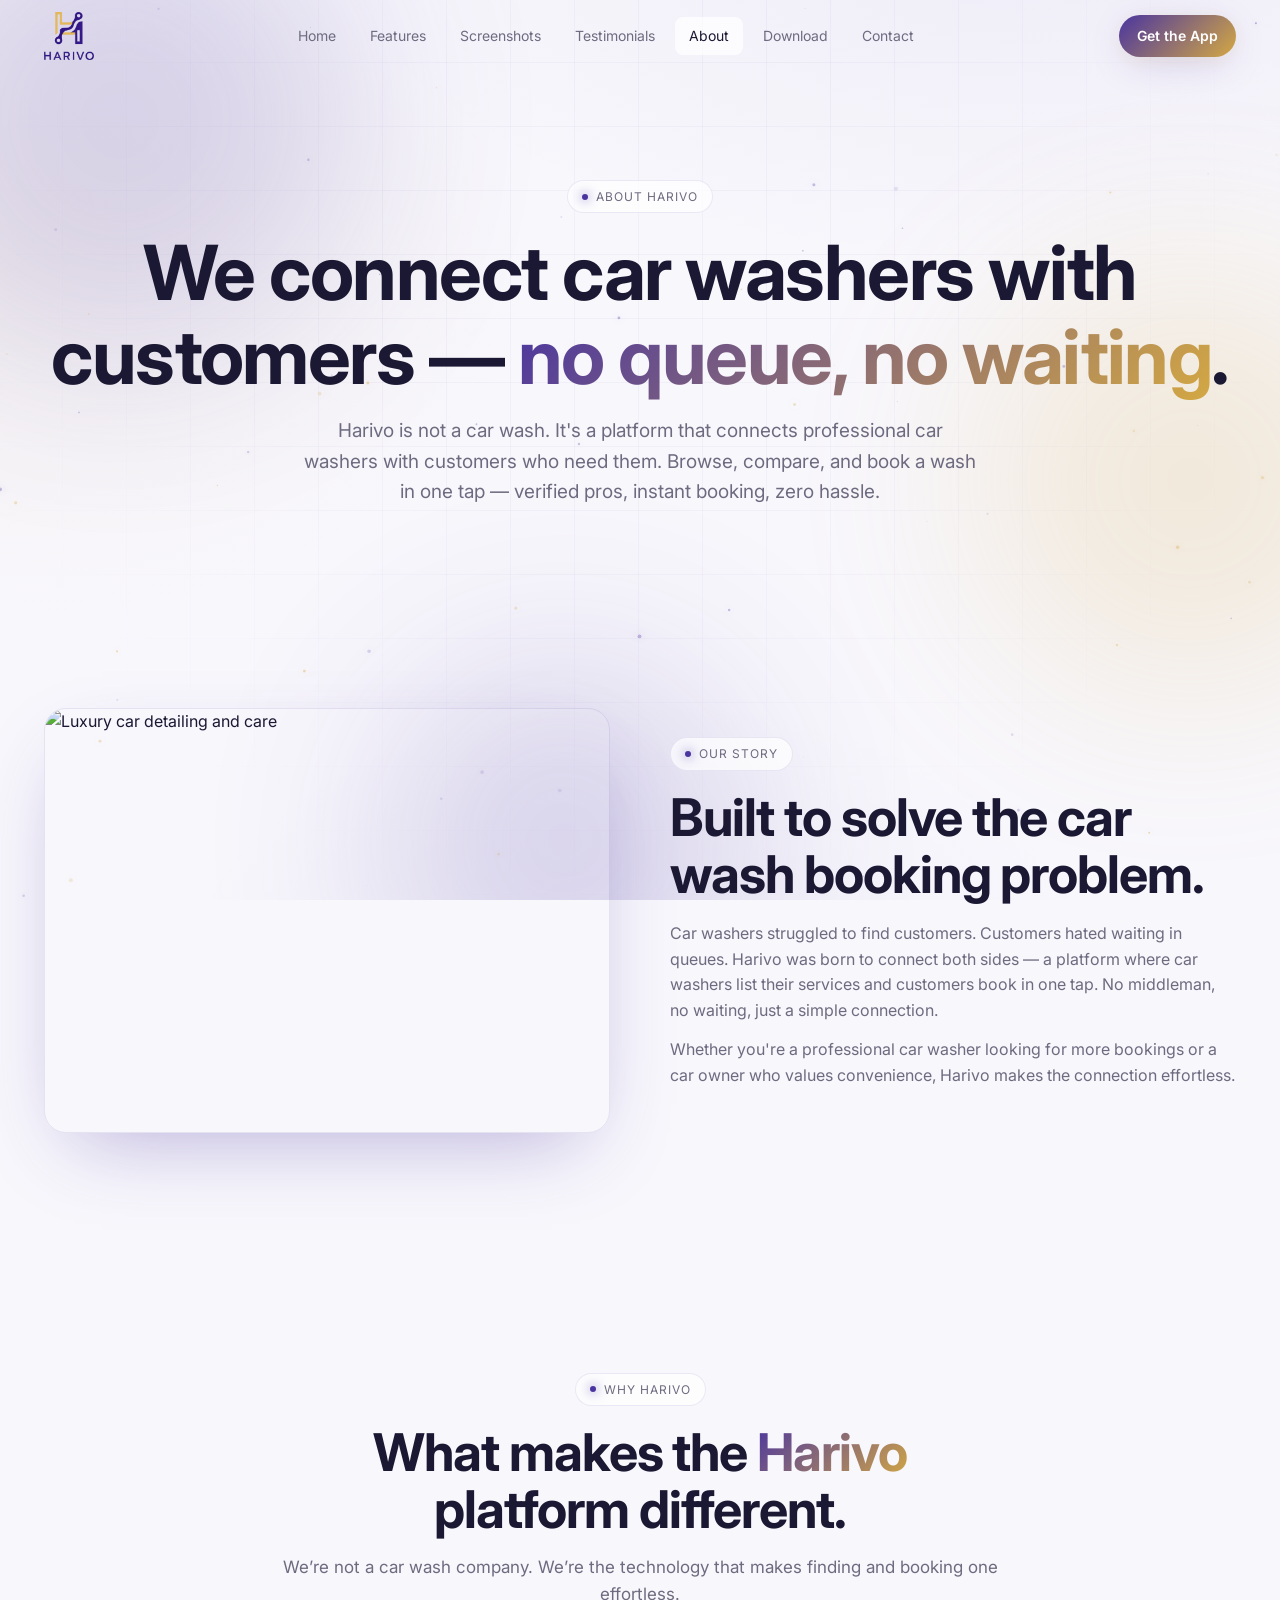
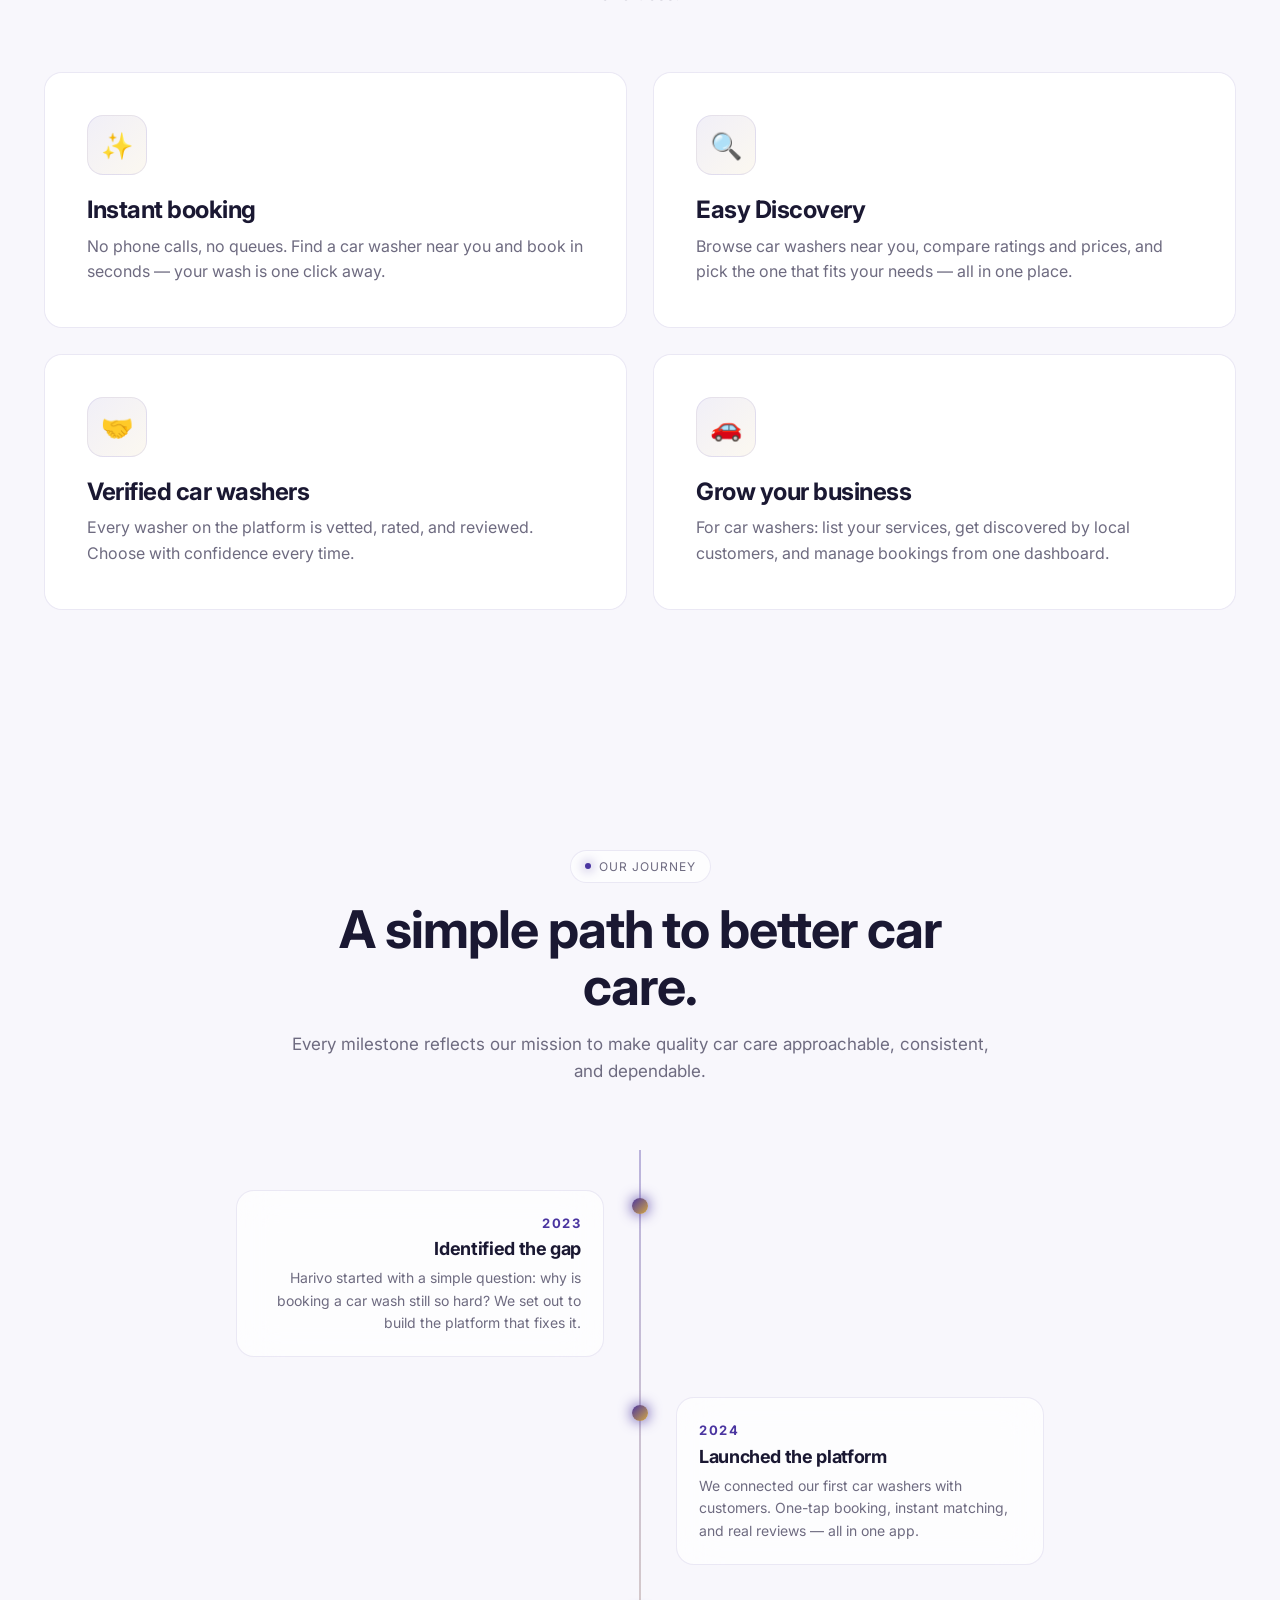
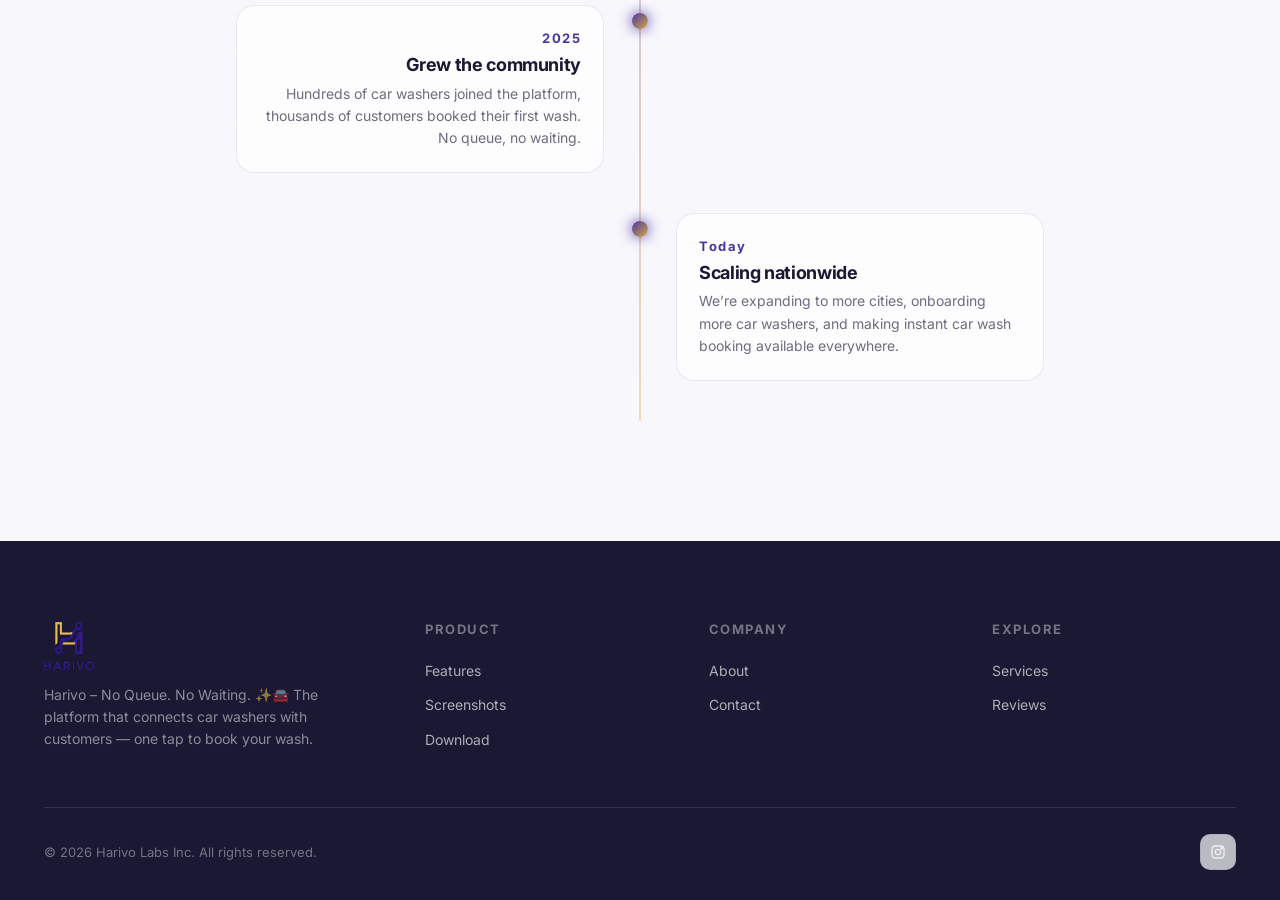
==== about.html @ 1f733387 "Initial Harivo website" ====
<!DOCTYPE html>
<html lang="en">
<head>
  <meta charset="UTF-8" />
  <meta name="viewport" content="width=device-width, initial-scale=1, viewport-fit=cover" />
  <meta name="theme-color" content="#F8F7FC" />
  <title>About Harivo | The Car Wash Booking Platform</title>
  <meta name="description" content="Learn about Harivo, the platform that connects car washers with customers. No queue, no waiting — just one tap to book your car wash." />
  <link rel="canonical" href="about.html" />
  <link rel="preconnect" href="https://fonts.googleapis.com" />
  <link rel="preconnect" href="https://fonts.gstatic.com" crossorigin />
  <link href="https://fonts.googleapis.com/css2?family=Inter:wght@400;500;600;700;800&family=Space+Grotesk:wght@500;600;700&display=swap" rel="stylesheet" />
  <link rel="stylesheet" href="style.css" />
</head>
<body>
  <div class="loader" id="loader" aria-hidden="true"><div class="loader-ring"></div></div>

  <div class="bg-fx" aria-hidden="true">
    <div class="bg-grid"></div>
    <div class="orb o1"></div>
    <div class="orb o2"></div>
    <div class="orb o3"></div>
  </div>
  <canvas id="particles" aria-hidden="true"></canvas>

  <header class="nav" id="nav">
    <div class="container nav-inner">
      <a href="index.html" class="brand" aria-label="Harivo home">
        <span class="brand-mark" aria-hidden="true"><img src="logo.jpg" alt="Harivo logo" /></span>
        <span class="brand-name">Harivo<span>.</span></span>
      </a>
      <nav class="nav-links" aria-label="Primary">
        <a href="index.html#home">Home</a>
        <a href="index.html#features">Features</a>
        <a href="index.html#screenshots">Screenshots</a>
        <a href="index.html#testimonials">Testimonials</a>
        <a href="about.html" class="active">About</a>
        <a href="index.html#download">Download</a>
        <a href="index.html#contact">Contact</a>
      </nav>
      <a href="index.html#download" class="nav-cta">Get the App</a>
      <button class="nav-toggle" aria-label="Open menu"><span></span><span></span><span></span></button>
    </div>
  </header>

  <main>
    <section class="about-hero">
      <div class="container">
        <div class="reveal zoom">
          <span class="eyebrow">About Harivo</span>
          <h1>We connect car washers with customers — <span class="grad-text">no queue, no waiting</span>.</h1>
          <p>Harivo is not a car wash. It's a platform that connects professional car washers with customers who need them. Browse, compare, and book a wash in one tap — verified pros, instant booking, zero hassle.</p>
        </div>
      </div>
    </section>

    <section>
      <div class="container story-grid">
        <div class="reveal left story-img">
          <img src="https://images.unsplash.com/photo-1503376780353-7e6692767b70?auto=format&fit=crop&w=900&q=80" alt="Luxury car detailing and care" />
        </div>
        <div class="reveal right story-text">
          <span class="eyebrow">Our story</span>
          <h2>Built to solve the car wash booking problem.</h2>
          <p>Car washers struggled to find customers. Customers hated waiting in queues. Harivo was born to connect both sides — a platform where car washers list their services and customers book in one tap. No middleman, no waiting, just a simple connection.</p>
          <p>Whether you're a professional car washer looking for more bookings or a car owner who values convenience, Harivo makes the connection effortless.</p>
        </div>
      </div>
    </section>

    <section>
      <div class="container">
        <div class="section-head reveal">
          <span class="eyebrow">Why Harivo</span>
          <h2>What makes the <span class="grad-text">Harivo</span> platform different.</h2>
          <p>We’re not a car wash company. We’re the technology that makes finding and booking one effortless.</p>
        </div>
        <div class="mv-grid">
          <article class="mv-card reveal">
            <div class="feature-ico">✨</div>
            <h3>Instant booking</h3>
            <p>No phone calls, no queues. Find a car washer near you and book in seconds — your wash is one click away.</p>
          </article>
          <article class="mv-card reveal">
            <div class="feature-ico">🔍</div>
            <h3>Easy Discovery</h3>
            <p>Browse car washers near you, compare ratings and prices, and pick the one that fits your needs — all in one place.</p>
          </article>
          <article class="mv-card reveal">
            <div class="feature-ico">🤝</div>
            <h3>Verified car washers</h3>
            <p>Every washer on the platform is vetted, rated, and reviewed. Choose with confidence every time.</p>
          </article>
          <article class="mv-card reveal">
            <div class="feature-ico">🚗</div>
            <h3>Grow your business</h3>
            <p>For car washers: list your services, get discovered by local customers, and manage bookings from one dashboard.</p>
          </article>
        </div>
      </div>
    </section>

    <section>
      <div class="container">
        <div class="section-head reveal">
          <span class="eyebrow">Our journey</span>
          <h2>A simple path to better car care.</h2>
          <p>Every milestone reflects our mission to make quality car care approachable, consistent, and dependable.</p>
        </div>
        <div class="timeline">
          <article class="tl-item reveal">
            <div class="tl-card">
              <div class="tl-year">2023</div>
              <h4>Identified the gap</h4>
              <p>Harivo started with a simple question: why is booking a car wash still so hard? We set out to build the platform that fixes it.</p>
            </div>
          </article>
          <article class="tl-item reveal">
            <div class="tl-card">
              <div class="tl-year">2024</div>
              <h4>Launched the platform</h4>
              <p>We connected our first car washers with customers. One-tap booking, instant matching, and real reviews — all in one app.</p>
            </div>
          </article>
          <article class="tl-item reveal">
            <div class="tl-card">
              <div class="tl-year">2025</div>
              <h4>Grew the community</h4>
              <p>Hundreds of car washers joined the platform, thousands of customers booked their first wash. No queue, no waiting.</p>
            </div>
          </article>
          <article class="tl-item reveal">
            <div class="tl-card">
              <div class="tl-year">Today</div>
              <h4>Scaling nationwide</h4>
              <p>We’re expanding to more cities, onboarding more car washers, and making instant car wash booking available everywhere.</p>
            </div>
          </article>
        </div>
      </div>
    </section>
  </main>

  <footer>
    <div class="container">
      <div class="foot-grid">
        <div class="foot-brand">
          <a class="brand" href="index.html"><span class="brand-mark"><img src="logo.jpg" alt="Harivo logo" /></span><span class="brand-name">Harivo<span>.</span></span></a>
          <p>Harivo – No Queue. No Waiting. ✨🚘 The platform that connects car washers with customers — one tap to book your wash.</p>
        </div>
        <div class="foot-col">
          <h4>Product</h4>
          <a href="index.html#features">Features</a>
          <a href="index.html#screenshots">Screenshots</a>
          <a href="index.html#download">Download</a>
        </div>
        <div class="foot-col">
          <h4>Company</h4>
          <a href="about.html">About</a>
          <a href="index.html#contact">Contact</a>
        </div>
        <div class="foot-col">
          <h4>Explore</h4>
          <a href="index.html#features">Services</a>
          <a href="index.html#testimonials">Reviews</a>
        </div>
      </div>
      <div class="foot-bottom">
        <div>© <span id="year"></span> Harivo Labs Inc. All rights reserved.</div>
        <div class="socials">
          <a href="https://www.instagram.com/harivowash?igsh=MWpkbDQxejhueW5zcQ==" aria-label="Instagram" target="_blank" rel="noopener noreferrer"><svg width="16" height="16" viewBox="0 0 24 24" fill="none" stroke="currentColor" stroke-width="2"><rect x="3" y="3" width="18" height="18" rx="5"/><circle cx="12" cy="12" r="4"/><circle cx="17.5" cy="6.5" r="1" fill="currentColor"/></svg></a>
        </div>
      </div>
    </div>
  </footer>

  <script src="script.js" defer></script>
</body>
</html>
---- style.css ----
/* =========================================================
   NOVA — Premium Mobile App Landing
   Light theme with Deep Indigo + Golden Amber accents
   Matching logo colors: Purple (#4A35A0) + Gold (#D4A843)
   ========================================================= */

:root {
  --bg: #F8F7FC;
  --bg-2: #FFFFFF;
  --primary: #4A35A0;
  --secondary: #D4A843;
  --accent: #4A35A0;
  --text: #1A1832;
  --muted: #6E6B80;
  --border: rgba(74, 53, 160, 0.1);
  --glass: rgba(255, 255, 255, 0.7);
  --glass-strong: rgba(255, 255, 255, 0.85);
  --grad-primary: linear-gradient(135deg, #4A35A0 0%, #D4A843 100%);
  --grad-soft: linear-gradient(135deg, rgba(74, 53, 160, 0.08), rgba(212, 168, 67, 0.08));
  --shadow-glow: 0 10px 40px -10px rgba(74, 53, 160, 0.25), 0 4px 20px -4px rgba(212, 168, 67, 0.15);
  --shadow-card: 0 4px 24px -6px rgba(74, 53, 160, 0.1), 0 1px 4px rgba(0, 0, 0, 0.04);
  --radius: 18px;
  --radius-sm: 12px;
  --ease: cubic-bezier(0.22, 1, 0.36, 1);
  --container: 1240px;
}

* {
  box-sizing: border-box;
  margin: 0;
  padding: 0;
}

html {
  scroll-behavior: smooth;
  -webkit-text-size-adjust: 100%;
}

body {
  font-family: 'Inter', -apple-system, BlinkMacSystemFont, 'Segoe UI', Roboto, sans-serif;
  background: var(--bg);
  color: var(--text);
  line-height: 1.6;
  overflow-x: hidden;
  -webkit-font-smoothing: antialiased;
  text-rendering: optimizeLegibility;
}

img {
  max-width: 100%;
  display: block;
}

a {
  color: inherit;
  text-decoration: none;
}

button {
  font-family: inherit;
  cursor: pointer;
  border: none;
  background: none;
  color: inherit;
}

/* ---------- Background canvas (grid + orbs) ---------- */
.bg-fx {
  position: fixed;
  inset: 0;
  z-index: -1;
  pointer-events: none;
  overflow: hidden;
  background:
    radial-gradient(1200px 600px at 80% -10%, rgba(74, 53, 160, 0.06), transparent 60%),
    radial-gradient(900px 600px at 0% 30%, rgba(212, 168, 67, 0.06), transparent 60%),
    radial-gradient(800px 500px at 50% 110%, rgba(74, 53, 160, 0.04), transparent 60%),
    var(--bg);
}

.bg-grid {
  position: absolute;
  inset: -2px;
  background-image:
    linear-gradient(rgba(74, 53, 160, 0.04) 1px, transparent 1px),
    linear-gradient(90deg, rgba(74, 53, 160, 0.04) 1px, transparent 1px);
  background-size: 64px 64px;
  mask-image: radial-gradient(ellipse at 50% 30%, #000 30%, transparent 75%);
  animation: gridShift 30s linear infinite;
}

@keyframes gridShift {
  from {
    background-position: 0 0, 0 0;
  }

  to {
    background-position: 64px 64px, 64px 64px;
  }
}

.orb {
  position: absolute;
  border-radius: 50%;
  filter: blur(100px);
  opacity: .18;
  animation: float 14s ease-in-out infinite;
}

.orb.o1 {
  width: 480px;
  height: 480px;
  background: #4A35A0;
  top: -120px;
  left: -120px;
}

.orb.o2 {
  width: 420px;
  height: 420px;
  background: #D4A843;
  top: 30%;
  right: -120px;
  animation-delay: -4s;
}

.orb.o3 {
  width: 360px;
  height: 360px;
  background: #4A35A0;
  bottom: -120px;
  left: 30%;
  animation-delay: -8s;
}

@keyframes float {

  0%,
  100% {
    transform: translate(0, 0) scale(1);
  }

  50% {
    transform: translate(40px, -30px) scale(1.08);
  }
}

/* particles */
#particles {
  position: fixed;
  inset: 0;
  z-index: -1;
  pointer-events: none;
}

/* ---------- Loader ---------- */
.loader {
  position: fixed;
  inset: 0;
  z-index: 9999;
  background: var(--bg);
  display: grid;
  place-items: center;
  transition: opacity .6s var(--ease), visibility .6s;
}

.loader.hide {
  opacity: 0;
  visibility: hidden;
}

.loader-ring {
  width: 56px;
  height: 56px;
  border-radius: 50%;
  border: 2px solid rgba(74, 53, 160, 0.12);
  border-top-color: var(--primary);
  border-right-color: var(--secondary);
  animation: spin 1s linear infinite;
}

@keyframes spin {
  to {
    transform: rotate(360deg);
  }
}

/* ---------- Container ---------- */
.container {
  width: 100%;
  max-width: var(--container);
  margin: 0 auto;
  padding: 0 24px;
}

/* ---------- Navbar ---------- */
.nav {
  position: fixed;
  top: 0;
  left: 0;
  right: 0;
  z-index: 100;
  transition: background .3s var(--ease), backdrop-filter .3s var(--ease), border-color .3s, box-shadow .3s;
  border-bottom: 1px solid transparent;
}

.nav.scrolled {
  background: rgba(255, 255, 255, 0.82);
  backdrop-filter: blur(18px) saturate(140%);
  -webkit-backdrop-filter: blur(18px) saturate(140%);
  border-bottom-color: var(--border);
  box-shadow: 0 2px 20px rgba(74, 53, 160, 0.06);
}

.nav-inner {
  display: flex;
  align-items: center;
  justify-content: space-between;
  height: 72px;
}

.brand {
  display: flex;
  align-items: center;
  gap: 0;
  font-weight: 700;
  letter-spacing: .3px;
}

.brand-mark {
  height: 48px;
  width: auto;
  border-radius: 0;
  background: transparent;
  position: relative;
  overflow: visible;
  flex-shrink: 0;
}

.brand-mark img {
  height: 100%;
  width: auto;
  object-fit: contain;
  display: block;
}

.brand-name {
  display: none;
}




.nav-links {
  display: flex;
  gap: 6px;
  align-items: center;
}

.nav-links a {
  position: relative;
  padding: 8px 14px;
  font-size: 14px;
  color: var(--muted);
  border-radius: 8px;
  transition: color .25s, background .25s;
}

.nav-links a:hover,
.nav-links a.active {
  color: var(--text);
  background: var(--glass);
}

.nav-cta {
  padding: 10px 18px;
  border-radius: 999px;
  background: var(--grad-primary);
  color: #FFFFFF;
  font-weight: 600;
  font-size: 14px;
  box-shadow: var(--shadow-glow);
  transition: transform .25s var(--ease);
}

.nav-cta:hover {
  transform: translateY(-2px);
}

.nav-toggle {
  display: none;
  width: 40px;
  height: 40px;
  border-radius: 10px;
  background: var(--glass);
  border: 1px solid var(--border);
}

.nav-toggle span {
  display: block;
  width: 18px;
  height: 2px;
  background: var(--text);
  margin: 4px auto;
  transition: .3s;
}

/* ---------- Buttons ---------- */
.btn {
  display: inline-flex;
  align-items: center;
  gap: 10px;
  padding: 14px 22px;
  border-radius: 999px;
  font-weight: 600;
  font-size: 15px;
  transition: transform .25s var(--ease), box-shadow .25s, background .25s;
  position: relative;
  overflow: hidden;
}

.btn-primary {
  background: var(--grad-primary);
  color: #FFFFFF;
  box-shadow: var(--shadow-glow);
}

.btn-primary:hover {
  transform: translateY(-3px);
  box-shadow: 0 16px 50px -10px rgba(74, 53, 160, .55);
}

.btn-ghost {
  background: var(--glass);
  border: 1px solid var(--border);
  color: var(--text);
}

.btn-ghost:hover {
  background: var(--glass-strong);
  transform: translateY(-2px);
}

.store-row {
  display: flex;
  gap: 14px;
  flex-wrap: wrap;
}

.store-btn {
  display: inline-flex;
  align-items: center;
  gap: 12px;
  padding: 12px 20px;
  border-radius: 14px;
  background: #FFFFFF;
  border: 1px solid var(--border);
  transition: transform .25s var(--ease), border-color .25s, box-shadow .25s;
  min-width: 180px;
}

.store-btn:hover {
  transform: translateY(-3px);
  border-color: rgba(74, 53, 160, .35);
  box-shadow: var(--shadow-glow);
}

.store-btn svg {
  width: 28px;
  height: 28px;
  flex-shrink: 0;
}

.store-btn .s-top {
  font-size: 11px;
  color: var(--muted);
  text-transform: uppercase;
  letter-spacing: .8px;
}

.store-btn .s-bot {
  font-size: 16px;
  font-weight: 700;
}

/* ---------- Sections ---------- */
section {
  padding: 120px 0;
  position: relative;
}

.section-head {
  text-align: center;
  max-width: 720px;
  margin: 0 auto 64px;
}

.eyebrow {
  display: inline-flex;
  align-items: center;
  gap: 8px;
  padding: 6px 14px;
  border-radius: 999px;
  background: var(--glass);
  border: 1px solid var(--border);
  font-size: 12px;
  color: var(--muted);
  letter-spacing: 1px;
  text-transform: uppercase;
  margin-bottom: 18px;
}

.eyebrow::before {
  content: "";
  width: 6px;
  height: 6px;
  border-radius: 50%;
  background: var(--primary);
  box-shadow: 0 0 12px var(--primary);
}

h1,
h2,
h3,
h4 {
  font-weight: 700;
  letter-spacing: -0.02em;
  line-height: 1.1;
}

h2 {
  font-size: clamp(32px, 4.5vw, 52px);
  margin-bottom: 16px;
}

.section-head p {
  color: var(--muted);
  font-size: 17px;
}

.grad-text {
  background: var(--grad-primary);
  -webkit-background-clip: text;
  background-clip: text;
  color: transparent;
}

/* ---------- Hero ---------- */
.hero {
  padding: 160px 0 100px;
  min-height: 100vh;
  display: flex;
  align-items: center;
}

.hero-grid {
  display: grid;
  grid-template-columns: 1.1fr 1fr;
  gap: 60px;
  align-items: center;
}

.hero h1 {
  font-size: clamp(40px, 6vw, 76px);
  margin-bottom: 24px;
}

.hero p.lead {
  color: var(--muted);
  font-size: 19px;
  max-width: 540px;
  margin-bottom: 36px;
}

.hero-actions {
  display: flex;
  gap: 14px;
  flex-wrap: wrap;
  margin-bottom: 28px;
}

.hero-meta {
  color: var(--muted);
  font-size: 14px;
  display: flex;
  align-items: center;
  gap: 12px;
}

.hero-meta .dot {
  width: 6px;
  height: 6px;
  border-radius: 50%;
  background: var(--primary);
  box-shadow: 0 0 10px var(--primary);
}

/* hero visual */
.hero-visual {
  position: relative;
  display: grid;
  place-items: center;
  min-height: 580px;
}

.hero-image-card {
  width: min(100%, 420px);
  border-radius: 28px;
  overflow: hidden;
  background: linear-gradient(180deg, rgba(255, 255, 255, 0.06), rgba(255, 255, 255, 0.03));
  border: 1px solid var(--border);
  box-shadow: 0 30px 80px -24px rgba(74, 53, 160, .35);
  padding: 10px;
}

.hero-image-card img {
  width: 100%;
  border-radius: 20px;
  object-fit: contain;
  box-shadow: inset 0 0 0 1px rgba(255, 255, 255, 0.06);
}

.hero-badge {
  position: absolute;
  z-index: 2;
  display: inline-flex;
  align-items: center;
  gap: 8px;
  padding: 10px 12px;
  border-radius: 999px;
  font-size: 12px;
  font-weight: 700;
  color: #FFFFFF;
  background: var(--grad-primary);
  box-shadow: var(--shadow-glow);
}

.hero-badge::before {
  content: "•";
  font-size: 14px;
}

.hero-badge-top {
  top: 6%;
  left: -8px;
}

.hero-badge-bottom {
  bottom: 8%;
  right: -8px;
}

/* phone mockup */
.phone-wrap {
  position: relative;
  display: grid;
  place-items: center;
  min-height: 580px;
}

.phone {
  width: 300px;
  height: 600px;
  border-radius: 46px;
  background: linear-gradient(180deg, #FFFFFF 0%, #F8F7FC 100%);
  border: 1px solid var(--border);
  box-shadow: 0 30px 80px -20px rgba(74, 53, 160, .35), 0 20px 60px -10px rgba(212, 168, 67, .25), inset 0 0 0 1px rgba(255, 255, 255, .04);
  padding: 14px;
  position: relative;
  animation: phoneFloat 6s ease-in-out infinite;
}

@keyframes phoneFloat {

  0%,
  100% {
    transform: translateY(0) rotate(-2deg);
  }

  50% {
    transform: translateY(-18px) rotate(-2deg);
  }
}

.phone::before {
  content: "";
  position: absolute;
  top: 18px;
  left: 50%;
  transform: translateX(-50%);
  width: 110px;
  height: 26px;
  background: #F8F7FC;
  border-radius: 999px;
  z-index: 3;
}

.phone-screen {
  width: 100%;
  height: 100%;
  border-radius: 34px;
  overflow: hidden;
  background: linear-gradient(180deg, #FFFFFF 0%, #F0EFF6 100%);
  position: relative;
}

.phone-screen .scr-top {
  padding: 44px 20px 18px;
}

.phone-screen .scr-greet {
  font-size: 12px;
  color: var(--muted);
}

.phone-screen .scr-name {
  font-size: 20px;
  font-weight: 700;
}

.phone-card {
  margin: 12px 16px;
  padding: 16px;
  background: rgba(255, 255, 255, .05);
  backdrop-filter: blur(10px);
  border: 1px solid rgba(255, 255, 255, .08);
  border-radius: 16px;
}

.phone-card.hero-card {
  background: var(--grad-primary);
  border: none;
  color: #FFFFFF;
}

.phone-card.hero-card .pc-label {
  font-size: 11px;
  opacity: .8;
}

.phone-card.hero-card .pc-val {
  font-size: 24px;
  font-weight: 800;
}

.phone-card.hero-card .pc-sub {
  font-size: 11px;
  opacity: .85;
}

.phone-list {
  padding: 0 16px;
  display: grid;
  gap: 10px;
}

.phone-row {
  display: flex;
  align-items: center;
  gap: 12px;
  padding: 10px 12px;
  background: rgba(255, 255, 255, .04);
  border: 1px solid rgba(255, 255, 255, .06);
  border-radius: 12px;
}

.phone-row .pr-ico {
  width: 32px;
  height: 32px;
  border-radius: 9px;
  background: var(--grad-soft);
  display: grid;
  place-items: center;
  font-size: 14px;
}

.phone-row .pr-t {
  font-size: 13px;
  font-weight: 600;
}

.phone-row .pr-s {
  font-size: 11px;
  color: var(--muted);
}

.phone-row .pr-v {
  margin-left: auto;
  font-size: 12px;
  color: var(--primary);
  font-weight: 600;
}

/* floating ui chips around phone */
.float-chip {
  position: absolute;
  padding: 12px 16px;
  border-radius: 14px;
  background: rgba(255, 255, 255, .06);
  backdrop-filter: blur(14px);
  border: 1px solid var(--border);
  font-size: 13px;
  display: flex;
  gap: 10px;
  align-items: center;
  box-shadow: 0 10px 30px -10px rgba(0, 0, 0, .5);
  animation: chipFloat 5s ease-in-out infinite;
}

.float-chip .ic {
  width: 32px;
  height: 32px;
  border-radius: 9px;
  background: var(--grad-primary);
  display: grid;
  place-items: center;
  font-weight: 800;
  color: #FFFFFF;
}

.float-chip.c1 {
  top: 8%;
  left: -10px;
}

.float-chip.c2 {
  top: 40%;
  right: -20px;
  animation-delay: -2s;
}

.float-chip.c3 {
  bottom: 8%;
  left: 0;
  animation-delay: -3.5s;
}

@keyframes chipFloat {

  0%,
  100% {
    transform: translateY(0);
  }

  50% {
    transform: translateY(-14px);
  }
}

/* ---------- Features ---------- */
.features-grid {
  display: grid;
  grid-template-columns: repeat(3, 1fr);
  gap: 28px;
}

.feature-card {
  position: relative;
  padding: 36px;
  background: var(--glass);
  border: 1px solid var(--border);
  border-radius: var(--radius);
  backdrop-filter: blur(20px);
  transition: transform .5s var(--ease), border-color .4s, background .4s, box-shadow .5s;
  overflow: hidden;
  transform-style: preserve-3d;
  perspective: 1000px;
}

/* Animated gradient border on hover */
.feature-card::before {
  content: "";
  position: absolute;
  inset: -2px;
  border-radius: var(--radius);
  background: conic-gradient(from var(--card-angle, 0deg), var(--primary), var(--secondary), var(--primary));
  opacity: 0;
  transition: opacity .5s;
  z-index: -2;
  animation: rotateGradient 4s linear infinite;
}

/* Inner glow layer */
.feature-card::after {
  content: "";
  position: absolute;
  inset: 0;
  border-radius: var(--radius);
  background: #FFFFFF;
  z-index: -1;
}

/* Shine sweep effect */
.feature-card .card-shine {
  position: absolute;
  top: 0;
  left: -100%;
  width: 60%;
  height: 100%;
  background: linear-gradient(90deg, transparent, rgba(74, 53, 160, 0.04), transparent);
  transform: skewX(-20deg);
  pointer-events: none;
  z-index: 1;
  transition: none;
}

.feature-card:hover .card-shine {
  animation: shineSweep .8s ease forwards;
}

.feature-card:hover {
  transform: translateY(-10px) scale(1.02);
  border-color: rgba(74, 53, 160, .45);
  background: var(--glass-strong);
  box-shadow: 0 20px 60px -15px rgba(74, 53, 160, .35), 0 0 30px -10px rgba(74, 53, 160, .2);
}

.feature-card:hover::before {
  opacity: .6;
}

.feature-ico {
  width: 60px;
  height: 60px;
  border-radius: 16px;
  background: var(--grad-soft);
  border: 1px solid var(--border);
  display: grid;
  place-items: center;
  margin-bottom: 22px;
  font-size: 26px;
  color: var(--primary);
  transition: transform .4s var(--ease), box-shadow .4s;
  position: relative;
}

.feature-card:hover .feature-ico {
  transform: translateY(-4px) scale(1.1);
  box-shadow: 0 8px 25px -6px rgba(74, 53, 160, .4);
}

.feature-card h3 {
  font-size: 20px;
  margin-bottom: 10px;
  position: relative;
  z-index: 2;
}

.feature-card p {
  color: var(--muted);
  font-size: 15px;
  position: relative;
  z-index: 2;
}

/* Stagger reveal for cards */
.feature-card:nth-child(1) {
  transition-delay: 0s;
}

.feature-card:nth-child(2) {
  transition-delay: .08s;
}

.feature-card:nth-child(3) {
  transition-delay: .16s;
}

.feature-card:nth-child(4) {
  transition-delay: .24s;
}

.feature-card:nth-child(5) {
  transition-delay: .32s;
}

.feature-card:nth-child(6) {
  transition-delay: .4s;
}

@keyframes rotateGradient {
  to {
    --card-angle: 360deg;
  }
}

@property --card-angle {
  syntax: '<angle>';
  initial-value: 0deg;
  inherits: false;
}

@keyframes shineSweep {
  to {
    left: 150%;
  }
}

/* ---------- Showcase ---------- */
.showcase-grid {
  display: grid;
  grid-template-columns: 1fr 1.1fr;
  gap: 80px;
  align-items: center;
}

.showcase-list {
  display: grid;
  gap: 20px;
}

.showcase-item {
  padding: 26px;
  border-radius: var(--radius);
  background: var(--glass);
  border: 1px solid var(--border);
  display: flex;
  gap: 18px;
  align-items: flex-start;
  transition: transform .45s var(--ease), border-color .35s, box-shadow .45s, background .35s;
  position: relative;
  overflow: hidden;
}

.showcase-item::after {
  content: "";
  position: absolute;
  top: 0;
  left: 0;
  width: 3px;
  height: 0;
  background: var(--grad-primary);
  border-radius: 0 2px 2px 0;
  transition: height .45s var(--ease);
}

.showcase-item:hover::after {
  height: 100%;
}

.showcase-item:hover {
  transform: translateX(8px) scale(1.01);
  border-color: rgba(74, 53, 160, .35);
  background: var(--glass-strong);
  box-shadow: 0 12px 40px -12px rgba(74, 53, 160, .25);
}

.showcase-item .si-num {
  width: 46px;
  height: 46px;
  border-radius: 14px;
  flex-shrink: 0;
  background: var(--grad-primary);
  color: #FFFFFF;
  font-weight: 800;
  display: grid;
  place-items: center;
  transition: transform .4s var(--ease), box-shadow .4s;
}

.showcase-item:hover .si-num {
  transform: scale(1.12) rotate(-5deg);
  box-shadow: 0 6px 20px -4px rgba(74, 53, 160, .5);
}

.showcase-item h4 {
  font-size: 17px;
  margin-bottom: 6px;
}

.showcase-item p {
  color: var(--muted);
  font-size: 14px;
}

.showcase-item:nth-child(1) {
  transition-delay: .05s;
}

.showcase-item:nth-child(2) {
  transition-delay: .12s;
}

.showcase-item:nth-child(3) {
  transition-delay: .2s;
}

/* ---------- Screenshots grid ---------- */
.shots-grid {
  display: grid;
  grid-template-columns: repeat(3, 1fr);
  gap: 32px;
  max-width: 1100px;
  margin: 0 auto;
  perspective: 1200px;
}

.shot-card {
  border-radius: 24px;
  overflow: hidden;
  background: linear-gradient(180deg, rgba(255, 255, 255, 0.05), rgba(255, 255, 255, 0.02));
  border: 1px solid var(--border);
  box-shadow: 0 20px 60px -20px rgba(74, 53, 160, .25);
  transition: transform .6s var(--ease), border-color .5s, box-shadow .6s;
  padding: 8px;
  position: relative;
  transform-style: preserve-3d;
}

/* Floating glow behind card */
.shot-card::before {
  content: "";
  position: absolute;
  inset: 20%;
  z-index: -1;
  background: radial-gradient(circle, rgba(74, 53, 160, .3), transparent 70%);
  border-radius: 50%;
  filter: blur(40px);
  opacity: 0;
  transition: opacity .6s var(--ease);
}

.shot-card:hover::before {
  opacity: 1;
}

.shot-card:hover {
  transform: translateY(-14px) rotateX(4deg);
  border-color: rgba(74, 53, 160, .45);
  box-shadow: 0 40px 80px -20px rgba(74, 53, 160, .45), 0 0 40px -10px rgba(74, 53, 160, .15);
}

.shot-card img {
  width: 100%;
  height: auto;
  display: block;
  border-radius: 18px;
  object-fit: contain;
  transition: transform .5s var(--ease);
}

.shot-card:hover img {
  transform: scale(1.04);
}

/* Stagger */
.shot-card:nth-child(1) {
  transition-delay: .05s;
}

.shot-card:nth-child(2) {
  transition-delay: .12s;
}

.shot-card:nth-child(3) {
  transition-delay: .2s;
}

/* ---------- Stats ---------- */
.stats-grid {
  display: grid;
  grid-template-columns: repeat(4, 1fr);
  gap: 24px;
}

.stat-card {
  padding: 40px 28px;
  border-radius: var(--radius);
  text-align: center;
  background: var(--glass);
  border: 1px solid var(--border);
  backdrop-filter: blur(20px);
  transition: transform .45s var(--ease), border-color .4s, box-shadow .45s;
  position: relative;
  overflow: hidden;
}

/* Top accent line */
.stat-card::before {
  content: "";
  position: absolute;
  top: 0;
  left: 20%;
  right: 20%;
  height: 2px;
  background: var(--grad-primary);
  border-radius: 0 0 4px 4px;
  transform: scaleX(0);
  transition: transform .5s var(--ease);
}

.stat-card:hover::before {
  transform: scaleX(1);
}

/* Background pulse */
.stat-card::after {
  content: "";
  position: absolute;
  bottom: -30px;
  left: 50%;
  transform: translateX(-50%);
  width: 120px;
  height: 120px;
  border-radius: 50%;
  background: radial-gradient(circle, rgba(74, 53, 160, .15), transparent 70%);
  opacity: 0;
  transition: opacity .5s;
}

.stat-card:hover::after {
  opacity: 1;
}

.stat-card:hover {
  transform: translateY(-10px) scale(1.03);
  border-color: rgba(74, 53, 160, .4);
  box-shadow: 0 20px 50px -15px rgba(74, 53, 160, .3);
}

.stat-num {
  font-size: 56px;
  font-weight: 800;
  background: var(--grad-primary);
  -webkit-background-clip: text;
  background-clip: text;
  color: transparent;
  line-height: 1;
  margin-bottom: 12px;
  position: relative;
  z-index: 1;
  transition: transform .4s var(--ease);
}

.stat-card:hover .stat-num {
  transform: scale(1.08);
}

.stat-label {
  color: var(--muted);
  font-size: 14px;
  text-transform: uppercase;
  letter-spacing: 1.2px;
  position: relative;
  z-index: 1;
}

/* Stagger */
.stat-card:nth-child(1) {
  transition-delay: 0s;
}

.stat-card:nth-child(2) {
  transition-delay: .07s;
}

.stat-card:nth-child(3) {
  transition-delay: .14s;
}

.stat-card:nth-child(4) {
  transition-delay: .21s;
}

/* ---------- Testimonials ---------- */
.t-carousel {
  max-width: 900px;
  margin: 0 auto;
  position: relative;
  overflow: hidden;
}

.t-track {
  display: flex;
  transition: transform .7s var(--ease);
}

.t-slide {
  flex: 0 0 100%;
  padding: 0 12px;
}

.t-card {
  padding: 48px 44px;
  border-radius: var(--radius);
  background: var(--glass);
  border: 1px solid var(--border);
  backdrop-filter: blur(20px);
  text-align: center;
  position: relative;
  overflow: hidden;
  transition: border-color .4s, box-shadow .5s;
}

/* Decorative quote marks */
.t-card::before {
  content: '\201C';
  position: absolute;
  top: 12px;
  left: 24px;
  font-size: 120px;
  line-height: 1;
  font-family: Georgia, serif;
  background: var(--grad-primary);
  -webkit-background-clip: text;
  background-clip: text;
  color: transparent;
  opacity: .1;
  pointer-events: none;
}

/* Subtle corner glow */
.t-card::after {
  content: "";
  position: absolute;
  top: -60px;
  right: -60px;
  width: 200px;
  height: 200px;
  border-radius: 50%;
  background: radial-gradient(circle, rgba(74, 53, 160, .12), transparent 70%);
  pointer-events: none;
}

.t-card:hover {
  border-color: rgba(74, 53, 160, .3);
  box-shadow: 0 20px 60px -20px rgba(74, 53, 160, .25);
}

.t-quote {
  font-size: 20px;
  line-height: 1.7;
  margin-bottom: 28px;
  color: #2A2645;
  font-weight: 500;
  position: relative;
  z-index: 1;
}

.t-user {
  display: flex;
  gap: 14px;
  align-items: center;
  justify-content: center;
  position: relative;
  z-index: 1;
}

.t-user img {
  width: 56px;
  height: 56px;
  border-radius: 50%;
  object-fit: cover;
  border: 2px solid rgba(74, 53, 160, .4);
  transition: transform .4s var(--ease), box-shadow .4s;
}

.t-card:hover .t-user img {
  transform: scale(1.1);
  box-shadow: 0 0 20px rgba(74, 53, 160, .35);
}

.t-name {
  font-weight: 700;
  font-size: 15px;
}

.t-role {
  color: var(--muted);
  font-size: 13px;
}

.t-dots {
  display: flex;
  justify-content: center;
  gap: 10px;
  margin-top: 28px;
}

.t-dots button {
  width: 10px;
  height: 10px;
  border-radius: 50%;
  background: rgba(255, 255, 255, .15);
  transition: all .4s var(--ease);
  position: relative;
}

.t-dots button::after {
  content: "";
  position: absolute;
  inset: -3px;
  border-radius: inherit;
  border: 1px solid transparent;
  transition: border-color .3s;
}

.t-dots button.active {
  background: var(--primary);
  width: 32px;
  border-radius: 999px;
  box-shadow: 0 0 16px var(--primary), 0 0 4px var(--primary);
}

.t-dots button.active::after {
  border-color: rgba(74, 53, 160, .3);
}

/* ---------- Pricing ---------- */
.pricing-grid {
  display: grid;
  grid-template-columns: repeat(3, 1fr);
  gap: 22px;
}

.price-card {
  padding: 36px 30px;
  border-radius: var(--radius);
  background: var(--glass);
  border: 1px solid var(--border);
  backdrop-filter: blur(20px);
  position: relative;
  transition: transform .35s var(--ease), border-color .35s;
}

.price-card:hover {
  transform: translateY(-6px);
  border-color: rgba(74, 53, 160, .3);
}

.price-card.featured {
  background: linear-gradient(180deg, rgba(74, 53, 160, .08), rgba(212, 168, 67, .08));
  border-color: rgba(74, 53, 160, .35);
  box-shadow: 0 30px 80px -30px rgba(74, 53, 160, .5);
}

.price-card.featured::before {
  content: "MOST POPULAR";
  position: absolute;
  top: -12px;
  left: 50%;
  transform: translateX(-50%);
  padding: 4px 14px;
  font-size: 11px;
  font-weight: 700;
  letter-spacing: 1px;
  background: var(--grad-primary);
  color: #FFFFFF;
  border-radius: 999px;
}

.price-tier {
  font-size: 14px;
  color: var(--muted);
  text-transform: uppercase;
  letter-spacing: 1.5px;
  margin-bottom: 14px;
}

.price-amount {
  font-size: 48px;
  font-weight: 800;
  margin-bottom: 4px;
}

.price-amount span {
  font-size: 16px;
  color: var(--muted);
  font-weight: 500;
}

.price-desc {
  color: var(--muted);
  font-size: 14px;
  margin-bottom: 26px;
  padding-bottom: 26px;
  border-bottom: 1px solid var(--border);
}

.price-features {
  list-style: none;
  display: grid;
  gap: 12px;
  margin-bottom: 30px;
}

.price-features li {
  font-size: 14px;
  display: flex;
  gap: 10px;
  align-items: center;
  color: #3D3958;
}

.price-features li::before {
  content: "";
  width: 18px;
  height: 18px;
  border-radius: 50%;
  background: var(--grad-soft);
  border: 1px solid rgba(74, 53, 160, .3);
  background-image: url("data:image/svg+xml;utf8,<svg xmlns='http://www.w3.org/2000/svg' viewBox='0 0 24 24' fill='none' stroke='%234A35A0' stroke-width='3' stroke-linecap='round' stroke-linejoin='round'><polyline points='20 6 9 17 4 12'/></svg>");
  background-repeat: no-repeat;
  background-position: center;
  background-size: 12px;
  flex-shrink: 0;
}

.price-card .btn {
  width: 100%;
  justify-content: center;
}

/* ---------- Download CTA ---------- */
.download-wrap {
  position: relative;
  padding: 80px;
  border-radius: 28px;
  background:
    radial-gradient(600px 300px at 20% 20%, rgba(74, 53, 160, .25), transparent 60%),
    radial-gradient(600px 300px at 80% 80%, rgba(212, 168, 67, .25), transparent 60%),
    linear-gradient(135deg, #FFFFFF, #F0EFF6);
  border: 1px solid var(--border);
  overflow: hidden;
}

.download-grid {
  display: grid;
  grid-template-columns: 1.2fr 1fr;
  gap: 40px;
  align-items: center;
}

.download-grid h2 {
  font-size: clamp(30px, 4vw, 48px);
  margin-bottom: 16px;
}

.download-grid p {
  color: var(--muted);
  font-size: 17px;
  margin-bottom: 28px;
  max-width: 480px;
}

.download-phone {
  display: grid;
  place-items: center;
  position: relative;
  min-height: 320px;
}

.download-phone img {
  max-width: 360px;
  border-radius: 22px;
  box-shadow: 0 30px 80px -20px rgba(74, 53, 160, .45);
  animation: phoneFloat 6s ease-in-out infinite;
}

/* ---------- Contact ---------- */
.contact-grid {
  display: grid;
  grid-template-columns: 1fr 1.1fr;
  gap: 60px;
  align-items: start;
}

.contact-info h2 {
  margin-bottom: 18px;
}

.contact-info p {
  color: var(--muted);
  margin-bottom: 28px;
}

.contact-meta {
  display: grid;
  gap: 14px;
}

.contact-meta div {
  padding: 16px;
  border-radius: 12px;
  background: var(--glass);
  border: 1px solid var(--border);
  display: flex;
  gap: 12px;
  align-items: center;
}

.contact-meta .lbl {
  font-size: 12px;
  color: var(--muted);
  text-transform: uppercase;
  letter-spacing: 1px;
}

.contact-meta .val {
  font-size: 15px;
  font-weight: 600;
}

.form {
  padding: 36px;
  border-radius: var(--radius);
  background: var(--glass);
  border: 1px solid var(--border);
  backdrop-filter: blur(20px);
}

.form-row {
  margin-bottom: 18px;
  position: relative;
}

.form-row label {
  position: absolute;
  left: 16px;
  top: 16px;
  color: var(--muted);
  font-size: 14px;
  pointer-events: none;
  transition: all .25s var(--ease);
  background: var(--bg-2);
  padding: 0 6px;
}

.form-row input,
.form-row textarea {
  width: 100%;
  padding: 16px;
  font-size: 15px;
  color: var(--text);
  background: transparent;
  border: 1px solid var(--border);
  border-radius: 12px;
  font-family: inherit;
  transition: border-color .25s, box-shadow .25s;
  resize: vertical;
}

.form-row textarea {
  min-height: 130px;
}

.form-row input:focus,
.form-row textarea:focus {
  outline: none;
  border-color: var(--primary);
  box-shadow: 0 0 0 4px rgba(74, 53, 160, .12);
}

.form-row input:focus+label,
.form-row input:not(:placeholder-shown)+label,
.form-row textarea:focus+label,
.form-row textarea:not(:placeholder-shown)+label {
  top: -8px;
  font-size: 11px;
  color: var(--primary);
  text-transform: uppercase;
  letter-spacing: 1px;
}

.form .btn {
  width: 100%;
  justify-content: center;
}

.form-status {
  margin-top: 14px;
  font-size: 14px;
  color: var(--primary);
  text-align: center;
  min-height: 20px;
}

/* ---------- Footer ---------- */
footer {
  padding: 80px 0 30px;
  border-top: 1px solid var(--border);
  background: #1A1832;
  color: #FFFFFF;
}

footer .brand-name {
  display: none;
}

footer a {
  color: rgba(255, 255, 255, .75);
}

footer a:hover {
  color: #D4A843;
}

.foot-grid {
  display: grid;
  grid-template-columns: 1.4fr 1fr 1fr 1fr;
  gap: 40px;
  margin-bottom: 50px;
}

.foot-brand p {
  color: rgba(255, 255, 255, .5);
  margin-top: 14px;
  max-width: 320px;
  font-size: 14px;
}

.foot-col h4 {
  font-size: 13px;
  text-transform: uppercase;
  letter-spacing: 1.5px;
  color: rgba(255, 255, 255, .4);
  margin-bottom: 18px;
}

.foot-col a {
  display: block;
  padding: 6px 0;
  font-size: 14px;
  color: rgba(255, 255, 255, .65);
  transition: color .25s;
}

.foot-col a:hover {
  color: #D4A843;
}

.foot-bottom {
  display: flex;
  justify-content: space-between;
  align-items: center;
  padding-top: 26px;
  border-top: 1px solid rgba(255, 255, 255, .1);
  font-size: 13px;
  color: rgba(255, 255, 255, .4);
  flex-wrap: wrap;
  gap: 16px;
}

.socials {
  display: flex;
  gap: 10px;
}

.socials a {
  width: 36px;
  height: 36px;
  border-radius: 10px;
  display: grid;
  place-items: center;
  background: var(--glass);
  border: 1px solid var(--border);
  transition: all .25s;
}

.socials a:hover {
  background: var(--grad-primary);
  color: #FFFFFF;
  transform: translateY(-2px);
}

/* ---------- Reveal animations ---------- */
.reveal {
  opacity: 0;
  transform: translateY(30px);
  transition: opacity .8s var(--ease), transform .8s var(--ease);
}

.reveal.in {
  opacity: 1;
  transform: translateY(0);
}

.reveal.left {
  transform: translateX(-40px);
}

.reveal.right {
  transform: translateX(40px);
}

.reveal.zoom {
  transform: scale(.92);
}

.reveal.in.left,
.reveal.in.right {
  transform: translateX(0);
}

.reveal.in.zoom {
  transform: scale(1);
}

.tilt {
  transition: transform .25s var(--ease);
  transform-style: preserve-3d;
}

/* ---------- Advanced Card 3D Tilt System ---------- */
.card-3d {
  transform-style: preserve-3d;
  transition: transform .35s var(--ease);
}

.card-3d-inner {
  transform: translateZ(20px);
  transition: transform .35s var(--ease);
}

/* Floating particles inside cards */
.card-particle {
  position: absolute;
  width: 4px;
  height: 4px;
  border-radius: 50%;
  background: var(--primary);
  opacity: 0;
  pointer-events: none;
  animation: cardParticleFloat 3s ease-in-out infinite;
}

.feature-card:hover .card-particle,
.stat-card:hover .card-particle {
  opacity: .4;
}

.card-particle:nth-child(1) {
  top: 20%;
  left: 80%;
  animation-delay: 0s;
}

.card-particle:nth-child(2) {
  top: 60%;
  left: 90%;
  animation-delay: -.8s;
}

.card-particle:nth-child(3) {
  top: 80%;
  left: 15%;
  animation-delay: -1.6s;
}

@keyframes cardParticleFloat {

  0%,
  100% {
    transform: translateY(0) scale(1);
    opacity: 0;
  }

  50% {
    transform: translateY(-20px) scale(1.5);
    opacity: .5;
  }
}

/* Magnetic hover effect class */
.magnetic-hover {
  transition: transform .3s var(--ease);
}

/* ---------- About page ---------- */
.about-hero {
  padding: 180px 0 80px;
  text-align: center;
}

.about-hero h1 {
  font-size: clamp(40px, 6vw, 76px);
  margin-bottom: 18px;
}

.about-hero p {
  color: var(--muted);
  font-size: 19px;
  max-width: 680px;
  margin: 0 auto;
}

.story-grid {
  display: grid;
  grid-template-columns: 1fr 1fr;
  gap: 60px;
  align-items: center;
}

.story-img {
  border-radius: 22px;
  overflow: hidden;
  border: 1px solid var(--border);
  box-shadow: 0 30px 80px -30px rgba(74, 53, 160, .4);
}

.story-img img {
  aspect-ratio: 4/3;
  object-fit: cover;
  transition: transform .6s var(--ease);
}

.story-img:hover img {
  transform: scale(1.06);
}

.story-text h2 {
  margin-bottom: 18px;
}

.story-text p {
  color: var(--muted);
  margin-bottom: 14px;
}

.mv-grid {
  display: grid;
  grid-template-columns: 1fr 1fr;
  gap: 26px;
}

.mv-card {
  padding: 42px;
  border-radius: var(--radius);
  background: var(--glass);
  border: 1px solid var(--border);
  backdrop-filter: blur(20px);
  transition: transform .5s var(--ease), border-color .4s, box-shadow .5s, background .4s;
  position: relative;
  overflow: hidden;
  transform-style: preserve-3d;
}

.mv-card::before {
  content: "";
  position: absolute;
  inset: -2px;
  border-radius: var(--radius);
  background: conic-gradient(from var(--card-angle, 0deg), var(--primary), var(--secondary), var(--primary));
  opacity: 0;
  transition: opacity .5s;
  z-index: -2;
  animation: rotateGradient 4s linear infinite;
}

.mv-card::after {
  content: "";
  position: absolute;
  inset: 0;
  border-radius: var(--radius);
  background: #FFFFFF;
  z-index: -1;
}

.mv-card:hover {
  transform: translateY(-10px) scale(1.02);
  border-color: rgba(74, 53, 160, .45);
  background: var(--glass-strong);
  box-shadow: 0 20px 60px -15px rgba(74, 53, 160, .35), 0 0 30px -10px rgba(74, 53, 160, .2);
}

.mv-card:hover::before {
  opacity: .5;
}

.mv-card .feature-ico {
  margin-bottom: 22px;
  transition: transform .4s var(--ease), box-shadow .4s;
}

.mv-card:hover .feature-ico {
  transform: translateY(-4px) scale(1.1);
  box-shadow: 0 8px 25px -6px rgba(74, 53, 160, .4);
}

.mv-card h3 {
  font-size: 24px;
  margin-bottom: 10px;
  position: relative;
  z-index: 2;
}

.mv-card p {
  color: var(--muted);
  position: relative;
  z-index: 2;
}

.mv-card:nth-child(1) {
  transition-delay: 0s;
}

.mv-card:nth-child(2) {
  transition-delay: .08s;
}

.mv-card:nth-child(3) {
  transition-delay: .16s;
}

.mv-card:nth-child(4) {
  transition-delay: .24s;
}

.team-grid {
  display: grid;
  grid-template-columns: repeat(4, 1fr);
  gap: 22px;
}

.team-card {
  border-radius: var(--radius);
  overflow: hidden;
  background: var(--glass);
  border: 1px solid var(--border);
  transition: transform .35s var(--ease), border-color .35s;
}

.team-card:hover {
  transform: translateY(-8px);
  border-color: rgba(74, 53, 160, .3);
}

.team-img {
  aspect-ratio: 1/1;
  overflow: hidden;
}

.team-img img {
  width: 100%;
  height: 100%;
  object-fit: cover;
  transition: transform .5s var(--ease);
}

.team-card:hover .team-img img {
  transform: scale(1.08);
}

.team-info {
  padding: 20px;
}

.team-info h4 {
  font-size: 17px;
  margin-bottom: 4px;
}

.team-info p {
  color: var(--muted);
  font-size: 13px;
}

/* Timeline */
.timeline {
  position: relative;
  max-width: 880px;
  margin: 0 auto;
  padding: 20px 0;
}

.timeline::before {
  content: "";
  position: absolute;
  left: 50%;
  top: 0;
  bottom: 0;
  width: 2px;
  background: linear-gradient(180deg, var(--primary), var(--secondary));
  transform: translateX(-50%);
  opacity: .35;
}

.tl-item {
  position: relative;
  width: 50%;
  padding: 20px 36px;
}

.tl-item:nth-child(odd) {
  left: 0;
  text-align: right;
}

.tl-item:nth-child(even) {
  left: 50%;
}

.tl-item::before {
  content: "";
  position: absolute;
  top: 28px;
  width: 16px;
  height: 16px;
  border-radius: 50%;
  background: var(--grad-primary);
  box-shadow: 0 0 14px var(--primary);
}

.tl-item:nth-child(odd)::before {
  right: -8px;
}

.tl-item:nth-child(even)::before {
  left: -8px;
}

.tl-card {
  display: inline-block;
  padding: 22px;
  border-radius: var(--radius);
  background: var(--glass);
  border: 1px solid var(--border);
  backdrop-filter: blur(20px);
}

.tl-year {
  font-size: 13px;
  color: var(--primary);
  font-weight: 700;
  letter-spacing: 1.5px;
  margin-bottom: 6px;
}

.tl-card h4 {
  font-size: 18px;
  margin-bottom: 8px;
}

.tl-card p {
  color: var(--muted);
  font-size: 14px;
}

/* ---------- Responsive ---------- */
@media (max-width: 1024px) {

  .features-grid,
  .pricing-grid {
    grid-template-columns: repeat(2, 1fr);
  }

  .team-grid {
    grid-template-columns: repeat(2, 1fr);
  }

  .stats-grid {
    grid-template-columns: repeat(2, 1fr);
  }

  .shots-grid {
    grid-template-columns: repeat(2, 1fr);
  }

  .foot-grid {
    grid-template-columns: 1fr 1fr;
  }
}

@media (max-width: 820px) {
  section {
    padding: 90px 0;
  }

  .nav-links {
    display: none;
    position: fixed;
    top: 72px;
    left: 16px;
    right: 16px;
    flex-direction: column;
    gap: 4px;
    padding: 16px;
    background: rgba(255, 255, 255, .95);
    backdrop-filter: blur(20px);
    border: 1px solid var(--border);
    border-radius: 16px;
  }

  .nav-links.open {
    display: flex;
  }

  .nav-links a {
    width: 100%;
  }

  .nav-toggle {
    display: block;
  }

  .nav-cta {
    display: none;
  }

  .hero {
    padding: 130px 0 80px;
  }

  .hero-grid,
  .showcase-grid,
  .contact-grid,
  .story-grid,
  .download-grid {
    grid-template-columns: 1fr;
    gap: 50px;
  }

  .download-wrap {
    padding: 50px 30px;
  }

  .shots-grid {
    grid-template-columns: 1fr;
    max-width: 360px;
  }

  .timeline::before {
    left: 12px;
  }

  .tl-item,
  .tl-item:nth-child(even) {
    width: 100%;
    left: 0;
    padding: 14px 0 14px 38px;
    text-align: left;
  }

  .tl-item::before,
  .tl-item:nth-child(odd)::before,
  .tl-item:nth-child(even)::before {
    left: 4px;
    right: auto;
  }

  .mv-grid {
    grid-template-columns: 1fr;
  }
}

@media (max-width: 560px) {

  .features-grid,
  .pricing-grid,
  .stats-grid,
  .team-grid {
    grid-template-columns: 1fr;
  }

  .foot-grid {
    grid-template-columns: 1fr;
  }

  .foot-bottom {
    flex-direction: column;
    text-align: center;
  }

  .phone {
    width: 260px;
    height: 520px;
  }

  .phone-wrap {
    min-height: 540px;
  }

  h2 {
    font-size: 30px;
  }
}

/* reduce motion */
@media (prefers-reduced-motion: reduce) {

  *,
  *::before,
  *::after {
    animation: none !important;
    transition: none !important;
  }
}

/* ---------- Hero Tagline Badges ---------- */
.hero-tagline {
  display: flex;
  align-items: center;
  gap: 12px;
  margin-bottom: 20px;
}

.tagline-badge {
  display: inline-flex;
  align-items: center;
  padding: 6px 18px;
  font-family: 'Space Grotesk', sans-serif;
  font-size: 15px;
  font-weight: 700;
  letter-spacing: 0.5px;
  text-transform: uppercase;
  color: var(--primary);
  border-radius: 100px;
  background: rgba(0, 188, 212, 0.08);
  border: 1.5px solid rgba(0, 188, 212, 0.35);
  position: relative;
  animation: taglinePulse 2.5s ease-in-out infinite alternate;
}

.tagline-badge::before {
  content: '';
  position: absolute;
  inset: -2px;
  border-radius: inherit;
  background: var(--grad-primary);
  opacity: 0;
  z-index: -1;
  transition: opacity 0.4s var(--ease);
  filter: blur(8px);
}

.tagline-badge:hover::before {
  opacity: 0.35;
}

.tagline-divider {
  font-size: 20px;
  color: var(--muted);
  opacity: 0.5;
}

@keyframes taglinePulse {
  0% {
    box-shadow: 0 0 0 0 rgba(0, 188, 212, 0);
  }

  100% {
    box-shadow: 0 0 20px -4px rgba(0, 188, 212, 0.3);
  }
}

@media (max-width: 600px) {
  .hero-tagline {
    gap: 8px;
  }

  .tagline-badge {
    font-size: 13px;
    padding: 5px 14px;
  }
}
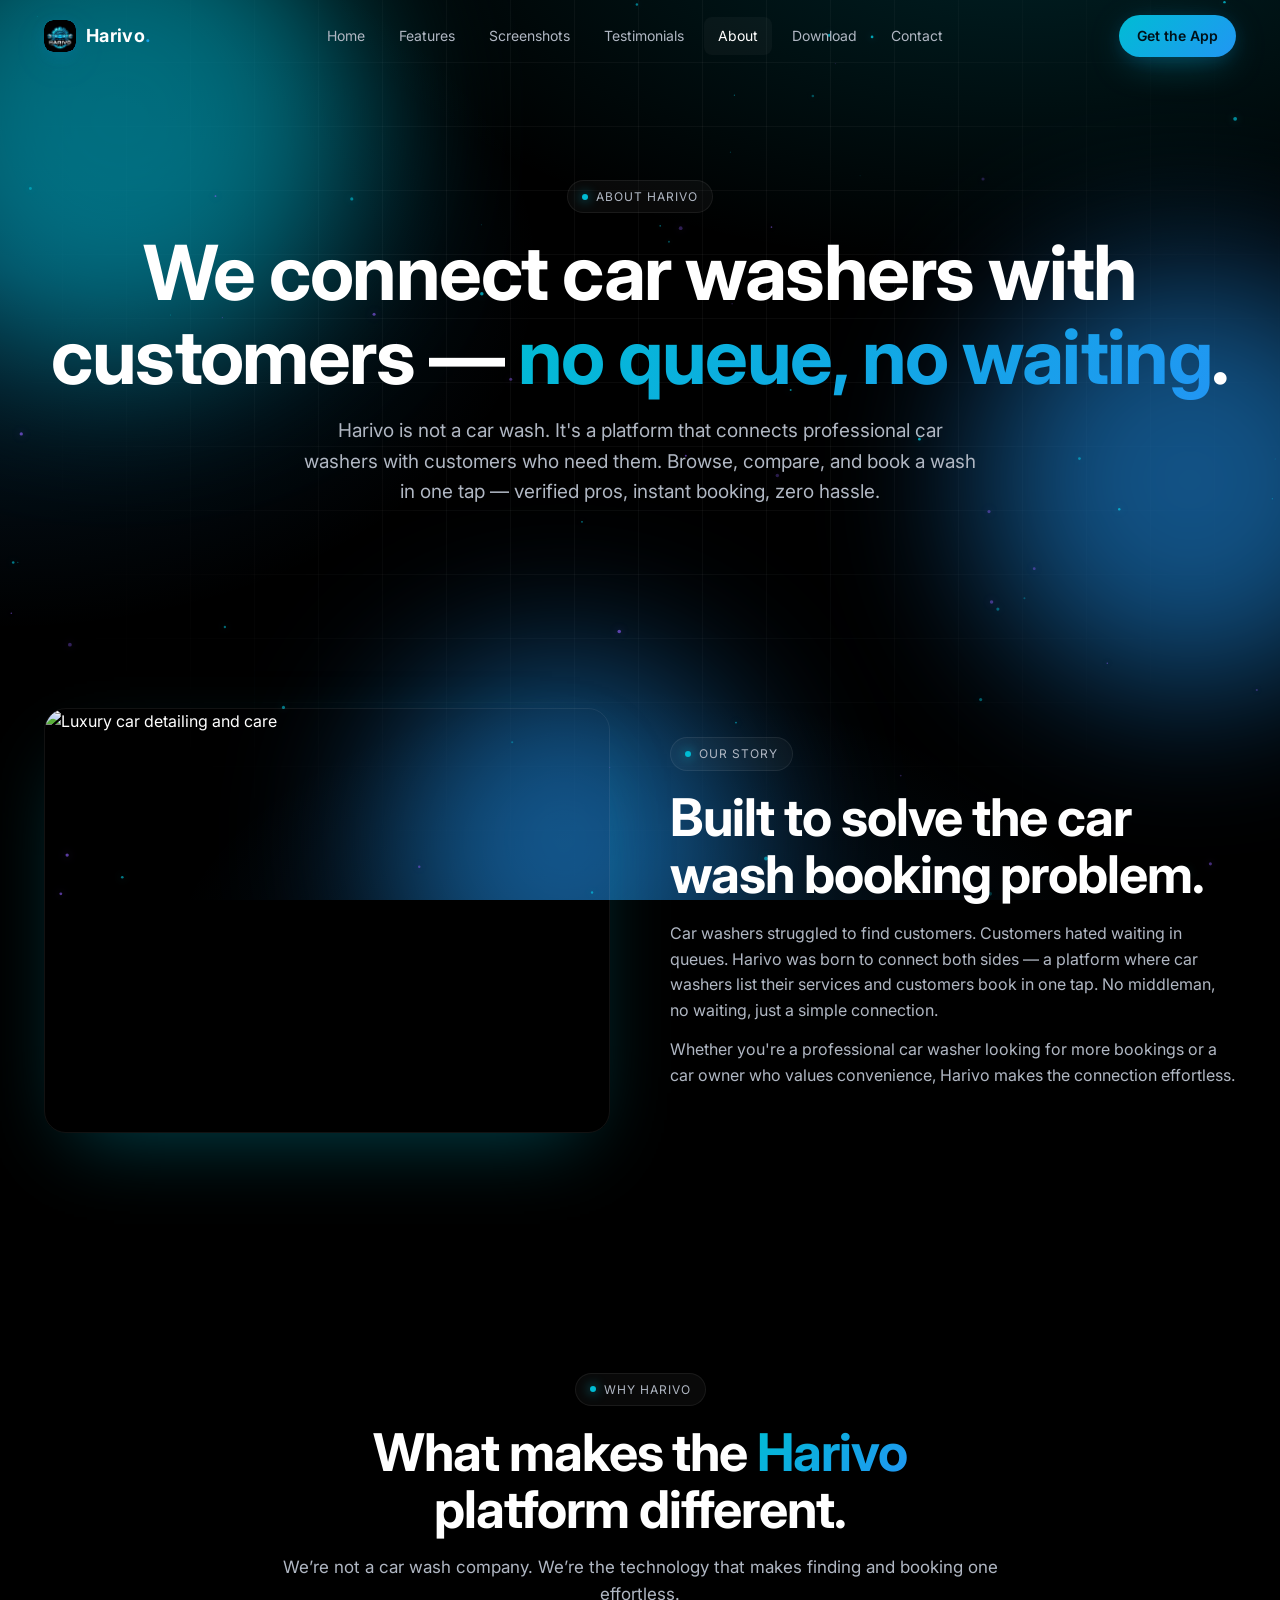
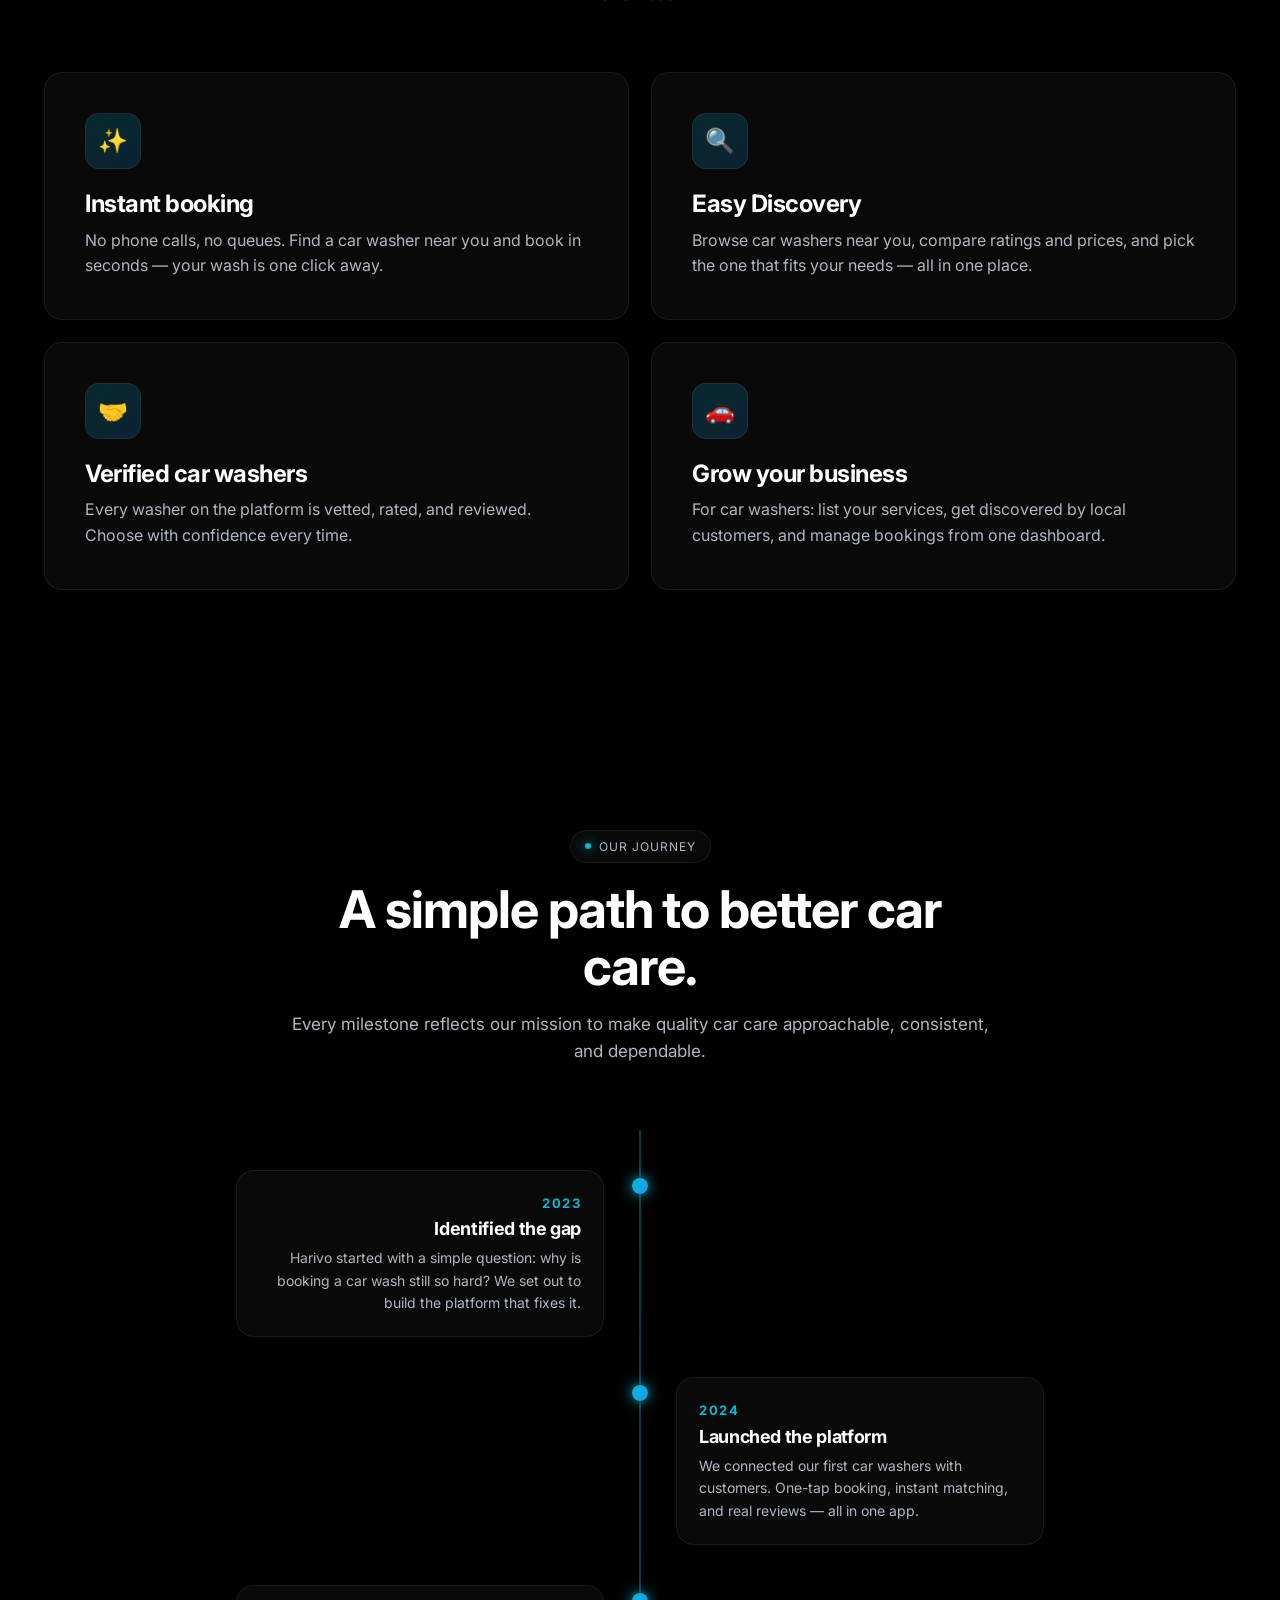
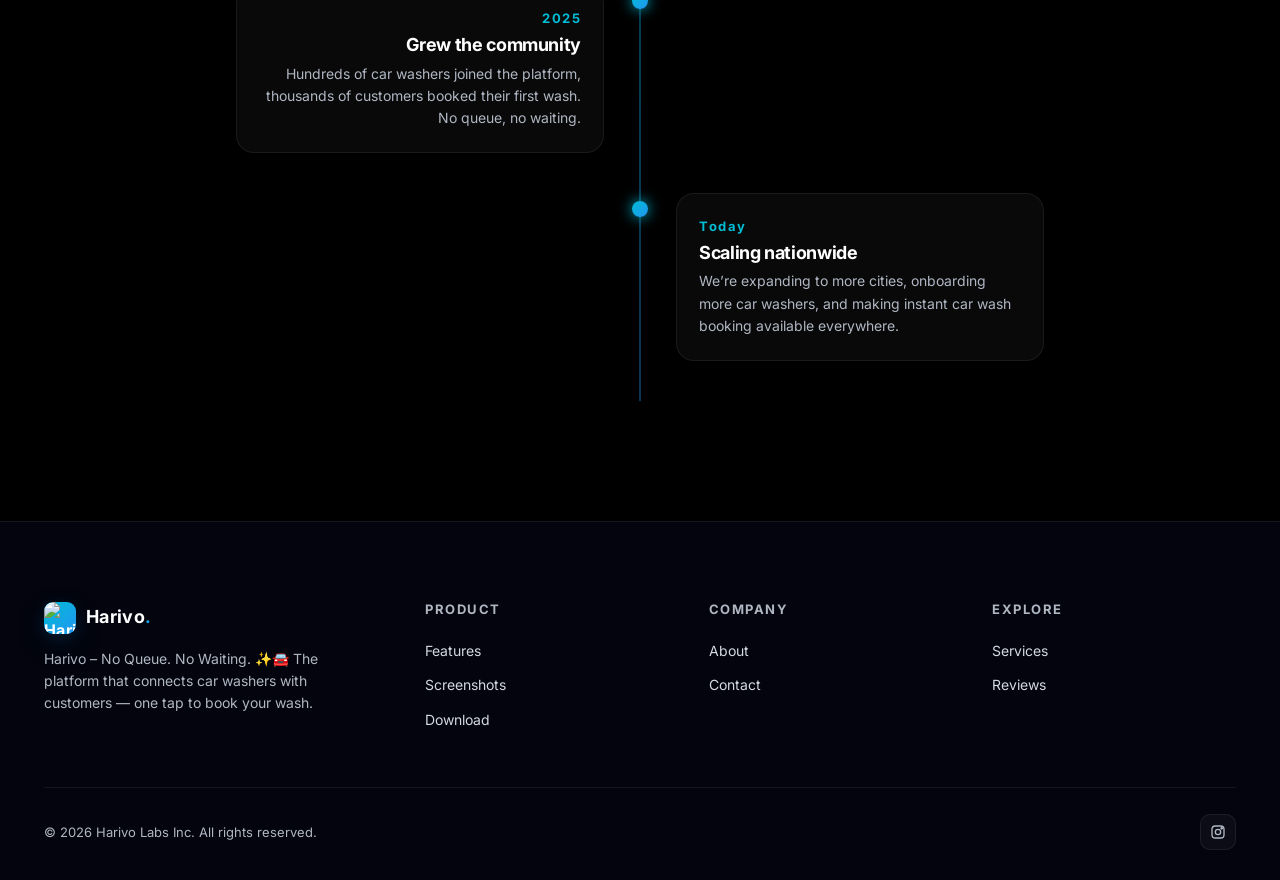
==== commit d140dfd0: "Add Apple App Store link + update styles and content" ====
--- a/about.html
+++ b/about.html
@@ -1,19 +1,26 @@
 <!DOCTYPE html>
 <html lang="en">
+
 <head>
   <meta charset="UTF-8" />
   <meta name="viewport" content="width=device-width, initial-scale=1, viewport-fit=cover" />
-  <meta name="theme-color" content="#F8F7FC" />
+  <meta name="theme-color" content="#000000" />
   <title>About Harivo | The Car Wash Booking Platform</title>
-  <meta name="description" content="Learn about Harivo, the platform that connects car washers with customers. No queue, no waiting — just one tap to book your car wash." />
+  <meta name="description"
+    content="Learn about Harivo, the platform that connects car washers with customers. No queue, no waiting — just one tap to book your car wash." />
   <link rel="canonical" href="about.html" />
   <link rel="preconnect" href="https://fonts.googleapis.com" />
   <link rel="preconnect" href="https://fonts.gstatic.com" crossorigin />
-  <link href="https://fonts.googleapis.com/css2?family=Inter:wght@400;500;600;700;800&family=Space+Grotesk:wght@500;600;700&display=swap" rel="stylesheet" />
+  <link
+    href="https://fonts.googleapis.com/css2?family=Inter:wght@400;500;600;700;800&family=Space+Grotesk:wght@500;600;700&display=swap"
+    rel="stylesheet" />
   <link rel="stylesheet" href="style.css" />
 </head>
+
 <body>
-  <div class="loader" id="loader" aria-hidden="true"><div class="loader-ring"></div></div>
+  <div class="loader" id="loader" aria-hidden="true">
+    <div class="loader-ring"></div>
+  </div>
 
   <div class="bg-fx" aria-hidden="true">
     <div class="bg-grid"></div>
@@ -26,7 +33,7 @@
   <header class="nav" id="nav">
     <div class="container nav-inner">
       <a href="index.html" class="brand" aria-label="Harivo home">
-        <span class="brand-mark" aria-hidden="true"><img src="logo.jpg" alt="Harivo logo" /></span>
+        <span class="brand-mark" aria-hidden="true"><img src="logo.jpeg" alt="Harivo logo" /></span>
         <span class="brand-name">Harivo<span>.</span></span>
       </a>
       <nav class="nav-links" aria-label="Primary">
@@ -49,7 +56,8 @@
         <div class="reveal zoom">
           <span class="eyebrow">About Harivo</span>
           <h1>We connect car washers with customers — <span class="grad-text">no queue, no waiting</span>.</h1>
-          <p>Harivo is not a car wash. It's a platform that connects professional car washers with customers who need them. Browse, compare, and book a wash in one tap — verified pros, instant booking, zero hassle.</p>
+          <p>Harivo is not a car wash. It's a platform that connects professional car washers with customers who need
+            them. Browse, compare, and book a wash in one tap — verified pros, instant booking, zero hassle.</p>
         </div>
       </div>
     </section>
@@ -57,13 +65,17 @@
     <section>
       <div class="container story-grid">
         <div class="reveal left story-img">
-          <img src="https://images.unsplash.com/photo-1503376780353-7e6692767b70?auto=format&fit=crop&w=900&q=80" alt="Luxury car detailing and care" />
+          <img src="https://images.unsplash.com/photo-1503376780353-7e6692767b70?auto=format&fit=crop&w=900&q=80"
+            alt="Luxury car detailing and care" />
         </div>
         <div class="reveal right story-text">
           <span class="eyebrow">Our story</span>
           <h2>Built to solve the car wash booking problem.</h2>
-          <p>Car washers struggled to find customers. Customers hated waiting in queues. Harivo was born to connect both sides — a platform where car washers list their services and customers book in one tap. No middleman, no waiting, just a simple connection.</p>
-          <p>Whether you're a professional car washer looking for more bookings or a car owner who values convenience, Harivo makes the connection effortless.</p>
+          <p>Car washers struggled to find customers. Customers hated waiting in queues. Harivo was born to connect both
+            sides — a platform where car washers list their services and customers book in one tap. No middleman, no
+            waiting, just a simple connection.</p>
+          <p>Whether you're a professional car washer looking for more bookings or a car owner who values convenience,
+            Harivo makes the connection effortless.</p>
         </div>
       </div>
     </section>
@@ -79,12 +91,14 @@
           <article class="mv-card reveal">
             <div class="feature-ico">✨</div>
             <h3>Instant booking</h3>
-            <p>No phone calls, no queues. Find a car washer near you and book in seconds — your wash is one click away.</p>
+            <p>No phone calls, no queues. Find a car washer near you and book in seconds — your wash is one click away.
+            </p>
           </article>
           <article class="mv-card reveal">
             <div class="feature-ico">🔍</div>
             <h3>Easy Discovery</h3>
-            <p>Browse car washers near you, compare ratings and prices, and pick the one that fits your needs — all in one place.</p>
+            <p>Browse car washers near you, compare ratings and prices, and pick the one that fits your needs — all in
+              one place.</p>
           </article>
           <article class="mv-card reveal">
             <div class="feature-ico">🤝</div>
@@ -94,7 +108,8 @@
           <article class="mv-card reveal">
             <div class="feature-ico">🚗</div>
             <h3>Grow your business</h3>
-            <p>For car washers: list your services, get discovered by local customers, and manage bookings from one dashboard.</p>
+            <p>For car washers: list your services, get discovered by local customers, and manage bookings from one
+              dashboard.</p>
           </article>
         </div>
       </div>
@@ -112,28 +127,32 @@
             <div class="tl-card">
               <div class="tl-year">2023</div>
               <h4>Identified the gap</h4>
-              <p>Harivo started with a simple question: why is booking a car wash still so hard? We set out to build the platform that fixes it.</p>
+              <p>Harivo started with a simple question: why is booking a car wash still so hard? We set out to build the
+                platform that fixes it.</p>
             </div>
           </article>
           <article class="tl-item reveal">
             <div class="tl-card">
               <div class="tl-year">2024</div>
               <h4>Launched the platform</h4>
-              <p>We connected our first car washers with customers. One-tap booking, instant matching, and real reviews — all in one app.</p>
+              <p>We connected our first car washers with customers. One-tap booking, instant matching, and real reviews
+                — all in one app.</p>
             </div>
           </article>
           <article class="tl-item reveal">
             <div class="tl-card">
               <div class="tl-year">2025</div>
               <h4>Grew the community</h4>
-              <p>Hundreds of car washers joined the platform, thousands of customers booked their first wash. No queue, no waiting.</p>
+              <p>Hundreds of car washers joined the platform, thousands of customers booked their first wash. No queue,
+                no waiting.</p>
             </div>
           </article>
           <article class="tl-item reveal">
             <div class="tl-card">
               <div class="tl-year">Today</div>
               <h4>Scaling nationwide</h4>
-              <p>We’re expanding to more cities, onboarding more car washers, and making instant car wash booking available everywhere.</p>
+              <p>We’re expanding to more cities, onboarding more car washers, and making instant car wash booking
+                available everywhere.</p>
             </div>
           </article>
         </div>
@@ -145,8 +164,10 @@
     <div class="container">
       <div class="foot-grid">
         <div class="foot-brand">
-          <a class="brand" href="index.html"><span class="brand-mark"><img src="logo.jpg" alt="Harivo logo" /></span><span class="brand-name">Harivo<span>.</span></span></a>
-          <p>Harivo – No Queue. No Waiting. ✨🚘 The platform that connects car washers with customers — one tap to book your wash.</p>
+          <a class="brand" href="index.html"><span class="brand-mark"><img src="IMG-20260517-WA0006.jpg.jpeg"
+                alt="Harivo logo" /></span><span class="brand-name">Harivo<span>.</span></span></a>
+          <p>Harivo – No Queue. No Waiting. ✨🚘 The platform that connects car washers with customers — one tap to book
+            your wash.</p>
         </div>
         <div class="foot-col">
           <h4>Product</h4>
@@ -168,7 +189,13 @@
       <div class="foot-bottom">
         <div>© <span id="year"></span> Harivo Labs Inc. All rights reserved.</div>
         <div class="socials">
-          <a href="https://www.instagram.com/harivowash?igsh=MWpkbDQxejhueW5zcQ==" aria-label="Instagram" target="_blank" rel="noopener noreferrer"><svg width="16" height="16" viewBox="0 0 24 24" fill="none" stroke="currentColor" stroke-width="2"><rect x="3" y="3" width="18" height="18" rx="5"/><circle cx="12" cy="12" r="4"/><circle cx="17.5" cy="6.5" r="1" fill="currentColor"/></svg></a>
+          <a href="https://www.instagram.com/harivowash?igsh=MWpkbDQxejhueW5zcQ==" aria-label="Instagram"
+            target="_blank" rel="noopener noreferrer"><svg width="16" height="16" viewBox="0 0 24 24" fill="none"
+              stroke="currentColor" stroke-width="2">
+              <rect x="3" y="3" width="18" height="18" rx="5" />
+              <circle cx="12" cy="12" r="4" />
+              <circle cx="17.5" cy="6.5" r="1" fill="currentColor" />
+            </svg></a>
         </div>
       </div>
     </div>
@@ -176,4 +203,5 @@
 
   <script src="script.js" defer></script>
 </body>
-</html>
+
+</html>
--- a/style.css
+++ b/style.css
@@ -1,41 +1,30 @@
 /* =========================================================
    NOVA — Premium Mobile App Landing
-   Light theme with Deep Indigo + Golden Amber accents
-   Matching logo colors: Purple (#4A35A0) + Gold (#D4A843)
+   Pure CSS. Dark futuristic. Glassmorphism. Neon gradients.
    ========================================================= */
 
 :root {
-  --bg: #F8F7FC;
-  --bg-2: #FFFFFF;
-  --primary: #4A35A0;
-  --secondary: #D4A843;
-  --accent: #4A35A0;
-  --text: #1A1832;
-  --muted: #6E6B80;
-  --border: rgba(74, 53, 160, 0.1);
-  --glass: rgba(255, 255, 255, 0.7);
-  --glass-strong: rgba(255, 255, 255, 0.85);
-  --grad-primary: linear-gradient(135deg, #4A35A0 0%, #D4A843 100%);
-  --grad-soft: linear-gradient(135deg, rgba(74, 53, 160, 0.08), rgba(212, 168, 67, 0.08));
-  --shadow-glow: 0 10px 40px -10px rgba(74, 53, 160, 0.25), 0 4px 20px -4px rgba(212, 168, 67, 0.15);
-  --shadow-card: 0 4px 24px -6px rgba(74, 53, 160, 0.1), 0 1px 4px rgba(0, 0, 0, 0.04);
+  --bg: #000000;
+  --bg-2: #0a0a0a;
+  --primary: #00BCD4;
+  --secondary: #2196F3;
+  --accent: #00BCD4;
+  --text: #FFFFFF;
+  --muted: #B0B7C3;
+  --border: rgba(255,255,255,0.07);
+  --glass: rgba(255,255,255,0.035);
+  --glass-strong: rgba(255,255,255,0.06);
+  --grad-primary: linear-gradient(135deg,#00BCD4 0%,#2196F3 100%);
+  --grad-soft: linear-gradient(135deg, rgba(0,188,212,0.18), rgba(33,150,243,0.18));
+  --shadow-glow: 0 10px 40px -10px rgba(0,188,212,0.45), 0 4px 20px -4px rgba(33,150,243,0.25);
   --radius: 18px;
   --radius-sm: 12px;
   --ease: cubic-bezier(0.22, 1, 0.36, 1);
   --container: 1240px;
 }
 
-* {
-  box-sizing: border-box;
-  margin: 0;
-  padding: 0;
-}
-
-html {
-  scroll-behavior: smooth;
-  -webkit-text-size-adjust: 100%;
-}
-
+* { box-sizing: border-box; margin: 0; padding: 0; }
+html { scroll-behavior: smooth; -webkit-text-size-adjust: 100%; }
 body {
   font-family: 'Inter', -apple-system, BlinkMacSystemFont, 'Segoe UI', Roboto, sans-serif;
   background: var(--bg);
@@ -45,2145 +34,578 @@
   -webkit-font-smoothing: antialiased;
   text-rendering: optimizeLegibility;
 }
-
-img {
-  max-width: 100%;
-  display: block;
-}
-
-a {
-  color: inherit;
-  text-decoration: none;
-}
-
-button {
-  font-family: inherit;
-  cursor: pointer;
-  border: none;
-  background: none;
-  color: inherit;
-}
+img { max-width: 100%; display: block; }
+a { color: inherit; text-decoration: none; }
+button { font-family: inherit; cursor: pointer; border: none; background: none; color: inherit; }
 
 /* ---------- Background canvas (grid + orbs) ---------- */
 .bg-fx {
-  position: fixed;
-  inset: 0;
-  z-index: -1;
-  pointer-events: none;
-  overflow: hidden;
+  position: fixed; inset: 0; z-index: -1; pointer-events: none; overflow: hidden;
   background:
-    radial-gradient(1200px 600px at 80% -10%, rgba(74, 53, 160, 0.06), transparent 60%),
-    radial-gradient(900px 600px at 0% 30%, rgba(212, 168, 67, 0.06), transparent 60%),
-    radial-gradient(800px 500px at 50% 110%, rgba(74, 53, 160, 0.04), transparent 60%),
+    radial-gradient(1200px 600px at 80% -10%, rgba(0,188,212,0.18), transparent 60%),
+    radial-gradient(900px 600px at 0% 30%, rgba(33,150,243,0.18), transparent 60%),
+    radial-gradient(800px 500px at 50% 110%, rgba(33,150,243,0.15), transparent 60%),
     var(--bg);
 }
-
 .bg-grid {
-  position: absolute;
-  inset: -2px;
+  position: absolute; inset: -2px;
   background-image:
-    linear-gradient(rgba(74, 53, 160, 0.04) 1px, transparent 1px),
-    linear-gradient(90deg, rgba(74, 53, 160, 0.04) 1px, transparent 1px);
+    linear-gradient(rgba(255,255,255,0.04) 1px, transparent 1px),
+    linear-gradient(90deg, rgba(255,255,255,0.04) 1px, transparent 1px);
   background-size: 64px 64px;
   mask-image: radial-gradient(ellipse at 50% 30%, #000 30%, transparent 75%);
   animation: gridShift 30s linear infinite;
 }
-
-@keyframes gridShift {
-  from {
-    background-position: 0 0, 0 0;
-  }
-
-  to {
-    background-position: 64px 64px, 64px 64px;
-  }
-}
-
-.orb {
-  position: absolute;
-  border-radius: 50%;
-  filter: blur(100px);
-  opacity: .18;
-  animation: float 14s ease-in-out infinite;
-}
-
-.orb.o1 {
-  width: 480px;
-  height: 480px;
-  background: #4A35A0;
-  top: -120px;
-  left: -120px;
-}
-
-.orb.o2 {
-  width: 420px;
-  height: 420px;
-  background: #D4A843;
-  top: 30%;
-  right: -120px;
-  animation-delay: -4s;
-}
-
-.orb.o3 {
-  width: 360px;
-  height: 360px;
-  background: #4A35A0;
-  bottom: -120px;
-  left: 30%;
-  animation-delay: -8s;
-}
-
+@keyframes gridShift { from{background-position:0 0,0 0;} to{background-position:64px 64px,64px 64px;} }
+
+.orb { position: absolute; border-radius: 50%; filter: blur(80px); opacity: .55; animation: float 14s ease-in-out infinite; }
+.orb.o1 { width: 480px; height: 480px; background: #00BCD4; top: -120px; left: -120px; }
+.orb.o2 { width: 420px; height: 420px; background: #2196F3; top: 30%; right: -120px; animation-delay: -4s; }
+.orb.o3 { width: 360px; height: 360px; background: #2196F3; bottom: -120px; left: 30%; animation-delay: -8s; }
 @keyframes float {
-
-  0%,
-  100% {
-    transform: translate(0, 0) scale(1);
-  }
-
-  50% {
-    transform: translate(40px, -30px) scale(1.08);
-  }
+  0%,100% { transform: translate(0,0) scale(1); }
+  50% { transform: translate(40px,-30px) scale(1.08); }
 }
 
 /* particles */
-#particles {
-  position: fixed;
-  inset: 0;
-  z-index: -1;
-  pointer-events: none;
-}
+#particles { position: fixed; inset: 0; z-index: -1; pointer-events: none; }
 
 /* ---------- Loader ---------- */
 .loader {
-  position: fixed;
-  inset: 0;
-  z-index: 9999;
-  background: var(--bg);
-  display: grid;
-  place-items: center;
-  transition: opacity .6s var(--ease), visibility .6s;
-}
-
-.loader.hide {
-  opacity: 0;
-  visibility: hidden;
-}
-
+  position: fixed; inset: 0; z-index: 9999; background: var(--bg);
+  display: grid; place-items: center; transition: opacity .6s var(--ease), visibility .6s;
+}
+.loader.hide { opacity: 0; visibility: hidden; }
 .loader-ring {
-  width: 56px;
-  height: 56px;
-  border-radius: 50%;
-  border: 2px solid rgba(74, 53, 160, 0.12);
+  width: 56px; height: 56px; border-radius: 50%;
+  border: 2px solid rgba(255,255,255,0.08);
   border-top-color: var(--primary);
   border-right-color: var(--secondary);
   animation: spin 1s linear infinite;
 }
-
-@keyframes spin {
-  to {
-    transform: rotate(360deg);
-  }
-}
+@keyframes spin { to { transform: rotate(360deg); } }
 
 /* ---------- Container ---------- */
-.container {
-  width: 100%;
-  max-width: var(--container);
-  margin: 0 auto;
-  padding: 0 24px;
-}
+.container { width: 100%; max-width: var(--container); margin: 0 auto; padding: 0 24px; }
 
 /* ---------- Navbar ---------- */
 .nav {
-  position: fixed;
-  top: 0;
-  left: 0;
-  right: 0;
-  z-index: 100;
-  transition: background .3s var(--ease), backdrop-filter .3s var(--ease), border-color .3s, box-shadow .3s;
+  position: fixed; top: 0; left: 0; right: 0; z-index: 100;
+  transition: background .3s var(--ease), backdrop-filter .3s var(--ease), border-color .3s;
   border-bottom: 1px solid transparent;
 }
-
 .nav.scrolled {
-  background: rgba(255, 255, 255, 0.82);
+  background: rgba(5,8,22,0.65);
   backdrop-filter: blur(18px) saturate(140%);
   -webkit-backdrop-filter: blur(18px) saturate(140%);
   border-bottom-color: var(--border);
-  box-shadow: 0 2px 20px rgba(74, 53, 160, 0.06);
-}
-
-.nav-inner {
-  display: flex;
-  align-items: center;
-  justify-content: space-between;
-  height: 72px;
-}
-
-.brand {
-  display: flex;
-  align-items: center;
-  gap: 0;
-  font-weight: 700;
-  letter-spacing: .3px;
-}
-
+}
+.nav-inner { display: flex; align-items: center; justify-content: space-between; height: 72px; }
+.brand { display: flex; align-items: center; gap: 10px; font-weight: 700; letter-spacing: .3px; }
 .brand-mark {
-  height: 48px;
-  width: auto;
-  border-radius: 0;
-  background: transparent;
-  position: relative;
-  overflow: visible;
-  flex-shrink: 0;
-}
-
+  width: 32px; height: 32px; border-radius: 9px;
+  background: var(--grad-primary);
+  box-shadow: var(--shadow-glow);
+  position: relative; overflow: hidden;
+}
 .brand-mark img {
-  height: 100%;
-  width: auto;
-  object-fit: contain;
-  display: block;
-}
-
-.brand-name {
-  display: none;
-}
-
-
-
-
-.nav-links {
-  display: flex;
-  gap: 6px;
-  align-items: center;
-}
-
+  width: 100%; height: 100%; object-fit: cover; display: block; border-radius: 9px;
+}
+.brand-name { font-size: 18px; }
+.brand-name span { background: var(--grad-primary); -webkit-background-clip: text; background-clip: text; color: transparent; }
+
+.nav-links { display: flex; gap: 6px; align-items: center; }
 .nav-links a {
-  position: relative;
-  padding: 8px 14px;
-  font-size: 14px;
-  color: var(--muted);
-  border-radius: 8px;
-  transition: color .25s, background .25s;
-}
-
-.nav-links a:hover,
-.nav-links a.active {
-  color: var(--text);
-  background: var(--glass);
-}
-
+  position: relative; padding: 8px 14px; font-size: 14px; color: var(--muted);
+  border-radius: 8px; transition: color .25s, background .25s;
+}
+.nav-links a:hover, .nav-links a.active { color: var(--text); background: var(--glass); }
 .nav-cta {
-  padding: 10px 18px;
-  border-radius: 999px;
-  background: var(--grad-primary);
-  color: #FFFFFF;
-  font-weight: 600;
-  font-size: 14px;
-  box-shadow: var(--shadow-glow);
-  transition: transform .25s var(--ease);
-}
-
-.nav-cta:hover {
-  transform: translateY(-2px);
-}
-
-.nav-toggle {
-  display: none;
-  width: 40px;
-  height: 40px;
-  border-radius: 10px;
-  background: var(--glass);
-  border: 1px solid var(--border);
-}
-
-.nav-toggle span {
-  display: block;
-  width: 18px;
-  height: 2px;
-  background: var(--text);
-  margin: 4px auto;
-  transition: .3s;
-}
+  padding: 10px 18px; border-radius: 999px;
+  background: var(--grad-primary); color: #001018; font-weight: 600; font-size: 14px;
+  box-shadow: var(--shadow-glow); transition: transform .25s var(--ease);
+}
+.nav-cta:hover { transform: translateY(-2px); }
+
+.nav-toggle { display: none; width: 40px; height: 40px; border-radius: 10px; background: var(--glass); border: 1px solid var(--border); }
+.nav-toggle span { display: block; width: 18px; height: 2px; background: var(--text); margin: 4px auto; transition: .3s; }
 
 /* ---------- Buttons ---------- */
 .btn {
-  display: inline-flex;
-  align-items: center;
-  gap: 10px;
-  padding: 14px 22px;
-  border-radius: 999px;
-  font-weight: 600;
-  font-size: 15px;
+  display: inline-flex; align-items: center; gap: 10px;
+  padding: 14px 22px; border-radius: 999px; font-weight: 600; font-size: 15px;
   transition: transform .25s var(--ease), box-shadow .25s, background .25s;
-  position: relative;
-  overflow: hidden;
-}
-
-.btn-primary {
-  background: var(--grad-primary);
-  color: #FFFFFF;
-  box-shadow: var(--shadow-glow);
-}
-
-.btn-primary:hover {
-  transform: translateY(-3px);
-  box-shadow: 0 16px 50px -10px rgba(74, 53, 160, .55);
-}
-
-.btn-ghost {
-  background: var(--glass);
-  border: 1px solid var(--border);
-  color: var(--text);
-}
-
-.btn-ghost:hover {
-  background: var(--glass-strong);
-  transform: translateY(-2px);
-}
-
-.store-row {
-  display: flex;
-  gap: 14px;
-  flex-wrap: wrap;
-}
-
+  position: relative; overflow: hidden;
+}
+.btn-primary { background: var(--grad-primary); color: #001018; box-shadow: var(--shadow-glow); }
+.btn-primary:hover { transform: translateY(-3px); box-shadow: 0 16px 50px -10px rgba(0,188,212,.55); }
+.btn-ghost { background: var(--glass); border: 1px solid var(--border); color: var(--text); }
+.btn-ghost:hover { background: var(--glass-strong); transform: translateY(-2px); }
+
+.store-row { display: flex; gap: 14px; flex-wrap: wrap; }
 .store-btn {
-  display: inline-flex;
-  align-items: center;
-  gap: 12px;
-  padding: 12px 20px;
-  border-radius: 14px;
-  background: #FFFFFF;
-  border: 1px solid var(--border);
+  display: inline-flex; align-items: center; gap: 12px;
+  padding: 12px 20px; border-radius: 14px;
+  background: #0a0a0a; border: 1px solid var(--border);
   transition: transform .25s var(--ease), border-color .25s, box-shadow .25s;
   min-width: 180px;
 }
-
-.store-btn:hover {
-  transform: translateY(-3px);
-  border-color: rgba(74, 53, 160, .35);
-  box-shadow: var(--shadow-glow);
-}
-
-.store-btn svg {
-  width: 28px;
-  height: 28px;
-  flex-shrink: 0;
-}
-
-.store-btn .s-top {
-  font-size: 11px;
-  color: var(--muted);
-  text-transform: uppercase;
-  letter-spacing: .8px;
-}
-
-.store-btn .s-bot {
-  font-size: 16px;
-  font-weight: 700;
-}
+.store-btn:hover { transform: translateY(-3px); border-color: rgba(0,188,212,.35); box-shadow: var(--shadow-glow); }
+.store-btn svg { width: 28px; height: 28px; flex-shrink: 0; }
+.store-btn .s-top { font-size: 11px; color: var(--muted); text-transform: uppercase; letter-spacing: .8px; }
+.store-btn .s-bot { font-size: 16px; font-weight: 700; }
 
 /* ---------- Sections ---------- */
-section {
-  padding: 120px 0;
-  position: relative;
-}
-
-.section-head {
-  text-align: center;
-  max-width: 720px;
-  margin: 0 auto 64px;
-}
-
+section { padding: 120px 0; position: relative; }
+.section-head { text-align: center; max-width: 720px; margin: 0 auto 64px; }
 .eyebrow {
-  display: inline-flex;
-  align-items: center;
-  gap: 8px;
-  padding: 6px 14px;
-  border-radius: 999px;
-  background: var(--glass);
-  border: 1px solid var(--border);
-  font-size: 12px;
-  color: var(--muted);
-  letter-spacing: 1px;
-  text-transform: uppercase;
+  display: inline-flex; align-items: center; gap: 8px;
+  padding: 6px 14px; border-radius: 999px;
+  background: var(--glass); border: 1px solid var(--border);
+  font-size: 12px; color: var(--muted); letter-spacing: 1px; text-transform: uppercase;
   margin-bottom: 18px;
 }
-
 .eyebrow::before {
-  content: "";
-  width: 6px;
-  height: 6px;
-  border-radius: 50%;
-  background: var(--primary);
+  content:""; width:6px; height:6px; border-radius:50%; background: var(--primary);
   box-shadow: 0 0 12px var(--primary);
 }
-
-h1,
-h2,
-h3,
-h4 {
-  font-weight: 700;
-  letter-spacing: -0.02em;
-  line-height: 1.1;
-}
-
-h2 {
-  font-size: clamp(32px, 4.5vw, 52px);
-  margin-bottom: 16px;
-}
-
-.section-head p {
-  color: var(--muted);
-  font-size: 17px;
-}
-
-.grad-text {
-  background: var(--grad-primary);
-  -webkit-background-clip: text;
-  background-clip: text;
-  color: transparent;
-}
+h1, h2, h3, h4 { font-weight: 700; letter-spacing: -0.02em; line-height: 1.1; }
+h2 { font-size: clamp(32px, 4.5vw, 52px); margin-bottom: 16px; }
+.section-head p { color: var(--muted); font-size: 17px; }
+.grad-text { background: var(--grad-primary); -webkit-background-clip: text; background-clip: text; color: transparent; }
 
 /* ---------- Hero ---------- */
-.hero {
-  padding: 160px 0 100px;
-  min-height: 100vh;
-  display: flex;
-  align-items: center;
-}
-
-.hero-grid {
-  display: grid;
-  grid-template-columns: 1.1fr 1fr;
-  gap: 60px;
-  align-items: center;
-}
-
-.hero h1 {
-  font-size: clamp(40px, 6vw, 76px);
-  margin-bottom: 24px;
-}
-
-.hero p.lead {
-  color: var(--muted);
-  font-size: 19px;
-  max-width: 540px;
-  margin-bottom: 36px;
-}
-
-.hero-actions {
-  display: flex;
-  gap: 14px;
-  flex-wrap: wrap;
-  margin-bottom: 28px;
-}
-
-.hero-meta {
-  color: var(--muted);
-  font-size: 14px;
-  display: flex;
-  align-items: center;
-  gap: 12px;
-}
-
-.hero-meta .dot {
-  width: 6px;
-  height: 6px;
-  border-radius: 50%;
-  background: var(--primary);
-  box-shadow: 0 0 10px var(--primary);
-}
+.hero { padding: 160px 0 100px; min-height: 100vh; display: flex; align-items: center; }
+.hero-grid { display: grid; grid-template-columns: 1.1fr 1fr; gap: 60px; align-items: center; }
+.hero h1 { font-size: clamp(40px, 6vw, 76px); margin-bottom: 24px; }
+.hero p.lead { color: var(--muted); font-size: 19px; max-width: 540px; margin-bottom: 36px; }
+.hero-actions { display: flex; gap: 14px; flex-wrap: wrap; margin-bottom: 28px; }
+.hero-meta { color: var(--muted); font-size: 14px; display: flex; align-items: center; gap: 12px; }
+.hero-meta .dot { width:6px; height:6px; border-radius:50%; background: var(--primary); box-shadow: 0 0 10px var(--primary); }
 
 /* hero visual */
 .hero-visual {
+  position: relative; display: grid; place-items: center; min-height: 580px;
+}
+.hero-image-card {
+  width: min(100%, 420px); border-radius: 28px; overflow: hidden;
+  background: linear-gradient(180deg, rgba(255,255,255,0.06), rgba(255,255,255,0.03));
+  border: 1px solid var(--border); box-shadow: 0 30px 80px -24px rgba(0,188,212,.35);
+  padding: 10px;
+}
+.hero-image-card img {
+  width: 100%; border-radius: 20px; object-fit: contain;
+  box-shadow: inset 0 0 0 1px rgba(255,255,255,0.06);
+}
+.hero-badge {
+  position: absolute; z-index: 2; display: inline-flex; align-items: center; gap: 8px;
+  padding: 10px 12px; border-radius: 999px; font-size: 12px; font-weight: 700;
+  color: #001018; background: var(--grad-primary); box-shadow: var(--shadow-glow);
+}
+.hero-badge::before { content: "•"; font-size: 14px; }
+.hero-badge-top { top: 6%; left: -8px; }
+.hero-badge-bottom { bottom: 8%; right: -8px; }
+
+/* phone mockup */
+.phone-wrap { position: relative; display: grid; place-items: center; min-height: 580px; }
+.phone {
+  width: 300px; height: 600px;
+  border-radius: 46px;
+  background: linear-gradient(180deg, #0a0a0a 0%, #000000 100%);
+  border: 1px solid var(--border);
+  box-shadow: 0 30px 80px -20px rgba(0,188,212,.35), 0 20px 60px -10px rgba(33,150,243,.25), inset 0 0 0 1px rgba(255,255,255,.04);
+  padding: 14px; position: relative;
+  animation: phoneFloat 6s ease-in-out infinite;
+}
+@keyframes phoneFloat {
+  0%,100% { transform: translateY(0) rotate(-2deg); }
+  50% { transform: translateY(-18px) rotate(-2deg); }
+}
+.phone::before {
+  content:""; position:absolute; top:18px; left:50%; transform:translateX(-50%);
+  width: 110px; height: 26px; background: #000000; border-radius: 999px; z-index: 3;
+}
+.phone-screen {
+  width: 100%; height: 100%; border-radius: 34px; overflow: hidden;
+  background: linear-gradient(180deg, #0a0a0a 0%, #111111 100%);
   position: relative;
-  display: grid;
-  place-items: center;
-  min-height: 580px;
-}
-
-.hero-image-card {
-  width: min(100%, 420px);
-  border-radius: 28px;
-  overflow: hidden;
-  background: linear-gradient(180deg, rgba(255, 255, 255, 0.06), rgba(255, 255, 255, 0.03));
-  border: 1px solid var(--border);
-  box-shadow: 0 30px 80px -24px rgba(74, 53, 160, .35);
-  padding: 10px;
-}
-
-.hero-image-card img {
-  width: 100%;
-  border-radius: 20px;
-  object-fit: contain;
-  box-shadow: inset 0 0 0 1px rgba(255, 255, 255, 0.06);
-}
-
-.hero-badge {
-  position: absolute;
-  z-index: 2;
-  display: inline-flex;
-  align-items: center;
-  gap: 8px;
-  padding: 10px 12px;
-  border-radius: 999px;
-  font-size: 12px;
-  font-weight: 700;
-  color: #FFFFFF;
-  background: var(--grad-primary);
-  box-shadow: var(--shadow-glow);
-}
-
-.hero-badge::before {
-  content: "•";
-  font-size: 14px;
-}
-
-.hero-badge-top {
-  top: 6%;
-  left: -8px;
-}
-
-.hero-badge-bottom {
-  bottom: 8%;
-  right: -8px;
-}
-
-/* phone mockup */
-.phone-wrap {
-  position: relative;
-  display: grid;
-  place-items: center;
-  min-height: 580px;
-}
-
-.phone {
-  width: 300px;
-  height: 600px;
-  border-radius: 46px;
-  background: linear-gradient(180deg, #FFFFFF 0%, #F8F7FC 100%);
-  border: 1px solid var(--border);
-  box-shadow: 0 30px 80px -20px rgba(74, 53, 160, .35), 0 20px 60px -10px rgba(212, 168, 67, .25), inset 0 0 0 1px rgba(255, 255, 255, .04);
-  padding: 14px;
-  position: relative;
-  animation: phoneFloat 6s ease-in-out infinite;
-}
-
-@keyframes phoneFloat {
-
-  0%,
-  100% {
-    transform: translateY(0) rotate(-2deg);
-  }
-
-  50% {
-    transform: translateY(-18px) rotate(-2deg);
-  }
-}
-
-.phone::before {
-  content: "";
-  position: absolute;
-  top: 18px;
-  left: 50%;
-  transform: translateX(-50%);
-  width: 110px;
-  height: 26px;
-  background: #F8F7FC;
-  border-radius: 999px;
-  z-index: 3;
-}
-
-.phone-screen {
-  width: 100%;
-  height: 100%;
-  border-radius: 34px;
-  overflow: hidden;
-  background: linear-gradient(180deg, #FFFFFF 0%, #F0EFF6 100%);
-  position: relative;
-}
-
-.phone-screen .scr-top {
-  padding: 44px 20px 18px;
-}
-
-.phone-screen .scr-greet {
-  font-size: 12px;
-  color: var(--muted);
-}
-
-.phone-screen .scr-name {
-  font-size: 20px;
-  font-weight: 700;
-}
-
+}
+.phone-screen .scr-top { padding: 44px 20px 18px; }
+.phone-screen .scr-greet { font-size: 12px; color: var(--muted); }
+.phone-screen .scr-name { font-size: 20px; font-weight: 700; }
 .phone-card {
-  margin: 12px 16px;
-  padding: 16px;
-  background: rgba(255, 255, 255, .05);
-  backdrop-filter: blur(10px);
-  border: 1px solid rgba(255, 255, 255, .08);
-  border-radius: 16px;
-}
-
-.phone-card.hero-card {
-  background: var(--grad-primary);
-  border: none;
-  color: #FFFFFF;
-}
-
-.phone-card.hero-card .pc-label {
-  font-size: 11px;
-  opacity: .8;
-}
-
-.phone-card.hero-card .pc-val {
-  font-size: 24px;
-  font-weight: 800;
-}
-
-.phone-card.hero-card .pc-sub {
-  font-size: 11px;
-  opacity: .85;
-}
-
-.phone-list {
-  padding: 0 16px;
-  display: grid;
-  gap: 10px;
-}
-
+  margin: 12px 16px; padding: 16px;
+  background: rgba(255,255,255,.05); backdrop-filter: blur(10px);
+  border: 1px solid rgba(255,255,255,.08); border-radius: 16px;
+}
+.phone-card.hero-card { background: var(--grad-primary); border: none; color: #001018; }
+.phone-card.hero-card .pc-label { font-size: 11px; opacity: .8; }
+.phone-card.hero-card .pc-val { font-size: 24px; font-weight: 800; }
+.phone-card.hero-card .pc-sub { font-size: 11px; opacity: .85; }
+.phone-list { padding: 0 16px; display: grid; gap: 10px; }
 .phone-row {
-  display: flex;
-  align-items: center;
-  gap: 12px;
-  padding: 10px 12px;
-  background: rgba(255, 255, 255, .04);
-  border: 1px solid rgba(255, 255, 255, .06);
-  border-radius: 12px;
-}
-
-.phone-row .pr-ico {
-  width: 32px;
-  height: 32px;
-  border-radius: 9px;
-  background: var(--grad-soft);
-  display: grid;
-  place-items: center;
-  font-size: 14px;
-}
-
-.phone-row .pr-t {
-  font-size: 13px;
-  font-weight: 600;
-}
-
-.phone-row .pr-s {
-  font-size: 11px;
-  color: var(--muted);
-}
-
-.phone-row .pr-v {
-  margin-left: auto;
-  font-size: 12px;
-  color: var(--primary);
-  font-weight: 600;
-}
+  display: flex; align-items: center; gap: 12px; padding: 10px 12px;
+  background: rgba(255,255,255,.04); border: 1px solid rgba(255,255,255,.06); border-radius: 12px;
+}
+.phone-row .pr-ico { width: 32px; height: 32px; border-radius: 9px; background: var(--grad-soft); display: grid; place-items: center; font-size: 14px; }
+.phone-row .pr-t { font-size: 13px; font-weight: 600; }
+.phone-row .pr-s { font-size: 11px; color: var(--muted); }
+.phone-row .pr-v { margin-left: auto; font-size: 12px; color: var(--primary); font-weight: 600; }
 
 /* floating ui chips around phone */
 .float-chip {
-  position: absolute;
-  padding: 12px 16px;
-  border-radius: 14px;
-  background: rgba(255, 255, 255, .06);
-  backdrop-filter: blur(14px);
-  border: 1px solid var(--border);
-  font-size: 13px;
-  display: flex;
-  gap: 10px;
-  align-items: center;
-  box-shadow: 0 10px 30px -10px rgba(0, 0, 0, .5);
+  position: absolute; padding: 12px 16px; border-radius: 14px;
+  background: rgba(255,255,255,.06); backdrop-filter: blur(14px);
+  border: 1px solid var(--border); font-size: 13px; display: flex; gap: 10px; align-items: center;
+  box-shadow: 0 10px 30px -10px rgba(0,0,0,.5);
   animation: chipFloat 5s ease-in-out infinite;
 }
-
-.float-chip .ic {
-  width: 32px;
-  height: 32px;
-  border-radius: 9px;
-  background: var(--grad-primary);
-  display: grid;
-  place-items: center;
-  font-weight: 800;
-  color: #FFFFFF;
-}
-
-.float-chip.c1 {
-  top: 8%;
-  left: -10px;
-}
-
-.float-chip.c2 {
-  top: 40%;
-  right: -20px;
-  animation-delay: -2s;
-}
-
-.float-chip.c3 {
-  bottom: 8%;
-  left: 0;
-  animation-delay: -3.5s;
-}
-
+.float-chip .ic { width: 32px; height: 32px; border-radius: 9px; background: var(--grad-primary); display: grid; place-items: center; font-weight: 800; color:#001018; }
+.float-chip.c1 { top: 8%; left: -10px; }
+.float-chip.c2 { top: 40%; right: -20px; animation-delay: -2s; }
+.float-chip.c3 { bottom: 8%; left: 0; animation-delay: -3.5s; }
 @keyframes chipFloat {
-
-  0%,
-  100% {
-    transform: translateY(0);
-  }
-
-  50% {
-    transform: translateY(-14px);
-  }
+  0%,100% { transform: translateY(0); }
+  50% { transform: translateY(-14px); }
 }
 
 /* ---------- Features ---------- */
 .features-grid {
-  display: grid;
-  grid-template-columns: repeat(3, 1fr);
-  gap: 28px;
-}
-
+  display: grid; grid-template-columns: repeat(3, 1fr); gap: 22px;
+}
 .feature-card {
-  position: relative;
-  padding: 36px;
-  background: var(--glass);
-  border: 1px solid var(--border);
-  border-radius: var(--radius);
-  backdrop-filter: blur(20px);
-  transition: transform .5s var(--ease), border-color .4s, background .4s, box-shadow .5s;
+  position: relative; padding: 32px;
+  background: var(--glass); border: 1px solid var(--border);
+  border-radius: var(--radius); backdrop-filter: blur(20px);
+  transition: transform .35s var(--ease), border-color .35s, background .35s;
   overflow: hidden;
-  transform-style: preserve-3d;
-  perspective: 1000px;
-}
-
-/* Animated gradient border on hover */
+}
 .feature-card::before {
-  content: "";
-  position: absolute;
-  inset: -2px;
-  border-radius: var(--radius);
-  background: conic-gradient(from var(--card-angle, 0deg), var(--primary), var(--secondary), var(--primary));
-  opacity: 0;
-  transition: opacity .5s;
-  z-index: -2;
-  animation: rotateGradient 4s linear infinite;
-}
-
-/* Inner glow layer */
-.feature-card::after {
-  content: "";
-  position: absolute;
-  inset: 0;
-  border-radius: var(--radius);
-  background: #FFFFFF;
-  z-index: -1;
-}
-
-/* Shine sweep effect */
-.feature-card .card-shine {
-  position: absolute;
-  top: 0;
-  left: -100%;
-  width: 60%;
-  height: 100%;
-  background: linear-gradient(90deg, transparent, rgba(74, 53, 160, 0.04), transparent);
-  transform: skewX(-20deg);
-  pointer-events: none;
-  z-index: 1;
-  transition: none;
-}
-
-.feature-card:hover .card-shine {
-  animation: shineSweep .8s ease forwards;
-}
-
-.feature-card:hover {
-  transform: translateY(-10px) scale(1.02);
-  border-color: rgba(74, 53, 160, .45);
-  background: var(--glass-strong);
-  box-shadow: 0 20px 60px -15px rgba(74, 53, 160, .35), 0 0 30px -10px rgba(74, 53, 160, .2);
-}
-
-.feature-card:hover::before {
-  opacity: .6;
-}
-
+  content:""; position: absolute; inset: -1px; border-radius: var(--radius);
+  background: var(--grad-primary); opacity: 0; transition: opacity .4s; z-index: -1;
+  filter: blur(20px);
+}
+.feature-card:hover { transform: translateY(-6px); border-color: rgba(0,188,212,.3); background: var(--glass-strong); }
+.feature-card:hover::before { opacity: .35; }
 .feature-ico {
-  width: 60px;
-  height: 60px;
-  border-radius: 16px;
-  background: var(--grad-soft);
-  border: 1px solid var(--border);
-  display: grid;
-  place-items: center;
-  margin-bottom: 22px;
-  font-size: 26px;
+  width: 56px; height: 56px; border-radius: 14px;
+  background: var(--grad-soft); border: 1px solid var(--border);
+  display: grid; place-items: center; margin-bottom: 20px; font-size: 24px;
   color: var(--primary);
-  transition: transform .4s var(--ease), box-shadow .4s;
-  position: relative;
-}
-
-.feature-card:hover .feature-ico {
-  transform: translateY(-4px) scale(1.1);
-  box-shadow: 0 8px 25px -6px rgba(74, 53, 160, .4);
-}
-
-.feature-card h3 {
-  font-size: 20px;
-  margin-bottom: 10px;
-  position: relative;
-  z-index: 2;
-}
-
-.feature-card p {
-  color: var(--muted);
-  font-size: 15px;
-  position: relative;
-  z-index: 2;
-}
-
-/* Stagger reveal for cards */
-.feature-card:nth-child(1) {
-  transition-delay: 0s;
-}
-
-.feature-card:nth-child(2) {
-  transition-delay: .08s;
-}
-
-.feature-card:nth-child(3) {
-  transition-delay: .16s;
-}
-
-.feature-card:nth-child(4) {
-  transition-delay: .24s;
-}
-
-.feature-card:nth-child(5) {
-  transition-delay: .32s;
-}
-
-.feature-card:nth-child(6) {
-  transition-delay: .4s;
-}
-
-@keyframes rotateGradient {
-  to {
-    --card-angle: 360deg;
-  }
-}
-
-@property --card-angle {
-  syntax: '<angle>';
-  initial-value: 0deg;
-  inherits: false;
-}
-
-@keyframes shineSweep {
-  to {
-    left: 150%;
-  }
-}
+}
+.feature-card h3 { font-size: 20px; margin-bottom: 10px; }
+.feature-card p { color: var(--muted); font-size: 15px; }
 
 /* ---------- Showcase ---------- */
-.showcase-grid {
-  display: grid;
-  grid-template-columns: 1fr 1.1fr;
-  gap: 80px;
-  align-items: center;
-}
-
-.showcase-list {
-  display: grid;
-  gap: 20px;
-}
-
+.showcase-grid { display: grid; grid-template-columns: 1fr 1.1fr; gap: 80px; align-items: center; }
+.showcase-list { display: grid; gap: 20px; }
 .showcase-item {
-  padding: 26px;
-  border-radius: var(--radius);
-  background: var(--glass);
-  border: 1px solid var(--border);
-  display: flex;
-  gap: 18px;
-  align-items: flex-start;
-  transition: transform .45s var(--ease), border-color .35s, box-shadow .45s, background .35s;
-  position: relative;
-  overflow: hidden;
-}
-
-.showcase-item::after {
-  content: "";
-  position: absolute;
-  top: 0;
-  left: 0;
-  width: 3px;
-  height: 0;
-  background: var(--grad-primary);
-  border-radius: 0 2px 2px 0;
-  transition: height .45s var(--ease);
-}
-
-.showcase-item:hover::after {
-  height: 100%;
-}
-
-.showcase-item:hover {
-  transform: translateX(8px) scale(1.01);
-  border-color: rgba(74, 53, 160, .35);
-  background: var(--glass-strong);
-  box-shadow: 0 12px 40px -12px rgba(74, 53, 160, .25);
-}
-
+  padding: 22px; border-radius: var(--radius);
+  background: var(--glass); border: 1px solid var(--border);
+  display: flex; gap: 18px; align-items: flex-start;
+  transition: transform .3s var(--ease), border-color .3s;
+}
+.showcase-item:hover { transform: translateX(6px); border-color: rgba(0,188,212,.3); }
 .showcase-item .si-num {
-  width: 46px;
-  height: 46px;
-  border-radius: 14px;
-  flex-shrink: 0;
-  background: var(--grad-primary);
-  color: #FFFFFF;
-  font-weight: 800;
-  display: grid;
-  place-items: center;
-  transition: transform .4s var(--ease), box-shadow .4s;
-}
-
-.showcase-item:hover .si-num {
-  transform: scale(1.12) rotate(-5deg);
-  box-shadow: 0 6px 20px -4px rgba(74, 53, 160, .5);
-}
-
-.showcase-item h4 {
-  font-size: 17px;
-  margin-bottom: 6px;
-}
-
-.showcase-item p {
-  color: var(--muted);
-  font-size: 14px;
-}
-
-.showcase-item:nth-child(1) {
-  transition-delay: .05s;
-}
-
-.showcase-item:nth-child(2) {
-  transition-delay: .12s;
-}
-
-.showcase-item:nth-child(3) {
-  transition-delay: .2s;
-}
+  width: 42px; height: 42px; border-radius: 12px; flex-shrink: 0;
+  background: var(--grad-primary); color: #001018; font-weight: 800;
+  display: grid; place-items: center;
+}
+.showcase-item h4 { font-size: 17px; margin-bottom: 6px; }
+.showcase-item p { color: var(--muted); font-size: 14px; }
 
 /* ---------- Screenshots grid ---------- */
 .shots-grid {
   display: grid;
   grid-template-columns: repeat(3, 1fr);
-  gap: 32px;
-  max-width: 1100px;
+  gap: 28px;
+  max-width: 1080px;
   margin: 0 auto;
-  perspective: 1200px;
-}
-
+}
 .shot-card {
   border-radius: 24px;
   overflow: hidden;
-  background: linear-gradient(180deg, rgba(255, 255, 255, 0.05), rgba(255, 255, 255, 0.02));
+  background: linear-gradient(180deg, rgba(255,255,255,0.04), rgba(255,255,255,0.02));
   border: 1px solid var(--border);
-  box-shadow: 0 20px 60px -20px rgba(74, 53, 160, .25);
-  transition: transform .6s var(--ease), border-color .5s, box-shadow .6s;
+  box-shadow: 0 20px 60px -20px rgba(0,188,212,.25);
+  transition: transform .4s var(--ease), border-color .4s, box-shadow .4s;
   padding: 8px;
-  position: relative;
-  transform-style: preserve-3d;
-}
-
-/* Floating glow behind card */
-.shot-card::before {
-  content: "";
-  position: absolute;
-  inset: 20%;
-  z-index: -1;
-  background: radial-gradient(circle, rgba(74, 53, 160, .3), transparent 70%);
-  border-radius: 50%;
-  filter: blur(40px);
-  opacity: 0;
-  transition: opacity .6s var(--ease);
-}
-
-.shot-card:hover::before {
-  opacity: 1;
-}
-
+}
 .shot-card:hover {
-  transform: translateY(-14px) rotateX(4deg);
-  border-color: rgba(74, 53, 160, .45);
-  box-shadow: 0 40px 80px -20px rgba(74, 53, 160, .45), 0 0 40px -10px rgba(74, 53, 160, .15);
-}
-
+  transform: translateY(-8px);
+  border-color: rgba(0,188,212,.35);
+  box-shadow: 0 30px 70px -20px rgba(0,188,212,.4);
+}
 .shot-card img {
   width: 100%;
   height: auto;
   display: block;
   border-radius: 18px;
   object-fit: contain;
-  transition: transform .5s var(--ease);
-}
-
-.shot-card:hover img {
-  transform: scale(1.04);
-}
-
-/* Stagger */
-.shot-card:nth-child(1) {
-  transition-delay: .05s;
-}
-
-.shot-card:nth-child(2) {
-  transition-delay: .12s;
-}
-
-.shot-card:nth-child(3) {
-  transition-delay: .2s;
 }
 
 /* ---------- Stats ---------- */
-.stats-grid {
-  display: grid;
-  grid-template-columns: repeat(4, 1fr);
-  gap: 24px;
-}
-
+.stats-grid { display: grid; grid-template-columns: repeat(4, 1fr); gap: 22px; }
 .stat-card {
-  padding: 40px 28px;
-  border-radius: var(--radius);
+  padding: 36px 28px; border-radius: var(--radius); text-align: center;
+  background: var(--glass); border: 1px solid var(--border); backdrop-filter: blur(20px);
+  transition: transform .3s var(--ease), border-color .3s;
+}
+.stat-card:hover { transform: translateY(-6px); border-color: rgba(0,188,212,.3); }
+.stat-num {
+  font-size: 52px; font-weight: 800;
+  background: var(--grad-primary); -webkit-background-clip: text; background-clip: text; color: transparent;
+  line-height: 1; margin-bottom: 10px;
+}
+.stat-label { color: var(--muted); font-size: 14px; text-transform: uppercase; letter-spacing: 1px; }
+
+/* ---------- Testimonials ---------- */
+.t-carousel { max-width: 900px; margin: 0 auto; position: relative; overflow: hidden; }
+.t-track { display: flex; transition: transform .6s var(--ease); }
+.t-slide { flex: 0 0 100%; padding: 0 12px; }
+.t-card {
+  padding: 40px; border-radius: var(--radius);
+  background: var(--glass); border: 1px solid var(--border); backdrop-filter: blur(20px);
   text-align: center;
-  background: var(--glass);
-  border: 1px solid var(--border);
-  backdrop-filter: blur(20px);
-  transition: transform .45s var(--ease), border-color .4s, box-shadow .45s;
-  position: relative;
-  overflow: hidden;
-}
-
-/* Top accent line */
-.stat-card::before {
-  content: "";
-  position: absolute;
-  top: 0;
-  left: 20%;
-  right: 20%;
-  height: 2px;
-  background: var(--grad-primary);
-  border-radius: 0 0 4px 4px;
-  transform: scaleX(0);
-  transition: transform .5s var(--ease);
-}
-
-.stat-card:hover::before {
-  transform: scaleX(1);
-}
-
-/* Background pulse */
-.stat-card::after {
-  content: "";
-  position: absolute;
-  bottom: -30px;
-  left: 50%;
-  transform: translateX(-50%);
-  width: 120px;
-  height: 120px;
-  border-radius: 50%;
-  background: radial-gradient(circle, rgba(74, 53, 160, .15), transparent 70%);
-  opacity: 0;
-  transition: opacity .5s;
-}
-
-.stat-card:hover::after {
-  opacity: 1;
-}
-
-.stat-card:hover {
-  transform: translateY(-10px) scale(1.03);
-  border-color: rgba(74, 53, 160, .4);
-  box-shadow: 0 20px 50px -15px rgba(74, 53, 160, .3);
-}
-
-.stat-num {
-  font-size: 56px;
-  font-weight: 800;
-  background: var(--grad-primary);
-  -webkit-background-clip: text;
-  background-clip: text;
-  color: transparent;
-  line-height: 1;
-  margin-bottom: 12px;
-  position: relative;
-  z-index: 1;
-  transition: transform .4s var(--ease);
-}
-
-.stat-card:hover .stat-num {
-  transform: scale(1.08);
-}
-
-.stat-label {
-  color: var(--muted);
-  font-size: 14px;
-  text-transform: uppercase;
-  letter-spacing: 1.2px;
-  position: relative;
-  z-index: 1;
-}
-
-/* Stagger */
-.stat-card:nth-child(1) {
-  transition-delay: 0s;
-}
-
-.stat-card:nth-child(2) {
-  transition-delay: .07s;
-}
-
-.stat-card:nth-child(3) {
-  transition-delay: .14s;
-}
-
-.stat-card:nth-child(4) {
-  transition-delay: .21s;
-}
-
-/* ---------- Testimonials ---------- */
-.t-carousel {
-  max-width: 900px;
-  margin: 0 auto;
-  position: relative;
-  overflow: hidden;
-}
-
-.t-track {
-  display: flex;
-  transition: transform .7s var(--ease);
-}
-
-.t-slide {
-  flex: 0 0 100%;
-  padding: 0 12px;
-}
-
-.t-card {
-  padding: 48px 44px;
-  border-radius: var(--radius);
-  background: var(--glass);
-  border: 1px solid var(--border);
-  backdrop-filter: blur(20px);
-  text-align: center;
-  position: relative;
-  overflow: hidden;
-  transition: border-color .4s, box-shadow .5s;
-}
-
-/* Decorative quote marks */
-.t-card::before {
-  content: '\201C';
-  position: absolute;
-  top: 12px;
-  left: 24px;
-  font-size: 120px;
-  line-height: 1;
-  font-family: Georgia, serif;
-  background: var(--grad-primary);
-  -webkit-background-clip: text;
-  background-clip: text;
-  color: transparent;
-  opacity: .1;
-  pointer-events: none;
-}
-
-/* Subtle corner glow */
-.t-card::after {
-  content: "";
-  position: absolute;
-  top: -60px;
-  right: -60px;
-  width: 200px;
-  height: 200px;
-  border-radius: 50%;
-  background: radial-gradient(circle, rgba(74, 53, 160, .12), transparent 70%);
-  pointer-events: none;
-}
-
-.t-card:hover {
-  border-color: rgba(74, 53, 160, .3);
-  box-shadow: 0 20px 60px -20px rgba(74, 53, 160, .25);
-}
-
-.t-quote {
-  font-size: 20px;
-  line-height: 1.7;
-  margin-bottom: 28px;
-  color: #2A2645;
-  font-weight: 500;
-  position: relative;
-  z-index: 1;
-}
-
-.t-user {
-  display: flex;
-  gap: 14px;
-  align-items: center;
-  justify-content: center;
-  position: relative;
-  z-index: 1;
-}
-
-.t-user img {
-  width: 56px;
-  height: 56px;
-  border-radius: 50%;
-  object-fit: cover;
-  border: 2px solid rgba(74, 53, 160, .4);
-  transition: transform .4s var(--ease), box-shadow .4s;
-}
-
-.t-card:hover .t-user img {
-  transform: scale(1.1);
-  box-shadow: 0 0 20px rgba(74, 53, 160, .35);
-}
-
-.t-name {
-  font-weight: 700;
-  font-size: 15px;
-}
-
-.t-role {
-  color: var(--muted);
-  font-size: 13px;
-}
-
-.t-dots {
-  display: flex;
-  justify-content: center;
-  gap: 10px;
-  margin-top: 28px;
-}
-
-.t-dots button {
-  width: 10px;
-  height: 10px;
-  border-radius: 50%;
-  background: rgba(255, 255, 255, .15);
-  transition: all .4s var(--ease);
-  position: relative;
-}
-
-.t-dots button::after {
-  content: "";
-  position: absolute;
-  inset: -3px;
-  border-radius: inherit;
-  border: 1px solid transparent;
-  transition: border-color .3s;
-}
-
-.t-dots button.active {
-  background: var(--primary);
-  width: 32px;
-  border-radius: 999px;
-  box-shadow: 0 0 16px var(--primary), 0 0 4px var(--primary);
-}
-
-.t-dots button.active::after {
-  border-color: rgba(74, 53, 160, .3);
-}
+}
+.t-quote { font-size: 20px; line-height: 1.6; margin-bottom: 24px; color: #e8ecf5; font-weight: 500; }
+.t-user { display: flex; gap: 14px; align-items: center; justify-content: center; }
+.t-user img { width: 54px; height: 54px; border-radius: 50%; object-fit: cover; border: 2px solid rgba(0,188,212,.4); }
+.t-name { font-weight: 700; font-size: 15px; }
+.t-role { color: var(--muted); font-size: 13px; }
+.t-dots { display: flex; justify-content: center; gap: 8px; margin-top: 24px; }
+.t-dots button { width: 8px; height: 8px; border-radius: 50%; background: rgba(255,255,255,.2); transition: all .3s; }
+.t-dots button.active { background: var(--primary); width: 28px; border-radius: 999px; box-shadow: 0 0 12px var(--primary); }
 
 /* ---------- Pricing ---------- */
-.pricing-grid {
-  display: grid;
-  grid-template-columns: repeat(3, 1fr);
-  gap: 22px;
-}
-
+.pricing-grid { display: grid; grid-template-columns: repeat(3, 1fr); gap: 22px; }
 .price-card {
-  padding: 36px 30px;
-  border-radius: var(--radius);
-  background: var(--glass);
-  border: 1px solid var(--border);
-  backdrop-filter: blur(20px);
-  position: relative;
-  transition: transform .35s var(--ease), border-color .35s;
-}
-
-.price-card:hover {
-  transform: translateY(-6px);
-  border-color: rgba(74, 53, 160, .3);
-}
-
+  padding: 36px 30px; border-radius: var(--radius);
+  background: var(--glass); border: 1px solid var(--border); backdrop-filter: blur(20px);
+  position: relative; transition: transform .35s var(--ease), border-color .35s;
+}
+.price-card:hover { transform: translateY(-6px); border-color: rgba(0,188,212,.3); }
 .price-card.featured {
-  background: linear-gradient(180deg, rgba(74, 53, 160, .08), rgba(212, 168, 67, .08));
-  border-color: rgba(74, 53, 160, .35);
-  box-shadow: 0 30px 80px -30px rgba(74, 53, 160, .5);
-}
-
+  background: linear-gradient(180deg, rgba(0,188,212,.08), rgba(33,150,243,.08));
+  border-color: rgba(0,188,212,.35);
+  box-shadow: 0 30px 80px -30px rgba(0,188,212,.5);
+}
 .price-card.featured::before {
-  content: "MOST POPULAR";
-  position: absolute;
-  top: -12px;
-  left: 50%;
-  transform: translateX(-50%);
-  padding: 4px 14px;
-  font-size: 11px;
-  font-weight: 700;
-  letter-spacing: 1px;
-  background: var(--grad-primary);
-  color: #FFFFFF;
-  border-radius: 999px;
-}
-
-.price-tier {
-  font-size: 14px;
-  color: var(--muted);
-  text-transform: uppercase;
-  letter-spacing: 1.5px;
-  margin-bottom: 14px;
-}
-
-.price-amount {
-  font-size: 48px;
-  font-weight: 800;
-  margin-bottom: 4px;
-}
-
-.price-amount span {
-  font-size: 16px;
-  color: var(--muted);
-  font-weight: 500;
-}
-
-.price-desc {
-  color: var(--muted);
-  font-size: 14px;
-  margin-bottom: 26px;
-  padding-bottom: 26px;
-  border-bottom: 1px solid var(--border);
-}
-
-.price-features {
-  list-style: none;
-  display: grid;
-  gap: 12px;
-  margin-bottom: 30px;
-}
-
-.price-features li {
-  font-size: 14px;
-  display: flex;
-  gap: 10px;
-  align-items: center;
-  color: #3D3958;
-}
-
+  content: "MOST POPULAR"; position: absolute; top: -12px; left: 50%; transform: translateX(-50%);
+  padding: 4px 14px; font-size: 11px; font-weight: 700; letter-spacing: 1px;
+  background: var(--grad-primary); color: #001018; border-radius: 999px;
+}
+.price-tier { font-size: 14px; color: var(--muted); text-transform: uppercase; letter-spacing: 1.5px; margin-bottom: 14px; }
+.price-amount { font-size: 48px; font-weight: 800; margin-bottom: 4px; }
+.price-amount span { font-size: 16px; color: var(--muted); font-weight: 500; }
+.price-desc { color: var(--muted); font-size: 14px; margin-bottom: 26px; padding-bottom: 26px; border-bottom: 1px solid var(--border); }
+.price-features { list-style: none; display: grid; gap: 12px; margin-bottom: 30px; }
+.price-features li { font-size: 14px; display: flex; gap: 10px; align-items: center; color: #d4d9e4; }
 .price-features li::before {
-  content: "";
-  width: 18px;
-  height: 18px;
-  border-radius: 50%;
-  background: var(--grad-soft);
-  border: 1px solid rgba(74, 53, 160, .3);
-  background-image: url("data:image/svg+xml;utf8,<svg xmlns='http://www.w3.org/2000/svg' viewBox='0 0 24 24' fill='none' stroke='%234A35A0' stroke-width='3' stroke-linecap='round' stroke-linejoin='round'><polyline points='20 6 9 17 4 12'/></svg>");
-  background-repeat: no-repeat;
-  background-position: center;
-  background-size: 12px;
+  content:""; width: 18px; height: 18px; border-radius: 50%;
+  background: var(--grad-soft); border: 1px solid rgba(0,188,212,.3);
+  background-image: url("data:image/svg+xml;utf8,<svg xmlns='http://www.w3.org/2000/svg' viewBox='0 0 24 24' fill='none' stroke='%2300BCD4' stroke-width='3' stroke-linecap='round' stroke-linejoin='round'><polyline points='20 6 9 17 4 12'/></svg>");
+  background-repeat: no-repeat; background-position: center; background-size: 12px;
   flex-shrink: 0;
 }
-
-.price-card .btn {
-  width: 100%;
-  justify-content: center;
-}
+.price-card .btn { width: 100%; justify-content: center; }
 
 /* ---------- Download CTA ---------- */
 .download-wrap {
-  position: relative;
-  padding: 80px;
+  position: relative; padding: 80px;
   border-radius: 28px;
   background:
-    radial-gradient(600px 300px at 20% 20%, rgba(74, 53, 160, .25), transparent 60%),
-    radial-gradient(600px 300px at 80% 80%, rgba(212, 168, 67, .25), transparent 60%),
-    linear-gradient(135deg, #FFFFFF, #F0EFF6);
-  border: 1px solid var(--border);
-  overflow: hidden;
-}
-
-.download-grid {
-  display: grid;
-  grid-template-columns: 1.2fr 1fr;
-  gap: 40px;
-  align-items: center;
-}
-
-.download-grid h2 {
-  font-size: clamp(30px, 4vw, 48px);
-  margin-bottom: 16px;
-}
-
-.download-grid p {
-  color: var(--muted);
-  font-size: 17px;
-  margin-bottom: 28px;
-  max-width: 480px;
-}
-
-.download-phone {
-  display: grid;
-  place-items: center;
-  position: relative;
-  min-height: 320px;
-}
-
+    radial-gradient(600px 300px at 20% 20%, rgba(0,188,212,.25), transparent 60%),
+    radial-gradient(600px 300px at 80% 80%, rgba(33,150,243,.25), transparent 60%),
+    linear-gradient(135deg, #0a0a0a, #111111);
+  border: 1px solid var(--border); overflow: hidden;
+}
+.download-grid { display: grid; grid-template-columns: 1.2fr 1fr; gap: 40px; align-items: center; }
+.download-grid h2 { font-size: clamp(30px, 4vw, 48px); margin-bottom: 16px; }
+.download-grid p { color: var(--muted); font-size: 17px; margin-bottom: 28px; max-width: 480px; }
+.download-phone { display: grid; place-items: center; position: relative; min-height: 320px; }
 .download-phone img {
-  max-width: 360px;
-  border-radius: 22px;
-  box-shadow: 0 30px 80px -20px rgba(74, 53, 160, .45);
+  max-width: 360px; border-radius: 22px;
+  box-shadow: 0 30px 80px -20px rgba(0,188,212,.45);
   animation: phoneFloat 6s ease-in-out infinite;
 }
 
 /* ---------- Contact ---------- */
-.contact-grid {
-  display: grid;
-  grid-template-columns: 1fr 1.1fr;
-  gap: 60px;
-  align-items: start;
-}
-
-.contact-info h2 {
-  margin-bottom: 18px;
-}
-
-.contact-info p {
-  color: var(--muted);
-  margin-bottom: 28px;
-}
-
-.contact-meta {
-  display: grid;
-  gap: 14px;
-}
-
+.contact-grid { display: grid; grid-template-columns: 1fr 1.1fr; gap: 60px; align-items: start; }
+.contact-info h2 { margin-bottom: 18px; }
+.contact-info p { color: var(--muted); margin-bottom: 28px; }
+.contact-meta { display: grid; gap: 14px; }
 .contact-meta div {
-  padding: 16px;
-  border-radius: 12px;
-  background: var(--glass);
-  border: 1px solid var(--border);
-  display: flex;
-  gap: 12px;
-  align-items: center;
-}
-
-.contact-meta .lbl {
-  font-size: 12px;
-  color: var(--muted);
-  text-transform: uppercase;
-  letter-spacing: 1px;
-}
-
-.contact-meta .val {
-  font-size: 15px;
-  font-weight: 600;
-}
+  padding: 16px; border-radius: 12px; background: var(--glass); border: 1px solid var(--border);
+  display: flex; gap: 12px; align-items: center;
+}
+.contact-meta .lbl { font-size: 12px; color: var(--muted); text-transform: uppercase; letter-spacing: 1px; }
+.contact-meta .val { font-size: 15px; font-weight: 600; }
 
 .form {
-  padding: 36px;
-  border-radius: var(--radius);
-  background: var(--glass);
-  border: 1px solid var(--border);
-  backdrop-filter: blur(20px);
-}
-
-.form-row {
-  margin-bottom: 18px;
-  position: relative;
-}
-
+  padding: 36px; border-radius: var(--radius);
+  background: var(--glass); border: 1px solid var(--border); backdrop-filter: blur(20px);
+}
+.form-row { margin-bottom: 18px; position: relative; }
 .form-row label {
-  position: absolute;
-  left: 16px;
-  top: 16px;
-  color: var(--muted);
-  font-size: 14px;
-  pointer-events: none;
-  transition: all .25s var(--ease);
-  background: var(--bg-2);
-  padding: 0 6px;
-}
-
+  position: absolute; left: 16px; top: 16px; color: var(--muted); font-size: 14px;
+  pointer-events: none; transition: all .25s var(--ease); background: var(--bg-2); padding: 0 6px;
+}
 .form-row input,
 .form-row textarea {
-  width: 100%;
-  padding: 16px;
-  font-size: 15px;
-  color: var(--text);
-  background: transparent;
-  border: 1px solid var(--border);
-  border-radius: 12px;
-  font-family: inherit;
-  transition: border-color .25s, box-shadow .25s;
+  width: 100%; padding: 16px; font-size: 15px; color: var(--text);
+  background: transparent; border: 1px solid var(--border); border-radius: 12px;
+  font-family: inherit; transition: border-color .25s, box-shadow .25s;
   resize: vertical;
 }
-
-.form-row textarea {
-  min-height: 130px;
-}
-
+.form-row textarea { min-height: 130px; }
 .form-row input:focus,
 .form-row textarea:focus {
-  outline: none;
-  border-color: var(--primary);
-  box-shadow: 0 0 0 4px rgba(74, 53, 160, .12);
-}
-
-.form-row input:focus+label,
-.form-row input:not(:placeholder-shown)+label,
-.form-row textarea:focus+label,
-.form-row textarea:not(:placeholder-shown)+label {
-  top: -8px;
-  font-size: 11px;
-  color: var(--primary);
-  text-transform: uppercase;
-  letter-spacing: 1px;
-}
-
-.form .btn {
-  width: 100%;
-  justify-content: center;
-}
-
-.form-status {
-  margin-top: 14px;
-  font-size: 14px;
-  color: var(--primary);
-  text-align: center;
-  min-height: 20px;
-}
+  outline: none; border-color: var(--primary);
+  box-shadow: 0 0 0 4px rgba(0,188,212,.12);
+}
+.form-row input:focus + label,
+.form-row input:not(:placeholder-shown) + label,
+.form-row textarea:focus + label,
+.form-row textarea:not(:placeholder-shown) + label {
+  top: -8px; font-size: 11px; color: var(--primary); text-transform: uppercase; letter-spacing: 1px;
+}
+.form .btn { width: 100%; justify-content: center; }
+.form-status { margin-top: 14px; font-size: 14px; color: var(--primary); text-align: center; min-height: 20px; }
 
 /* ---------- Footer ---------- */
-footer {
-  padding: 80px 0 30px;
-  border-top: 1px solid var(--border);
-  background: #1A1832;
-  color: #FFFFFF;
-}
-
-footer .brand-name {
-  display: none;
-}
-
-footer a {
-  color: rgba(255, 255, 255, .75);
-}
-
-footer a:hover {
-  color: #D4A843;
-}
-
-.foot-grid {
-  display: grid;
-  grid-template-columns: 1.4fr 1fr 1fr 1fr;
-  gap: 40px;
-  margin-bottom: 50px;
-}
-
-.foot-brand p {
-  color: rgba(255, 255, 255, .5);
-  margin-top: 14px;
-  max-width: 320px;
-  font-size: 14px;
-}
-
-.foot-col h4 {
-  font-size: 13px;
-  text-transform: uppercase;
-  letter-spacing: 1.5px;
-  color: rgba(255, 255, 255, .4);
-  margin-bottom: 18px;
-}
-
-.foot-col a {
-  display: block;
-  padding: 6px 0;
-  font-size: 14px;
-  color: rgba(255, 255, 255, .65);
-  transition: color .25s;
-}
-
-.foot-col a:hover {
-  color: #D4A843;
-}
-
+footer { padding: 80px 0 30px; border-top: 1px solid var(--border); background: rgba(5,8,22,.6); }
+.foot-grid { display: grid; grid-template-columns: 1.4fr 1fr 1fr 1fr; gap: 40px; margin-bottom: 50px; }
+.foot-brand p { color: var(--muted); margin-top: 14px; max-width: 320px; font-size: 14px; }
+.foot-col h4 { font-size: 13px; text-transform: uppercase; letter-spacing: 1.5px; color: var(--muted); margin-bottom: 18px; }
+.foot-col a { display: block; padding: 6px 0; font-size: 14px; color: #d4d9e4; transition: color .25s; }
+.foot-col a:hover { color: var(--primary); }
 .foot-bottom {
-  display: flex;
-  justify-content: space-between;
-  align-items: center;
-  padding-top: 26px;
-  border-top: 1px solid rgba(255, 255, 255, .1);
-  font-size: 13px;
-  color: rgba(255, 255, 255, .4);
-  flex-wrap: wrap;
-  gap: 16px;
-}
-
-.socials {
-  display: flex;
-  gap: 10px;
-}
-
+  display: flex; justify-content: space-between; align-items: center; padding-top: 26px;
+  border-top: 1px solid var(--border); font-size: 13px; color: var(--muted); flex-wrap: wrap; gap: 16px;
+}
+.socials { display: flex; gap: 10px; }
 .socials a {
-  width: 36px;
-  height: 36px;
-  border-radius: 10px;
-  display: grid;
-  place-items: center;
-  background: var(--glass);
-  border: 1px solid var(--border);
-  transition: all .25s;
-}
-
-.socials a:hover {
-  background: var(--grad-primary);
-  color: #FFFFFF;
-  transform: translateY(-2px);
-}
+  width: 36px; height: 36px; border-radius: 10px; display: grid; place-items: center;
+  background: var(--glass); border: 1px solid var(--border); transition: all .25s;
+}
+.socials a:hover { background: var(--grad-primary); color: #001018; transform: translateY(-2px); }
 
 /* ---------- Reveal animations ---------- */
-.reveal {
-  opacity: 0;
-  transform: translateY(30px);
-  transition: opacity .8s var(--ease), transform .8s var(--ease);
-}
-
-.reveal.in {
-  opacity: 1;
-  transform: translateY(0);
-}
-
-.reveal.left {
-  transform: translateX(-40px);
-}
-
-.reveal.right {
-  transform: translateX(40px);
-}
-
-.reveal.zoom {
-  transform: scale(.92);
-}
-
-.reveal.in.left,
-.reveal.in.right {
-  transform: translateX(0);
-}
-
-.reveal.in.zoom {
-  transform: scale(1);
-}
-
-.tilt {
-  transition: transform .25s var(--ease);
-  transform-style: preserve-3d;
-}
-
-/* ---------- Advanced Card 3D Tilt System ---------- */
-.card-3d {
-  transform-style: preserve-3d;
-  transition: transform .35s var(--ease);
-}
-
-.card-3d-inner {
-  transform: translateZ(20px);
-  transition: transform .35s var(--ease);
-}
-
-/* Floating particles inside cards */
-.card-particle {
-  position: absolute;
-  width: 4px;
-  height: 4px;
-  border-radius: 50%;
-  background: var(--primary);
-  opacity: 0;
-  pointer-events: none;
-  animation: cardParticleFloat 3s ease-in-out infinite;
-}
-
-.feature-card:hover .card-particle,
-.stat-card:hover .card-particle {
-  opacity: .4;
-}
-
-.card-particle:nth-child(1) {
-  top: 20%;
-  left: 80%;
-  animation-delay: 0s;
-}
-
-.card-particle:nth-child(2) {
-  top: 60%;
-  left: 90%;
-  animation-delay: -.8s;
-}
-
-.card-particle:nth-child(3) {
-  top: 80%;
-  left: 15%;
-  animation-delay: -1.6s;
-}
-
-@keyframes cardParticleFloat {
-
-  0%,
-  100% {
-    transform: translateY(0) scale(1);
-    opacity: 0;
-  }
-
-  50% {
-    transform: translateY(-20px) scale(1.5);
-    opacity: .5;
-  }
-}
-
-/* Magnetic hover effect class */
-.magnetic-hover {
-  transition: transform .3s var(--ease);
-}
+.reveal { opacity: 0; transform: translateY(30px); transition: opacity .8s var(--ease), transform .8s var(--ease); }
+.reveal.in { opacity: 1; transform: translateY(0); }
+.reveal.left { transform: translateX(-40px); }
+.reveal.right { transform: translateX(40px); }
+.reveal.zoom { transform: scale(.92); }
+.reveal.in.left, .reveal.in.right { transform: translateX(0); }
+.reveal.in.zoom { transform: scale(1); }
+
+.tilt { transition: transform .2s var(--ease); transform-style: preserve-3d; }
 
 /* ---------- About page ---------- */
-.about-hero {
-  padding: 180px 0 80px;
-  text-align: center;
-}
-
-.about-hero h1 {
-  font-size: clamp(40px, 6vw, 76px);
-  margin-bottom: 18px;
-}
-
-.about-hero p {
-  color: var(--muted);
-  font-size: 19px;
-  max-width: 680px;
-  margin: 0 auto;
-}
-
-.story-grid {
-  display: grid;
-  grid-template-columns: 1fr 1fr;
-  gap: 60px;
-  align-items: center;
-}
-
-.story-img {
-  border-radius: 22px;
-  overflow: hidden;
-  border: 1px solid var(--border);
-  box-shadow: 0 30px 80px -30px rgba(74, 53, 160, .4);
-}
-
-.story-img img {
-  aspect-ratio: 4/3;
-  object-fit: cover;
-  transition: transform .6s var(--ease);
-}
-
-.story-img:hover img {
-  transform: scale(1.06);
-}
-
-.story-text h2 {
-  margin-bottom: 18px;
-}
-
-.story-text p {
-  color: var(--muted);
-  margin-bottom: 14px;
-}
-
-.mv-grid {
-  display: grid;
-  grid-template-columns: 1fr 1fr;
-  gap: 26px;
-}
-
+.about-hero { padding: 180px 0 80px; text-align: center; }
+.about-hero h1 { font-size: clamp(40px, 6vw, 76px); margin-bottom: 18px; }
+.about-hero p { color: var(--muted); font-size: 19px; max-width: 680px; margin: 0 auto; }
+.story-grid { display: grid; grid-template-columns: 1fr 1fr; gap: 60px; align-items: center; }
+.story-img { border-radius: 22px; overflow: hidden; border: 1px solid var(--border); box-shadow: 0 30px 80px -30px rgba(0,188,212,.4); }
+.story-img img { aspect-ratio: 4/3; object-fit: cover; transition: transform .6s var(--ease); }
+.story-img:hover img { transform: scale(1.06); }
+.story-text h2 { margin-bottom: 18px; }
+.story-text p { color: var(--muted); margin-bottom: 14px; }
+
+.mv-grid { display: grid; grid-template-columns: 1fr 1fr; gap: 22px; }
 .mv-card {
-  padding: 42px;
-  border-radius: var(--radius);
-  background: var(--glass);
-  border: 1px solid var(--border);
-  backdrop-filter: blur(20px);
-  transition: transform .5s var(--ease), border-color .4s, box-shadow .5s, background .4s;
-  position: relative;
-  overflow: hidden;
-  transform-style: preserve-3d;
-}
-
-.mv-card::before {
-  content: "";
-  position: absolute;
-  inset: -2px;
-  border-radius: var(--radius);
-  background: conic-gradient(from var(--card-angle, 0deg), var(--primary), var(--secondary), var(--primary));
-  opacity: 0;
-  transition: opacity .5s;
-  z-index: -2;
-  animation: rotateGradient 4s linear infinite;
-}
-
-.mv-card::after {
-  content: "";
-  position: absolute;
-  inset: 0;
-  border-radius: var(--radius);
-  background: #FFFFFF;
-  z-index: -1;
-}
-
-.mv-card:hover {
-  transform: translateY(-10px) scale(1.02);
-  border-color: rgba(74, 53, 160, .45);
-  background: var(--glass-strong);
-  box-shadow: 0 20px 60px -15px rgba(74, 53, 160, .35), 0 0 30px -10px rgba(74, 53, 160, .2);
-}
-
-.mv-card:hover::before {
-  opacity: .5;
-}
-
-.mv-card .feature-ico {
-  margin-bottom: 22px;
-  transition: transform .4s var(--ease), box-shadow .4s;
-}
-
-.mv-card:hover .feature-ico {
-  transform: translateY(-4px) scale(1.1);
-  box-shadow: 0 8px 25px -6px rgba(74, 53, 160, .4);
-}
-
-.mv-card h3 {
-  font-size: 24px;
-  margin-bottom: 10px;
-  position: relative;
-  z-index: 2;
-}
-
-.mv-card p {
-  color: var(--muted);
-  position: relative;
-  z-index: 2;
-}
-
-.mv-card:nth-child(1) {
-  transition-delay: 0s;
-}
-
-.mv-card:nth-child(2) {
-  transition-delay: .08s;
-}
-
-.mv-card:nth-child(3) {
-  transition-delay: .16s;
-}
-
-.mv-card:nth-child(4) {
-  transition-delay: .24s;
-}
-
-.team-grid {
-  display: grid;
-  grid-template-columns: repeat(4, 1fr);
-  gap: 22px;
-}
-
+  padding: 40px; border-radius: var(--radius);
+  background: var(--glass); border: 1px solid var(--border); backdrop-filter: blur(20px);
+  transition: transform .3s var(--ease), border-color .3s;
+}
+.mv-card:hover { transform: translateY(-6px); border-color: rgba(0,188,212,.3); }
+.mv-card .feature-ico { margin-bottom: 22px; }
+.mv-card h3 { font-size: 24px; margin-bottom: 10px; }
+.mv-card p { color: var(--muted); }
+
+.team-grid { display: grid; grid-template-columns: repeat(4, 1fr); gap: 22px; }
 .team-card {
-  border-radius: var(--radius);
-  overflow: hidden;
-  background: var(--glass);
-  border: 1px solid var(--border);
+  border-radius: var(--radius); overflow: hidden;
+  background: var(--glass); border: 1px solid var(--border);
   transition: transform .35s var(--ease), border-color .35s;
 }
-
-.team-card:hover {
-  transform: translateY(-8px);
-  border-color: rgba(74, 53, 160, .3);
-}
-
-.team-img {
-  aspect-ratio: 1/1;
-  overflow: hidden;
-}
-
-.team-img img {
-  width: 100%;
-  height: 100%;
-  object-fit: cover;
-  transition: transform .5s var(--ease);
-}
-
-.team-card:hover .team-img img {
-  transform: scale(1.08);
-}
-
-.team-info {
-  padding: 20px;
-}
-
-.team-info h4 {
-  font-size: 17px;
-  margin-bottom: 4px;
-}
-
-.team-info p {
-  color: var(--muted);
-  font-size: 13px;
-}
+.team-card:hover { transform: translateY(-8px); border-color: rgba(0,188,212,.3); }
+.team-img { aspect-ratio: 1/1; overflow: hidden; }
+.team-img img { width: 100%; height: 100%; object-fit: cover; transition: transform .5s var(--ease); }
+.team-card:hover .team-img img { transform: scale(1.08); }
+.team-info { padding: 20px; }
+.team-info h4 { font-size: 17px; margin-bottom: 4px; }
+.team-info p { color: var(--muted); font-size: 13px; }
 
 /* Timeline */
-.timeline {
-  position: relative;
-  max-width: 880px;
-  margin: 0 auto;
-  padding: 20px 0;
-}
-
+.timeline { position: relative; max-width: 880px; margin: 0 auto; padding: 20px 0; }
 .timeline::before {
-  content: "";
-  position: absolute;
-  left: 50%;
-  top: 0;
-  bottom: 0;
-  width: 2px;
+  content:""; position: absolute; left: 50%; top: 0; bottom: 0; width: 2px;
   background: linear-gradient(180deg, var(--primary), var(--secondary));
-  transform: translateX(-50%);
-  opacity: .35;
-}
-
+  transform: translateX(-50%); opacity: .35;
+}
 .tl-item {
-  position: relative;
-  width: 50%;
-  padding: 20px 36px;
-}
-
-.tl-item:nth-child(odd) {
-  left: 0;
-  text-align: right;
-}
-
-.tl-item:nth-child(even) {
-  left: 50%;
-}
-
+  position: relative; width: 50%; padding: 20px 36px;
+}
+.tl-item:nth-child(odd) { left: 0; text-align: right; }
+.tl-item:nth-child(even) { left: 50%; }
 .tl-item::before {
-  content: "";
-  position: absolute;
-  top: 28px;
-  width: 16px;
-  height: 16px;
-  border-radius: 50%;
-  background: var(--grad-primary);
-  box-shadow: 0 0 14px var(--primary);
-}
-
-.tl-item:nth-child(odd)::before {
-  right: -8px;
-}
-
-.tl-item:nth-child(even)::before {
-  left: -8px;
-}
-
+  content:""; position: absolute; top: 28px; width: 16px; height: 16px; border-radius: 50%;
+  background: var(--grad-primary); box-shadow: 0 0 14px var(--primary);
+}
+.tl-item:nth-child(odd)::before { right: -8px; }
+.tl-item:nth-child(even)::before { left: -8px; }
 .tl-card {
-  display: inline-block;
-  padding: 22px;
-  border-radius: var(--radius);
-  background: var(--glass);
-  border: 1px solid var(--border);
-  backdrop-filter: blur(20px);
-}
-
-.tl-year {
-  font-size: 13px;
-  color: var(--primary);
-  font-weight: 700;
-  letter-spacing: 1.5px;
-  margin-bottom: 6px;
-}
-
-.tl-card h4 {
-  font-size: 18px;
-  margin-bottom: 8px;
-}
-
-.tl-card p {
-  color: var(--muted);
-  font-size: 14px;
-}
+  display: inline-block; padding: 22px; border-radius: var(--radius);
+  background: var(--glass); border: 1px solid var(--border); backdrop-filter: blur(20px);
+}
+.tl-year { font-size: 13px; color: var(--primary); font-weight: 700; letter-spacing: 1.5px; margin-bottom: 6px; }
+.tl-card h4 { font-size: 18px; margin-bottom: 8px; }
+.tl-card p { color: var(--muted); font-size: 14px; }
 
 /* ---------- Responsive ---------- */
 @media (max-width: 1024px) {
-
-  .features-grid,
-  .pricing-grid {
-    grid-template-columns: repeat(2, 1fr);
+  .features-grid, .pricing-grid { grid-template-columns: repeat(2, 1fr); }
+  .team-grid { grid-template-columns: repeat(2, 1fr); }
+  .stats-grid { grid-template-columns: repeat(2, 1fr); }
+  .shots-grid { grid-template-columns: repeat(2, 1fr); }
+  .foot-grid { grid-template-columns: 1fr 1fr; }
+}
+@media (max-width: 820px) {
+  section { padding: 90px 0; }
+  .nav-links { display: none; position: fixed; top: 72px; left: 16px; right: 16px;
+    flex-direction: column; gap: 4px; padding: 16px;
+    background: rgba(5,8,22,.95); backdrop-filter: blur(20px);
+    border: 1px solid var(--border); border-radius: 16px;
   }
-
-  .team-grid {
-    grid-template-columns: repeat(2, 1fr);
+  .nav-links.open { display: flex; }
+  .nav-links a { width: 100%; }
+  .nav-toggle { display: block; }
+  .nav-cta { display: none; }
+  .hero { padding: 130px 0 80px; }
+  .hero-grid, .showcase-grid, .contact-grid, .story-grid, .download-grid {
+    grid-template-columns: 1fr; gap: 50px;
   }
-
-  .stats-grid {
-    grid-template-columns: repeat(2, 1fr);
-  }
-
-  .shots-grid {
-    grid-template-columns: repeat(2, 1fr);
-  }
-
-  .foot-grid {
-    grid-template-columns: 1fr 1fr;
-  }
-}
-
-@media (max-width: 820px) {
-  section {
-    padding: 90px 0;
-  }
-
-  .nav-links {
-    display: none;
-    position: fixed;
-    top: 72px;
-    left: 16px;
-    right: 16px;
-    flex-direction: column;
-    gap: 4px;
-    padding: 16px;
-    background: rgba(255, 255, 255, .95);
-    backdrop-filter: blur(20px);
-    border: 1px solid var(--border);
-    border-radius: 16px;
-  }
-
-  .nav-links.open {
-    display: flex;
-  }
-
-  .nav-links a {
-    width: 100%;
-  }
-
-  .nav-toggle {
-    display: block;
-  }
-
-  .nav-cta {
-    display: none;
-  }
-
-  .hero {
-    padding: 130px 0 80px;
-  }
-
-  .hero-grid,
-  .showcase-grid,
-  .contact-grid,
-  .story-grid,
-  .download-grid {
-    grid-template-columns: 1fr;
-    gap: 50px;
-  }
-
-  .download-wrap {
-    padding: 50px 30px;
-  }
-
-  .shots-grid {
-    grid-template-columns: 1fr;
-    max-width: 360px;
-  }
-
-  .timeline::before {
-    left: 12px;
-  }
-
-  .tl-item,
-  .tl-item:nth-child(even) {
-    width: 100%;
-    left: 0;
-    padding: 14px 0 14px 38px;
-    text-align: left;
-  }
-
-  .tl-item::before,
-  .tl-item:nth-child(odd)::before,
-  .tl-item:nth-child(even)::before {
-    left: 4px;
-    right: auto;
-  }
-
-  .mv-grid {
-    grid-template-columns: 1fr;
-  }
-}
-
+  .download-wrap { padding: 50px 30px; }
+  .shots-grid { grid-template-columns: 1fr; max-width: 360px; }
+  .timeline::before { left: 12px; }
+  .tl-item, .tl-item:nth-child(even) { width: 100%; left: 0; padding: 14px 0 14px 38px; text-align: left; }
+  .tl-item::before, .tl-item:nth-child(odd)::before, .tl-item:nth-child(even)::before { left: 4px; right: auto; }
+  .mv-grid { grid-template-columns: 1fr; }
+}
 @media (max-width: 560px) {
-
-  .features-grid,
-  .pricing-grid,
-  .stats-grid,
-  .team-grid {
-    grid-template-columns: 1fr;
-  }
-
-  .foot-grid {
-    grid-template-columns: 1fr;
-  }
-
-  .foot-bottom {
-    flex-direction: column;
-    text-align: center;
-  }
-
-  .phone {
-    width: 260px;
-    height: 520px;
-  }
-
-  .phone-wrap {
-    min-height: 540px;
-  }
-
-  h2 {
-    font-size: 30px;
-  }
+  .features-grid, .pricing-grid, .stats-grid, .team-grid { grid-template-columns: 1fr; }
+  .foot-grid { grid-template-columns: 1fr; }
+  .foot-bottom { flex-direction: column; text-align: center; }
+  .phone { width: 260px; height: 520px; }
+  .phone-wrap { min-height: 540px; }
+  h2 { font-size: 30px; }
 }
 
 /* reduce motion */
 @media (prefers-reduced-motion: reduce) {
-
-  *,
-  *::before,
-  *::after {
-    animation: none !important;
-    transition: none !important;
-  }
+  *, *::before, *::after { animation: none !important; transition: none !important; }
 }
 
 /* ---------- Hero Tagline Badges ---------- */
@@ -2234,22 +656,11 @@
 }
 
 @keyframes taglinePulse {
-  0% {
-    box-shadow: 0 0 0 0 rgba(0, 188, 212, 0);
-  }
-
-  100% {
-    box-shadow: 0 0 20px -4px rgba(0, 188, 212, 0.3);
-  }
+  0% { box-shadow: 0 0 0 0 rgba(0, 188, 212, 0); }
+  100% { box-shadow: 0 0 20px -4px rgba(0, 188, 212, 0.3); }
 }
 
 @media (max-width: 600px) {
-  .hero-tagline {
-    gap: 8px;
-  }
-
-  .tagline-badge {
-    font-size: 13px;
-    padding: 5px 14px;
-  }
-}+  .hero-tagline { gap: 8px; }
+  .tagline-badge { font-size: 13px; padding: 5px 14px; }
+}
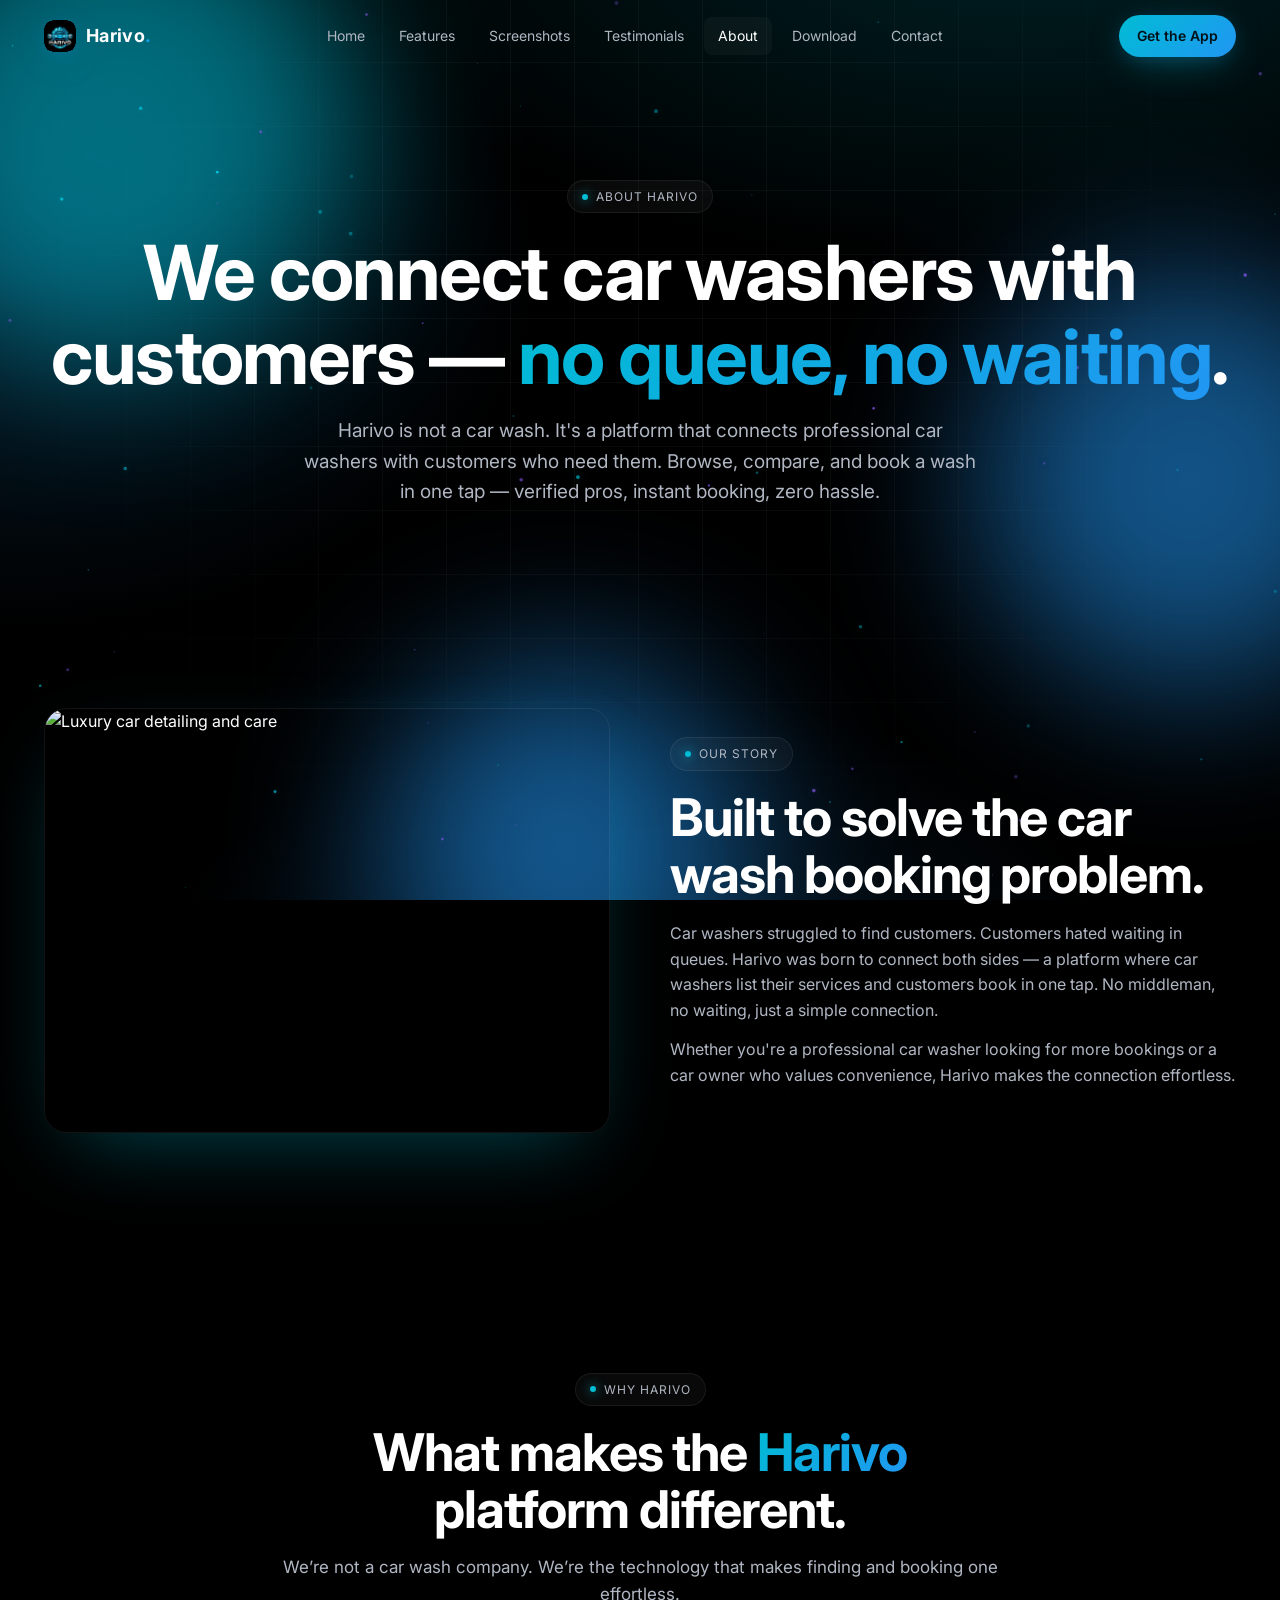
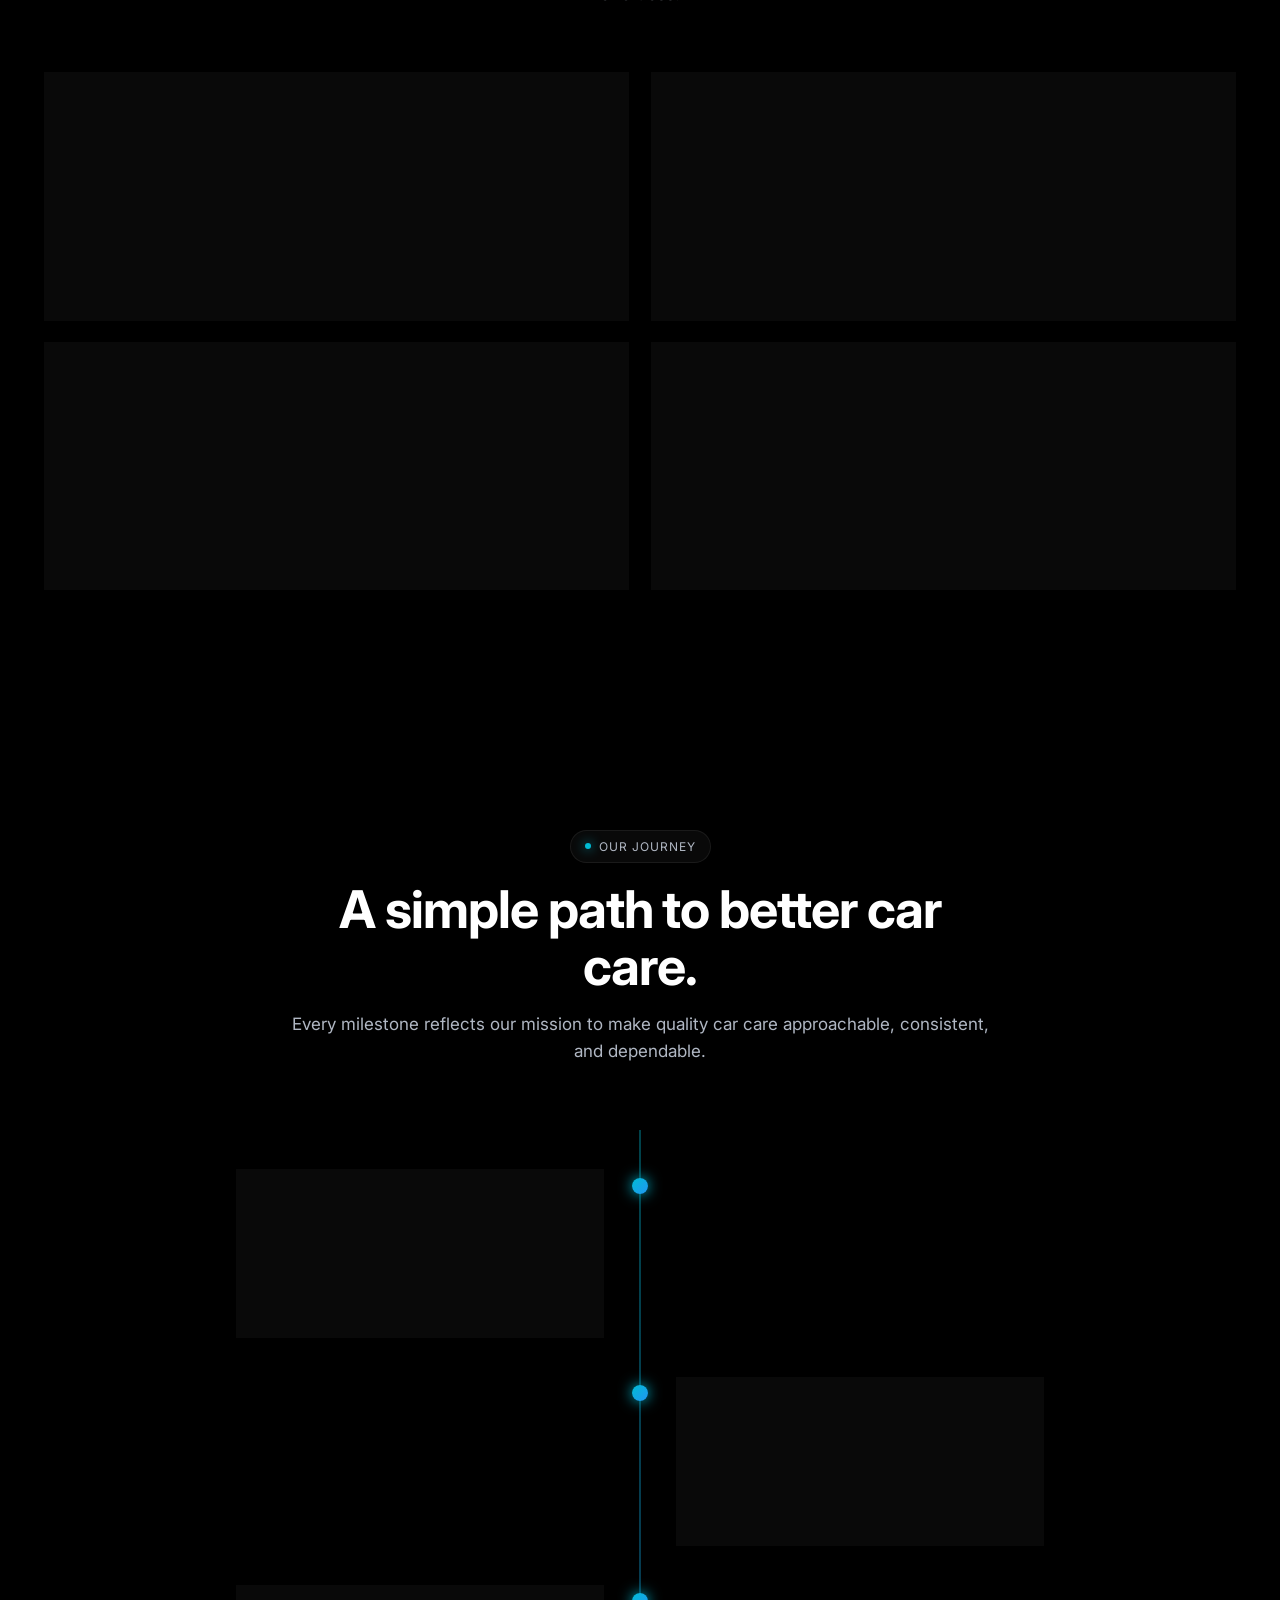
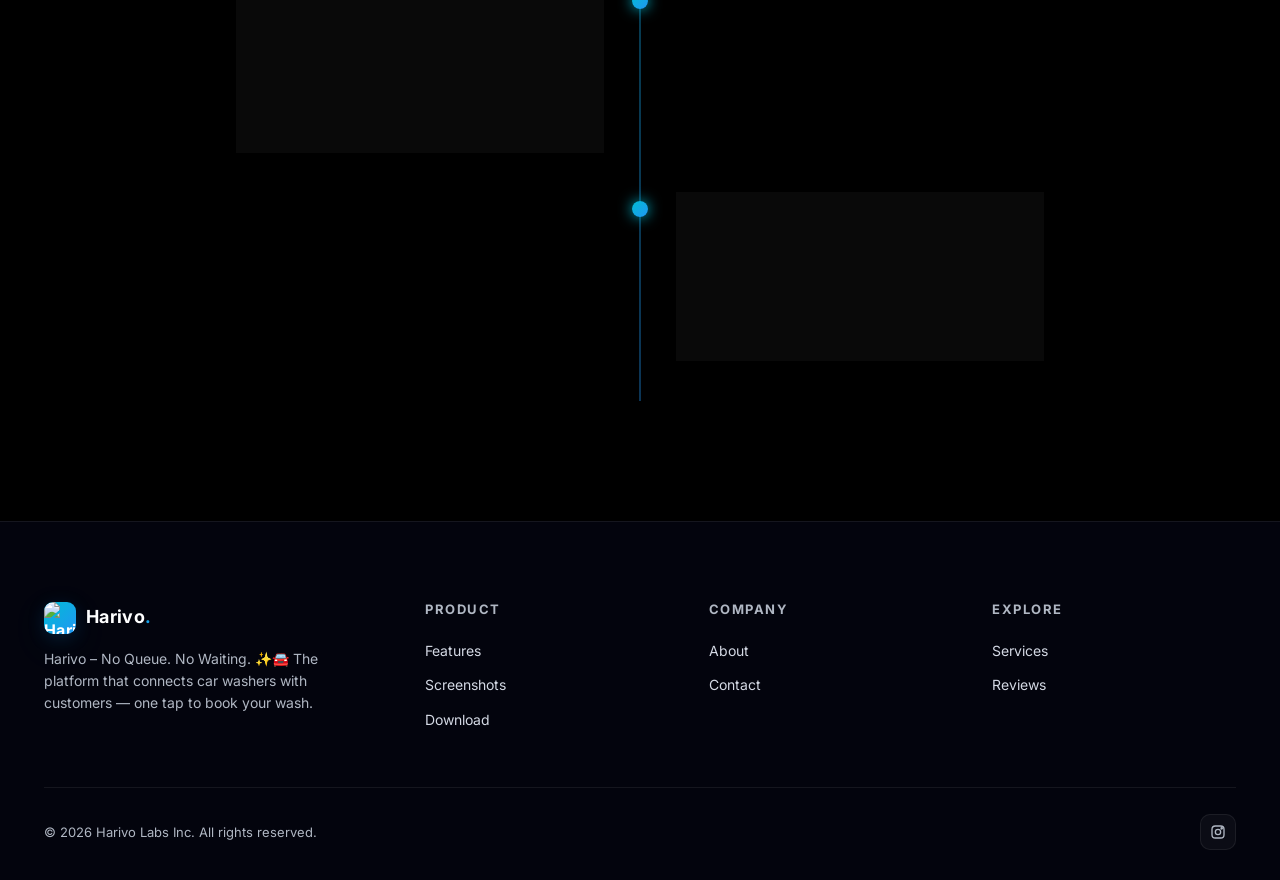
==== commit 726c579a: "Add favicon - fix missing logo in browser tab and Google Search" ====
--- a/about.html
+++ b/about.html
@@ -9,6 +9,11 @@
   <meta name="description"
     content="Learn about Harivo, the platform that connects car washers with customers. No queue, no waiting — just one tap to book your car wash." />
   <link rel="canonical" href="about.html" />
+
+  <!-- Favicon -->
+  <link rel="icon" type="image/jpeg" href="logo.jpeg" />
+  <link rel="apple-touch-icon" href="logo.jpeg" />
+  <link rel="shortcut icon" type="image/jpeg" href="logo.jpeg" />
   <link rel="preconnect" href="https://fonts.googleapis.com" />
   <link rel="preconnect" href="https://fonts.gstatic.com" crossorigin />
   <link
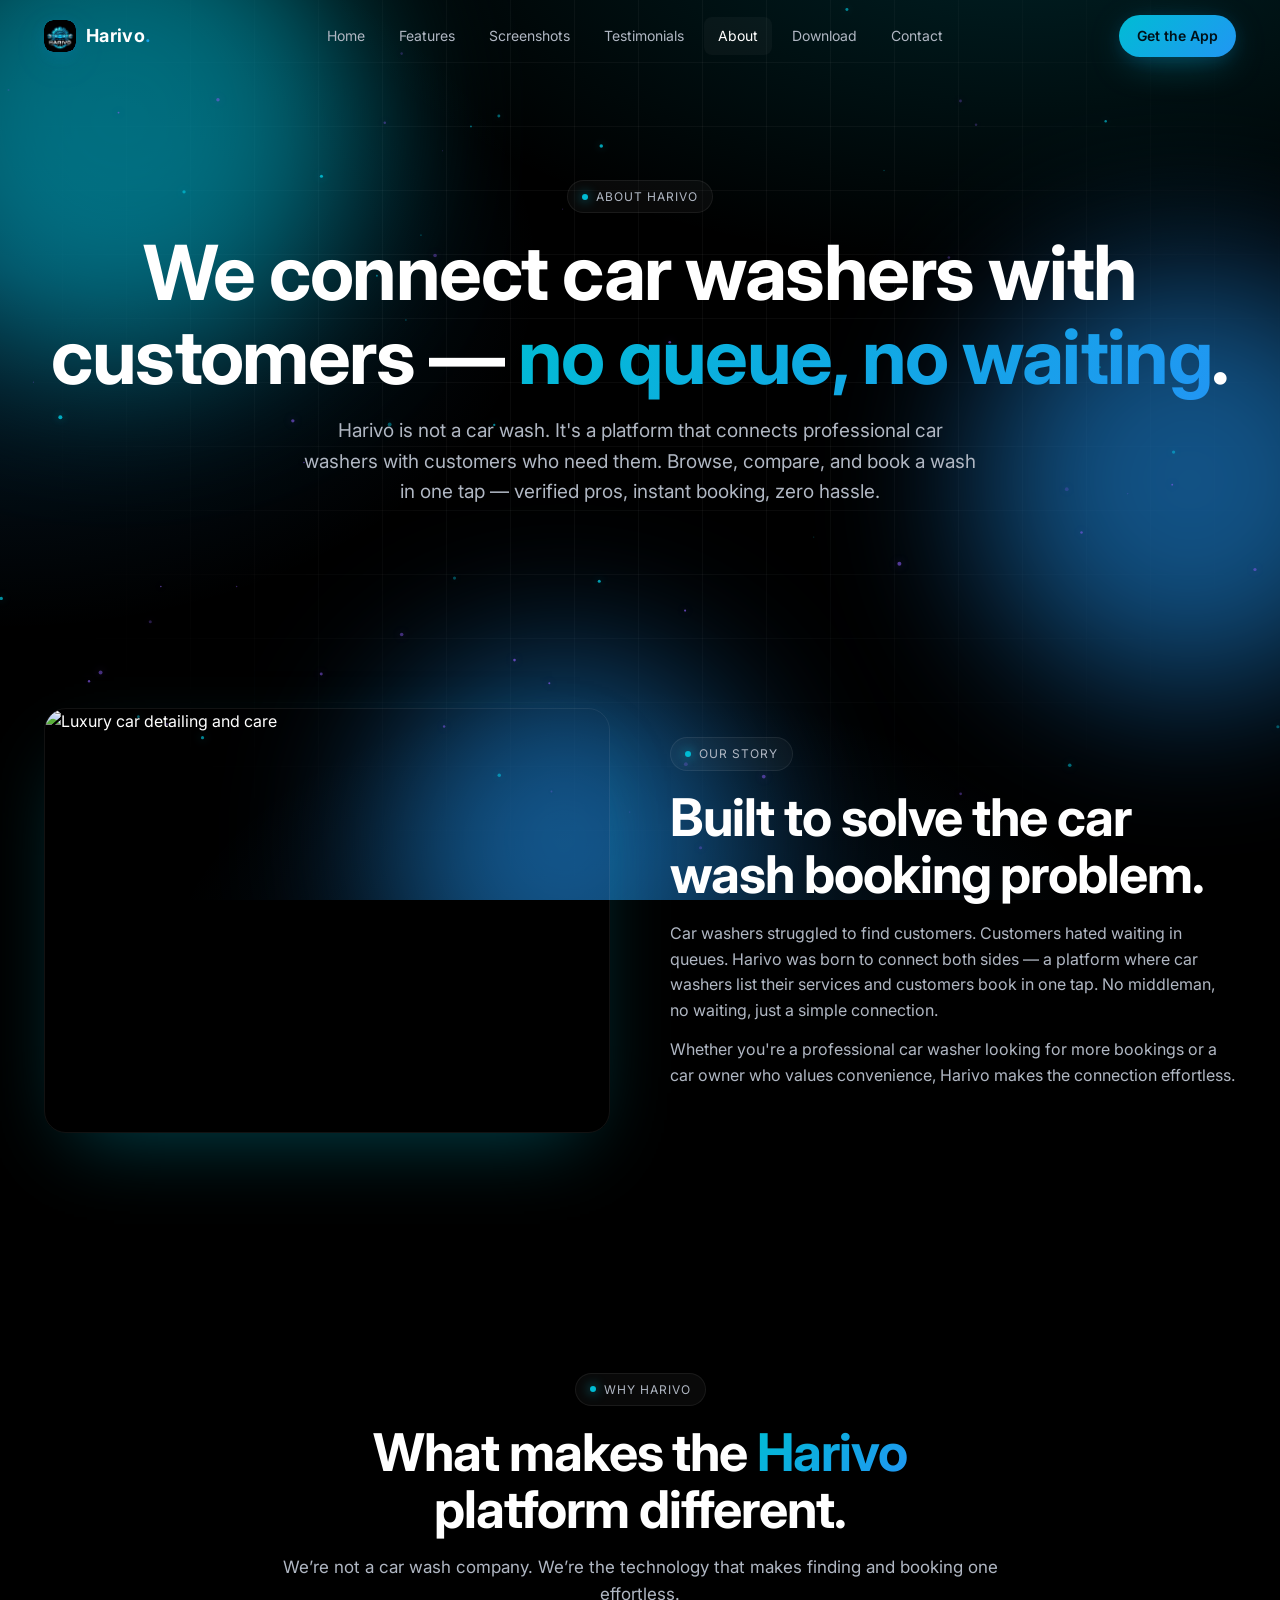
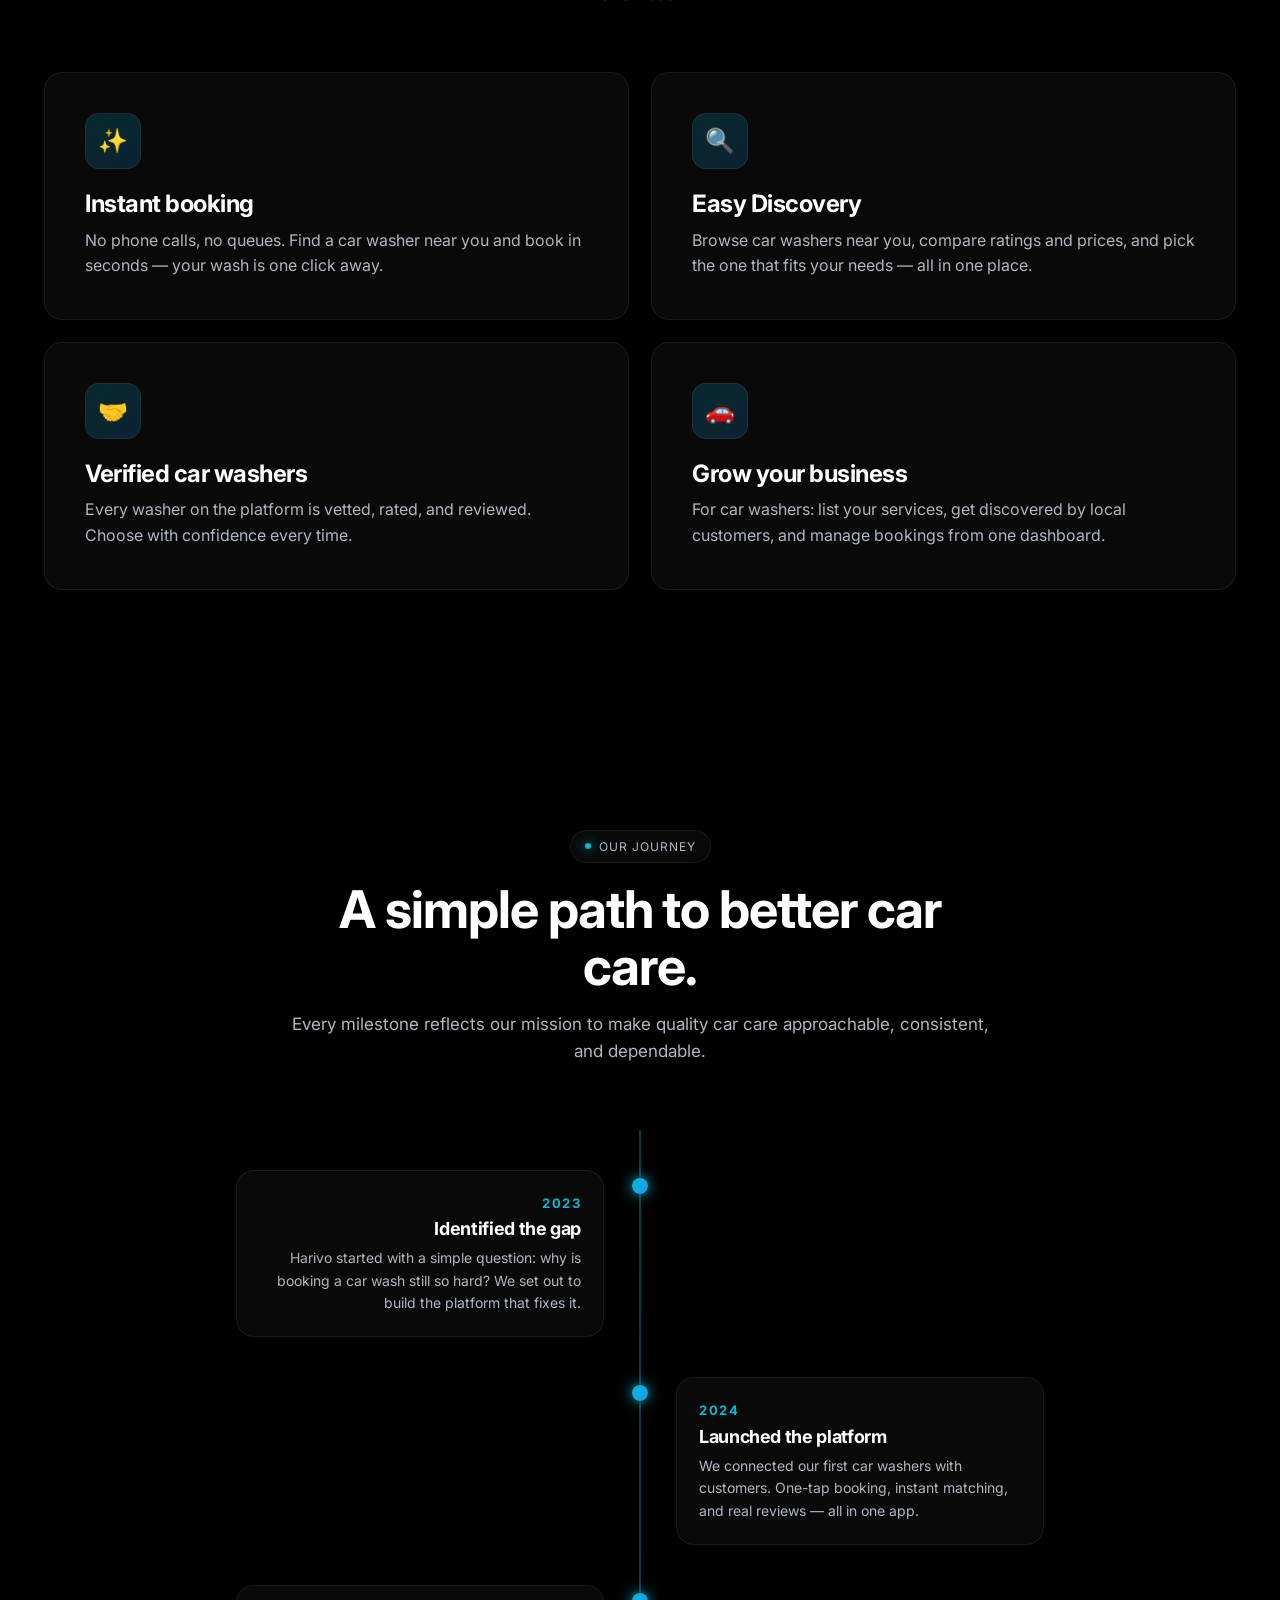
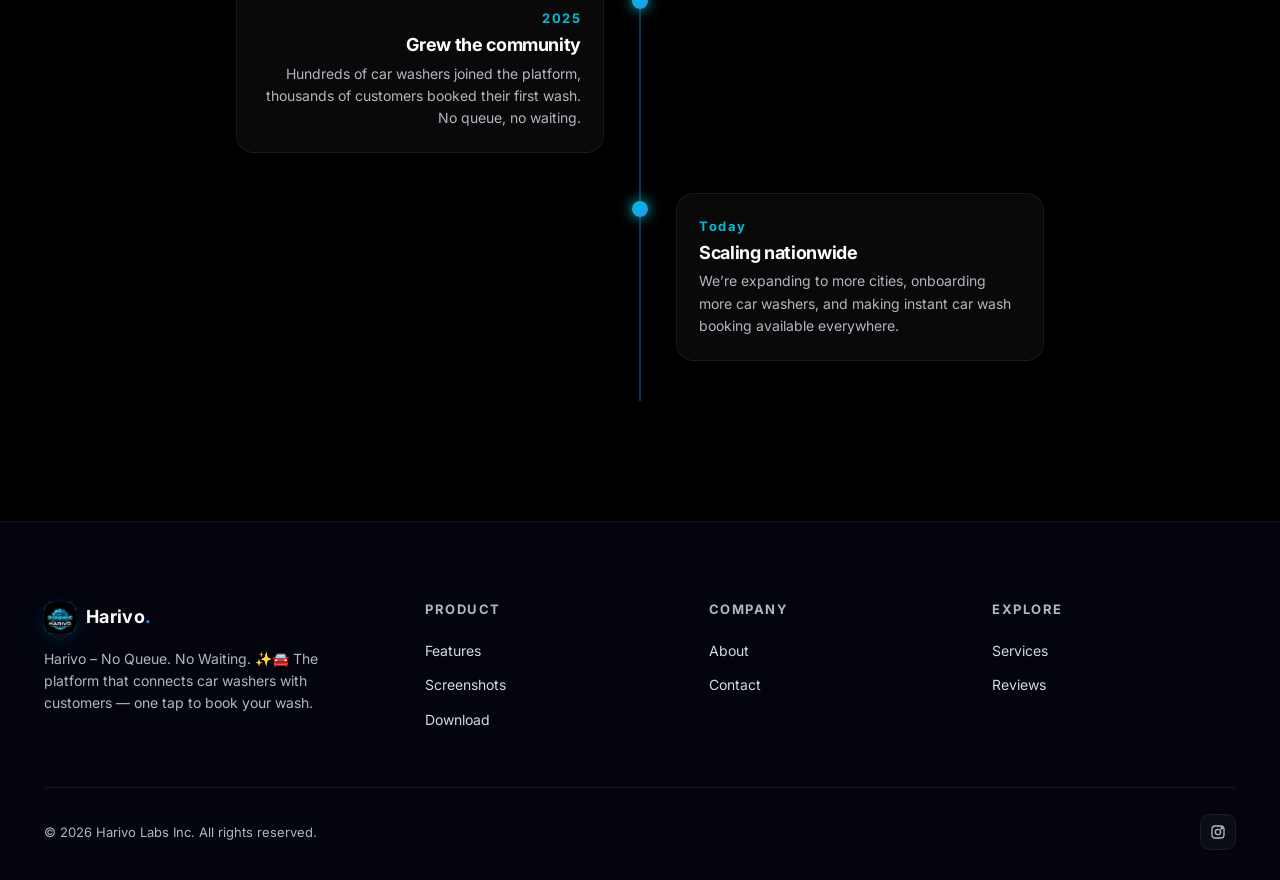
==== commit 58f41c86: "Fix footer logo - replace old image with logo.jpeg" ====
--- a/about.html
+++ b/about.html
@@ -169,7 +169,7 @@
     <div class="container">
       <div class="foot-grid">
         <div class="foot-brand">
-          <a class="brand" href="index.html"><span class="brand-mark"><img src="IMG-20260517-WA0006.jpg.jpeg"
+          <a class="brand" href="index.html"><span class="brand-mark"><img src="logo.jpeg"
                 alt="Harivo logo" /></span><span class="brand-name">Harivo<span>.</span></span></a>
           <p>Harivo – No Queue. No Waiting. ✨🚘 The platform that connects car washers with customers — one tap to book
             your wash.</p>
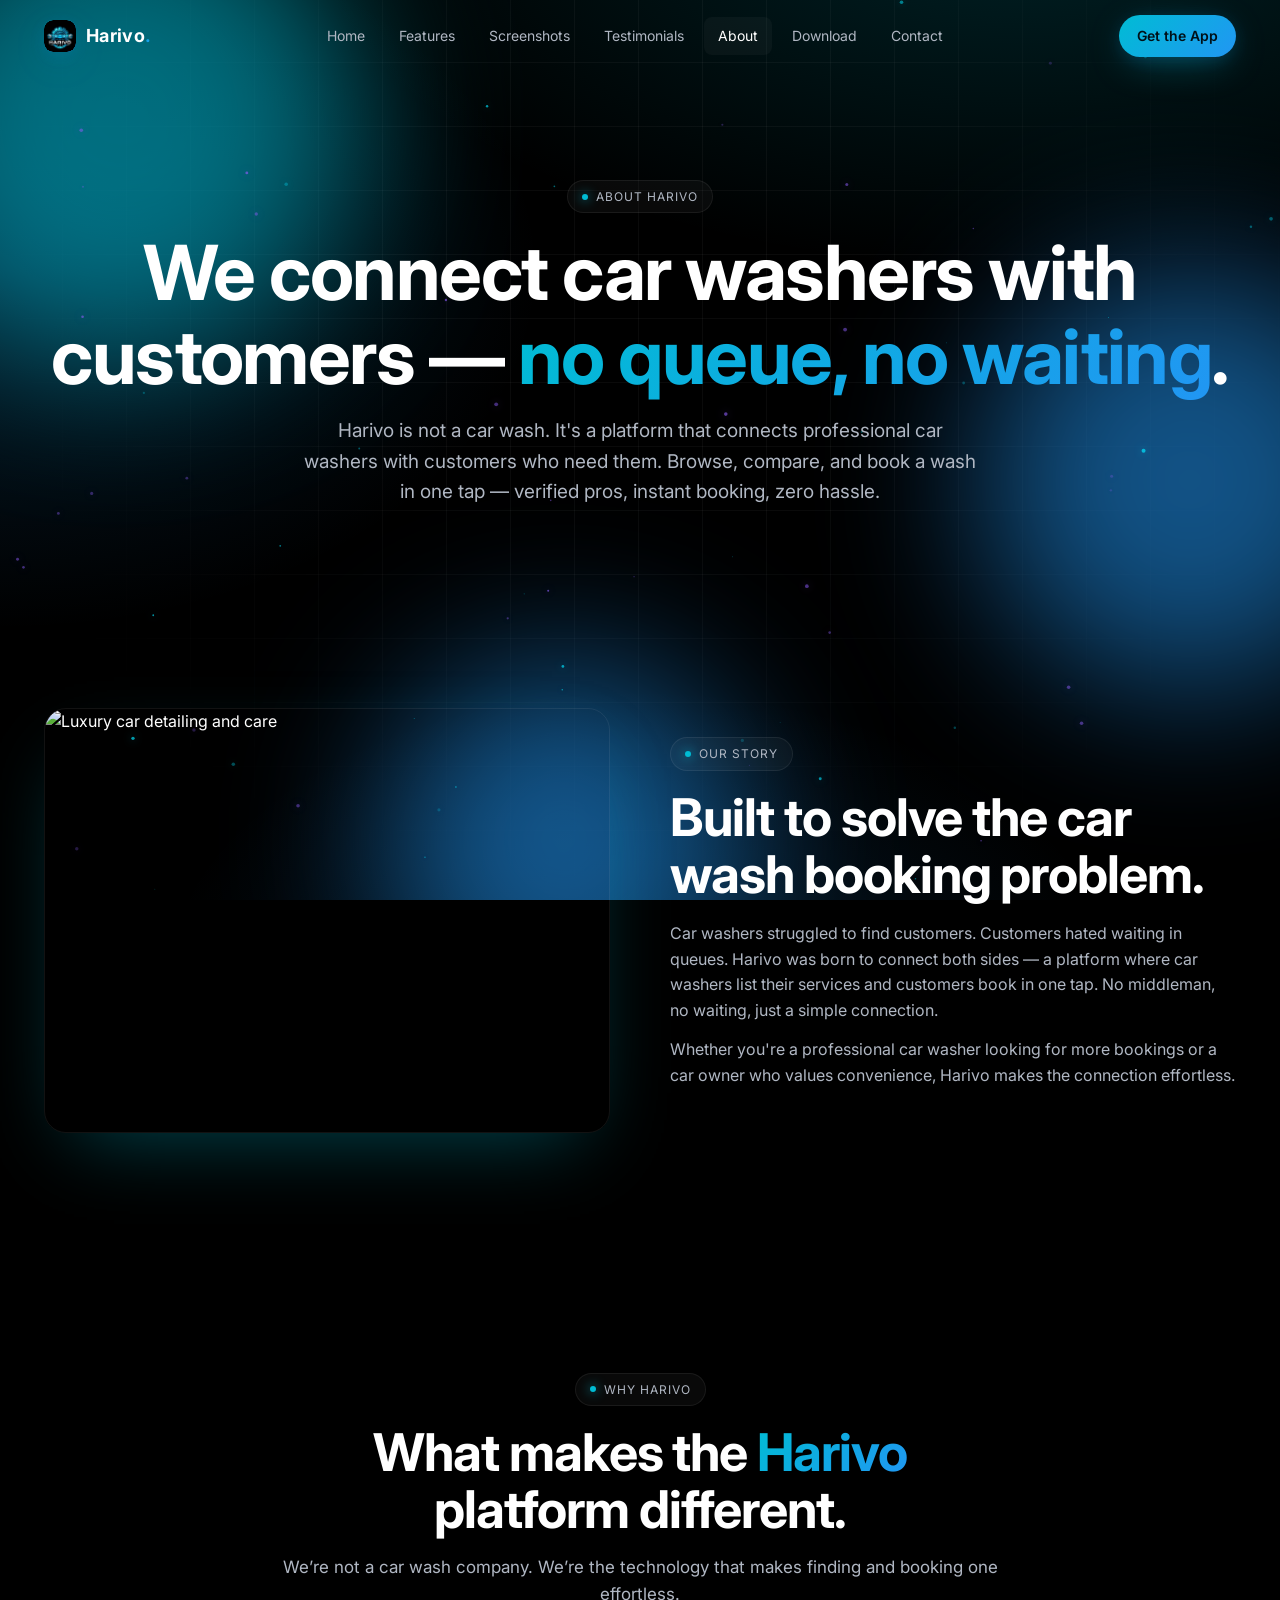
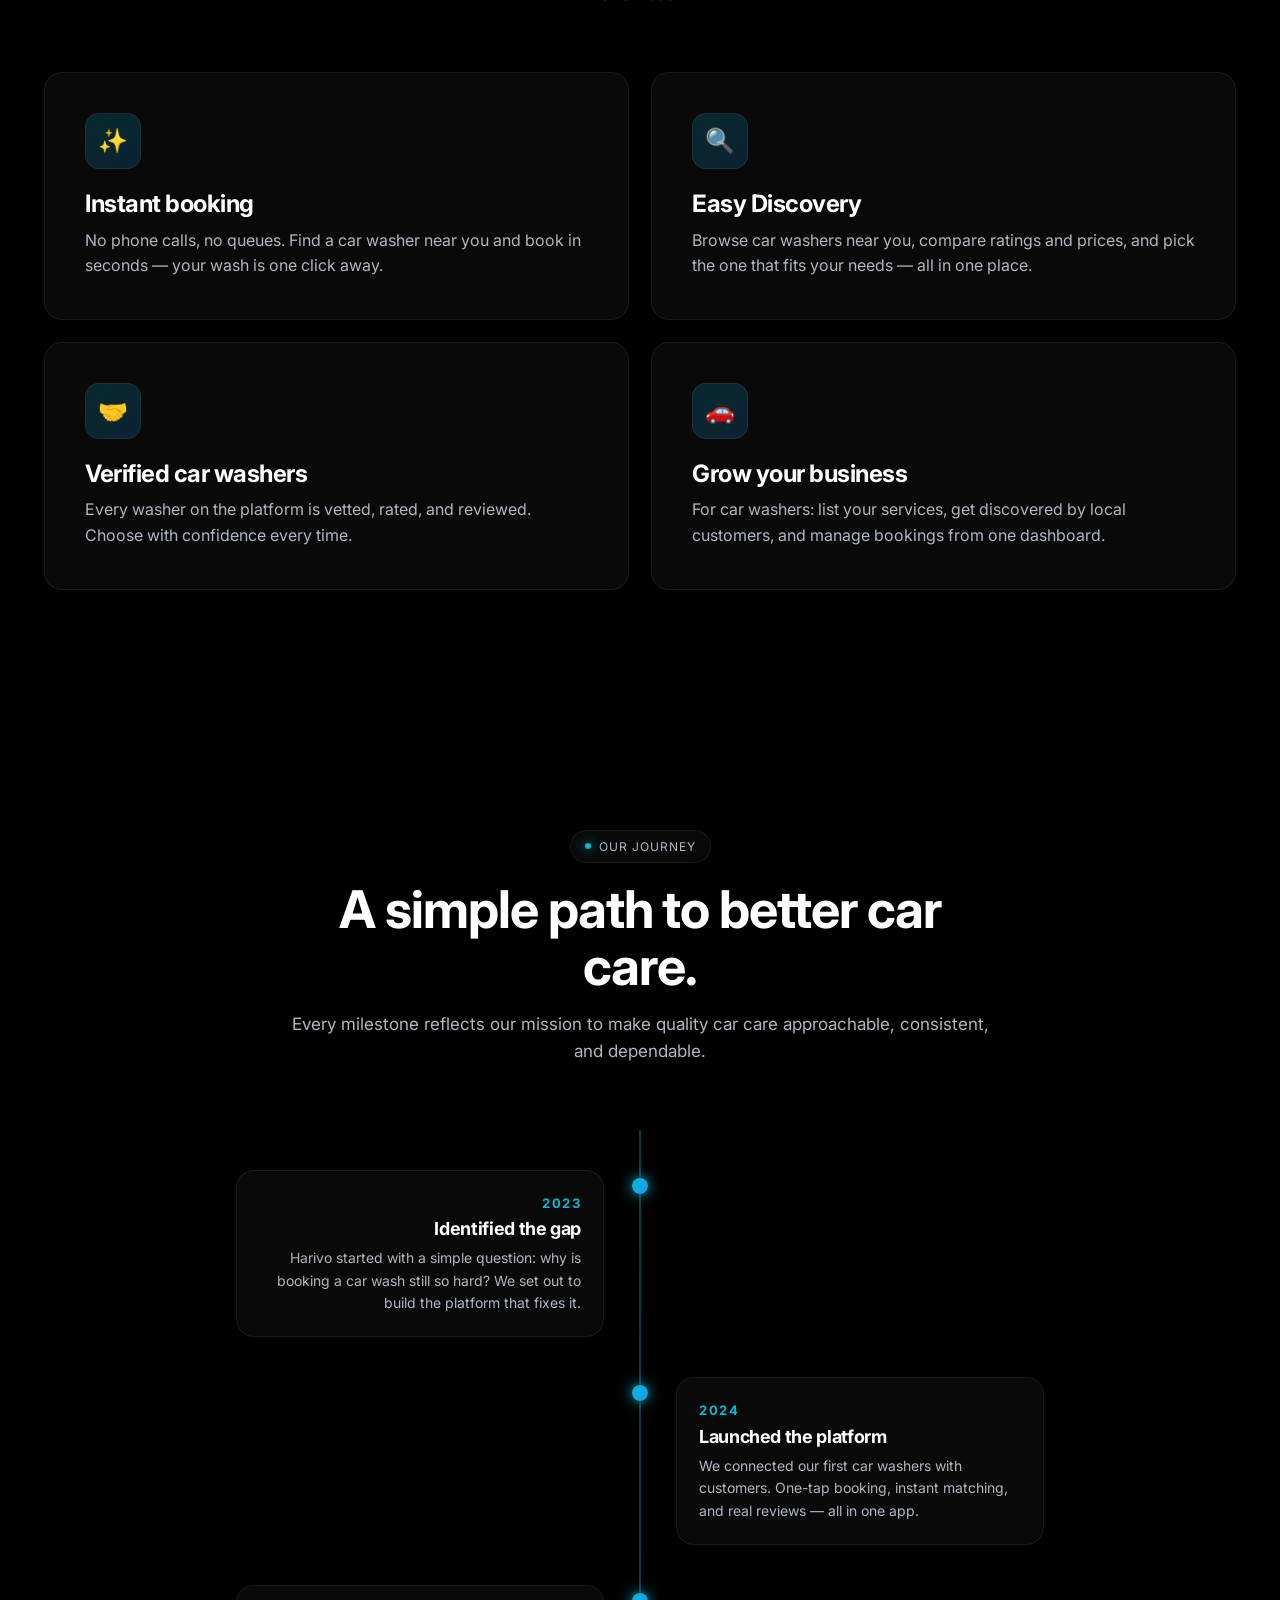
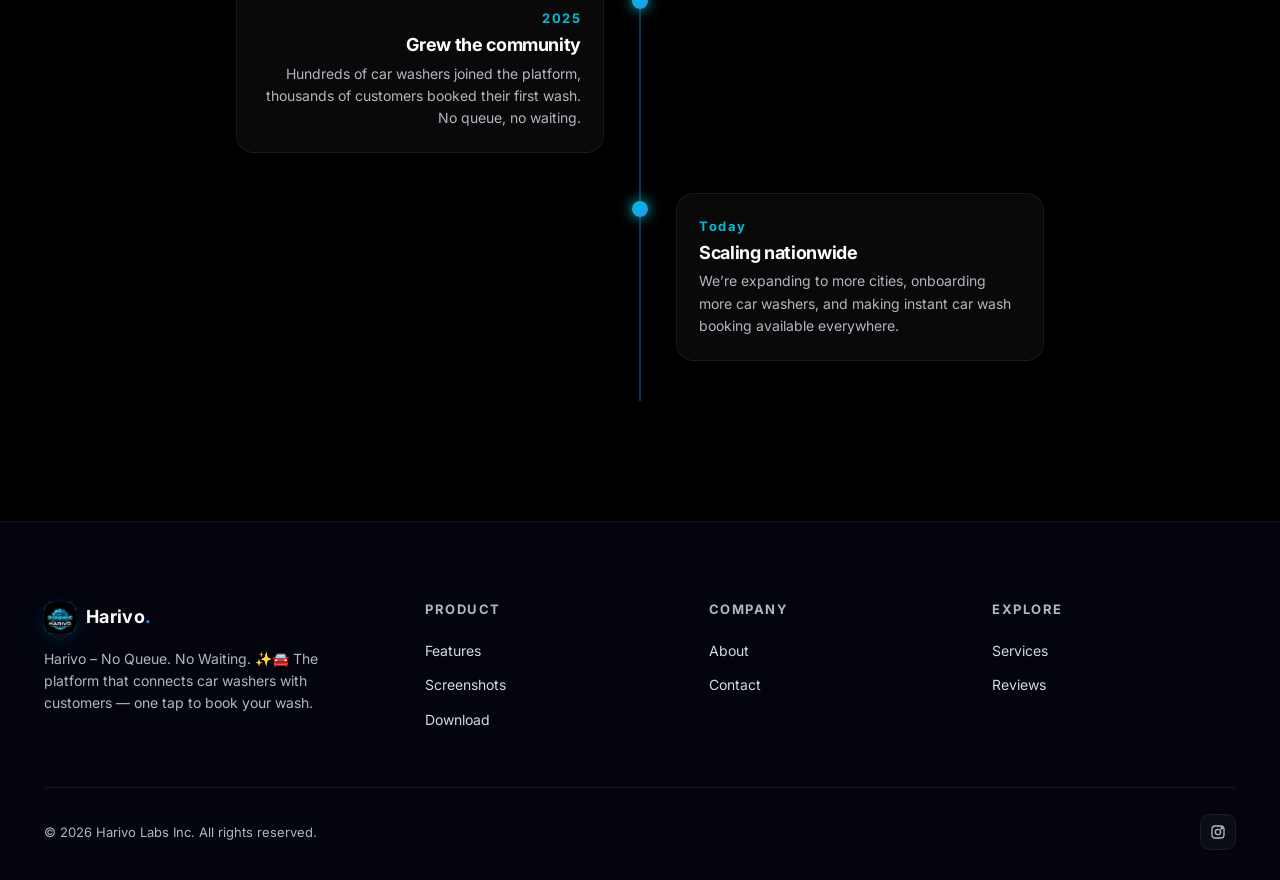
==== commit 48b39e29: "Add proper favicon.ico and favicon.png for Google Search compatibility" ====
--- a/about.html
+++ b/about.html
@@ -11,9 +11,9 @@
   <link rel="canonical" href="about.html" />
 
   <!-- Favicon -->
-  <link rel="icon" type="image/jpeg" href="logo.jpeg" />
-  <link rel="apple-touch-icon" href="logo.jpeg" />
-  <link rel="shortcut icon" type="image/jpeg" href="logo.jpeg" />
+  <link rel="icon" type="image/x-icon" href="favicon.ico" />
+  <link rel="icon" type="image/png" sizes="192x192" href="favicon.png" />
+  <link rel="apple-touch-icon" sizes="180x180" href="apple-touch-icon.png" />
   <link rel="preconnect" href="https://fonts.googleapis.com" />
   <link rel="preconnect" href="https://fonts.gstatic.com" crossorigin />
   <link
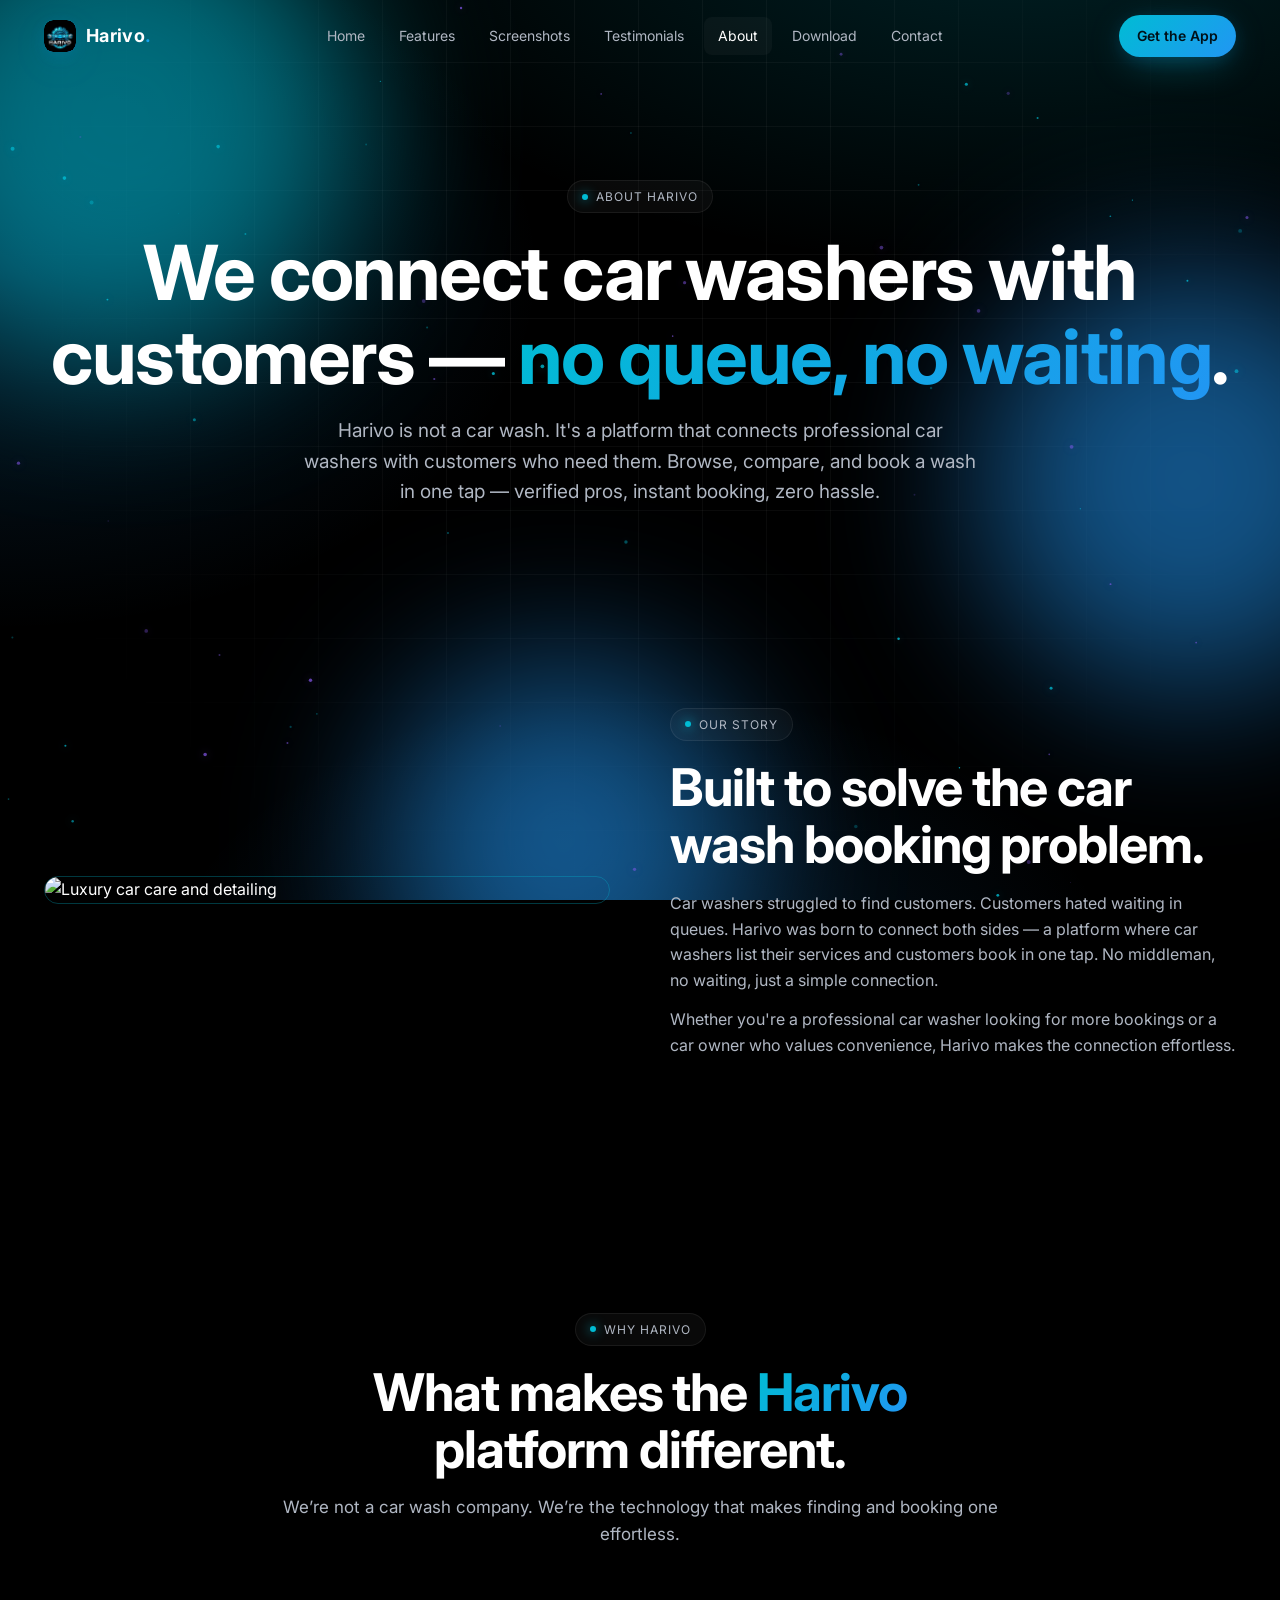
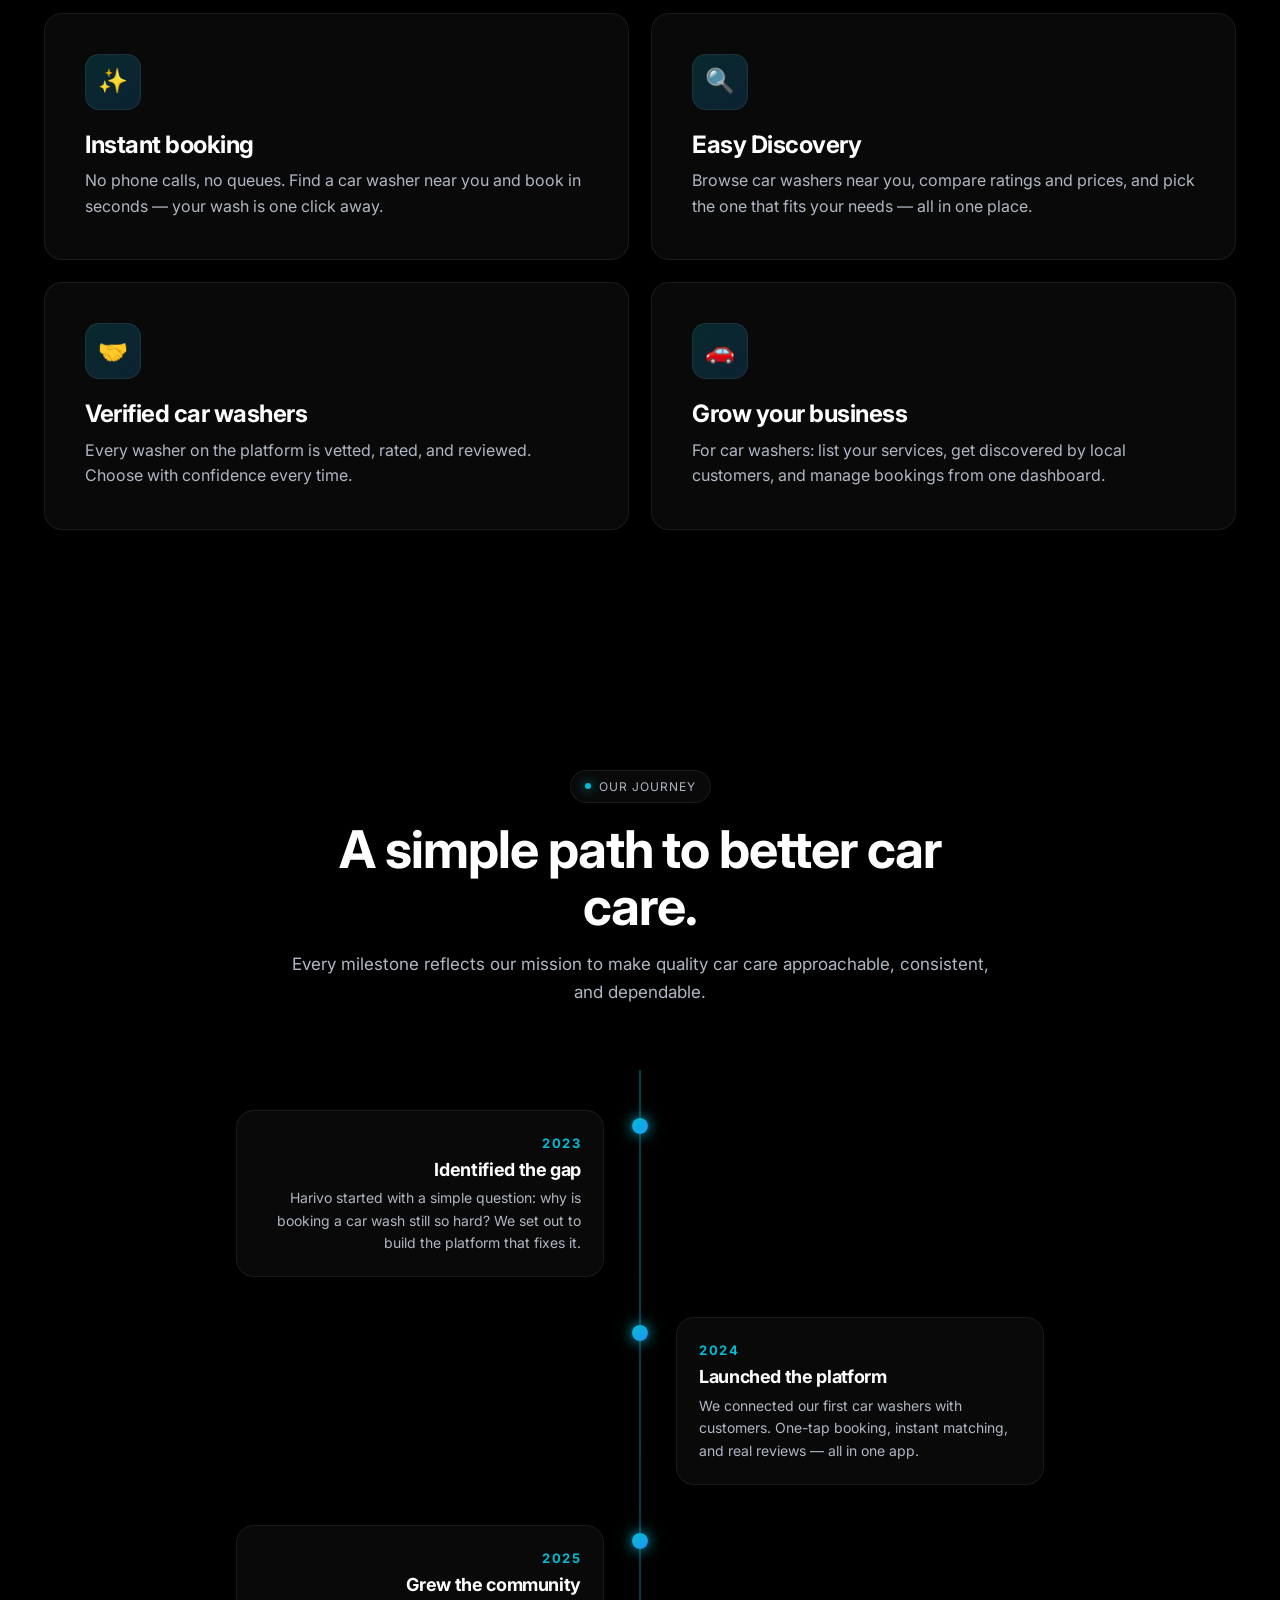
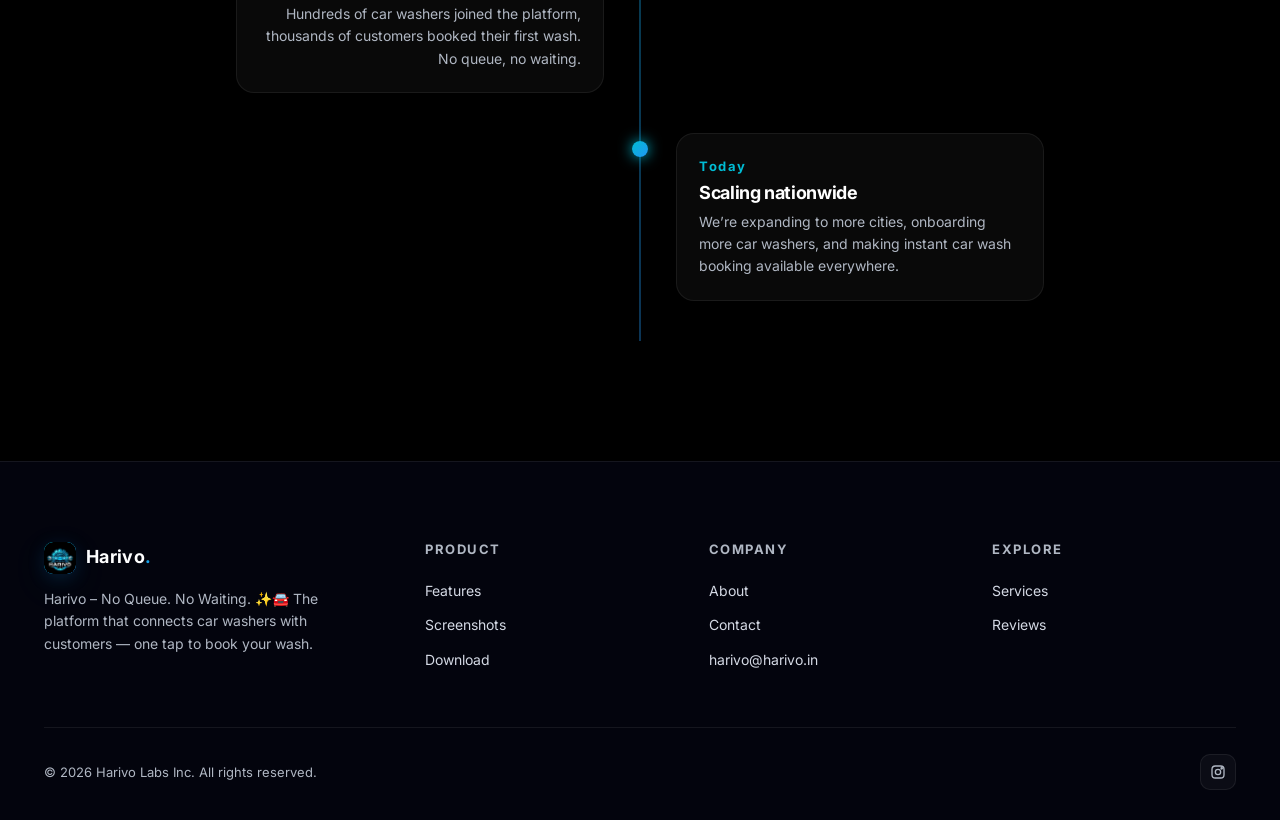
==== commit 78b11165: "Fix mobile view: uncut luxury car image, official Google Play icon, email updates, and responsive la" ====
--- a/about.html
+++ b/about.html
@@ -70,8 +70,8 @@
     <section>
       <div class="container story-grid">
         <div class="reveal left story-img">
-          <img src="https://images.unsplash.com/photo-1503376780353-7e6692767b70?auto=format&fit=crop&w=900&q=80"
-            alt="Luxury car detailing and care" />
+          <img src="https://images.unsplash.com/photo-1542282088-72c9c27ed0cd?auto=format&fit=crop&w=1200&q=80"
+            alt="Luxury car care and detailing" />
         </div>
         <div class="reveal right story-text">
           <span class="eyebrow">Our story</span>
@@ -184,6 +184,7 @@
           <h4>Company</h4>
           <a href="about.html">About</a>
           <a href="index.html#contact">Contact</a>
+          <a href="mailto:harivo@harivo.in">harivo@harivo.in</a>
         </div>
         <div class="foot-col">
           <h4>Explore</h4>
--- a/style.css
+++ b/style.css
@@ -149,6 +149,8 @@
   background: #0a0a0a; border: 1px solid var(--border);
   transition: transform .25s var(--ease), border-color .25s, box-shadow .25s;
   min-width: 180px;
+  max-width: 100%;
+  box-sizing: border-box;
 }
 .store-btn:hover { transform: translateY(-3px); border-color: rgba(0,188,212,.35); box-shadow: var(--shadow-glow); }
 .store-btn svg { width: 28px; height: 28px; flex-shrink: 0; }
@@ -412,7 +414,7 @@
 
 /* ---------- Download CTA ---------- */
 .download-wrap {
-  position: relative; padding: 80px;
+  position: relative; padding: 70px 60px;
   border-radius: 28px;
   background:
     radial-gradient(600px 300px at 20% 20%, rgba(0,188,212,.25), transparent 60%),
@@ -420,14 +422,33 @@
     linear-gradient(135deg, #0a0a0a, #111111);
   border: 1px solid var(--border); overflow: hidden;
 }
-.download-grid { display: grid; grid-template-columns: 1.2fr 1fr; gap: 40px; align-items: center; }
-.download-grid h2 { font-size: clamp(30px, 4vw, 48px); margin-bottom: 16px; }
-.download-grid p { color: var(--muted); font-size: 17px; margin-bottom: 28px; max-width: 480px; }
-.download-phone { display: grid; place-items: center; position: relative; min-height: 320px; }
-.download-phone img {
-  max-width: 360px; border-radius: 22px;
-  box-shadow: 0 30px 80px -20px rgba(0,188,212,.45);
-  animation: phoneFloat 6s ease-in-out infinite;
+.download-grid { display: grid; grid-template-columns: 1.15fr 1fr; gap: 40px; align-items: center; }
+.download-grid h2 { font-size: clamp(28px, 3.8vw, 44px); margin-bottom: 16px; }
+.download-grid p { color: var(--muted); font-size: 16px; margin-bottom: 26px; max-width: 480px; }
+.download-car-wrap { display: flex; justify-content: center; align-items: center; width: 100%; }
+.download-car-card {
+  width: 100%; max-width: 500px;
+  border-radius: 20px; overflow: hidden;
+  border: 1px solid rgba(0, 188, 212, 0.35);
+  box-shadow: 0 25px 70px -15px rgba(0, 188, 212, 0.45);
+  background: var(--glass); position: relative;
+  transition: transform .35s var(--ease), box-shadow .35s;
+}
+.download-car-card:hover {
+  transform: translateY(-4px);
+  box-shadow: 0 30px 85px -10px rgba(0, 188, 212, 0.6);
+}
+.download-car-card img {
+  width: 100%; height: auto; display: block;
+  object-fit: cover;
+}
+.download-car-badge {
+  position: absolute; bottom: 14px; left: 14px;
+  padding: 6px 14px; font-size: 12px; font-weight: 700;
+  letter-spacing: 0.5px; color: #fff; border-radius: 999px;
+  background: rgba(5, 8, 22, 0.78);
+  border: 1px solid rgba(0, 188, 212, 0.45);
+  backdrop-filter: blur(10px); -webkit-backdrop-filter: blur(10px);
 }
 
 /* ---------- Contact ---------- */
@@ -507,8 +528,8 @@
 .about-hero h1 { font-size: clamp(40px, 6vw, 76px); margin-bottom: 18px; }
 .about-hero p { color: var(--muted); font-size: 19px; max-width: 680px; margin: 0 auto; }
 .story-grid { display: grid; grid-template-columns: 1fr 1fr; gap: 60px; align-items: center; }
-.story-img { border-radius: 22px; overflow: hidden; border: 1px solid var(--border); box-shadow: 0 30px 80px -30px rgba(0,188,212,.4); }
-.story-img img { aspect-ratio: 4/3; object-fit: cover; transition: transform .6s var(--ease); }
+.story-img { border-radius: 22px; overflow: hidden; border: 1px solid rgba(0, 188, 212, 0.3); box-shadow: 0 30px 80px -30px rgba(0,188,212,.4); }
+.story-img img { width: 100%; height: auto; display: block; object-fit: cover; transition: transform .6s var(--ease); }
 .story-img:hover img { transform: scale(1.06); }
 .story-text h2 { margin-bottom: 18px; }
 .story-text p { color: var(--muted); margin-bottom: 14px; }
@@ -664,3 +685,170 @@
   .hero-tagline { gap: 8px; }
   .tagline-badge { font-size: 13px; padding: 5px 14px; }
 }
+
+/* =========================================================
+   MOBILE FIXES — Overflow, centering, zoom
+   ========================================================= */
+
+/* Fix horizontal overflow that breaks zoom on mobile */
+html, body {
+  max-width: 100%;
+  overflow-x: hidden;
+}
+
+.bg-fx, .orb {
+  max-width: 100vw;
+  overflow: hidden;
+}
+
+/* Mobile: Fix overflow, center hero content, fix cut elements */
+@media (max-width: 768px) {
+  /* Fix all containers */
+  .container {
+    width: 100%;
+    padding: 0 18px;
+    overflow-x: hidden;
+    box-sizing: border-box;
+  }
+
+  section {
+    overflow-x: hidden;
+  }
+
+  /* Center hero content */
+  .hero-grid > div:first-child {
+    text-align: center;
+    display: flex;
+    flex-direction: column;
+    align-items: center;
+  }
+
+  .hero h1 {
+    text-align: center;
+  }
+
+  .hero p.lead {
+    text-align: center;
+    max-width: 100%;
+  }
+
+  .hero-tagline {
+    justify-content: center;
+  }
+
+  .hero-actions {
+    justify-content: center;
+    flex-wrap: wrap;
+  }
+
+  .hero-meta {
+    justify-content: center;
+    text-align: center;
+    flex-wrap: wrap;
+  }
+
+  /* Store buttons: full width on mobile, no overflow */
+  .store-row {
+    flex-direction: column;
+    align-items: stretch;
+    width: 100%;
+  }
+
+  .store-btn {
+    min-width: unset;
+    width: 100%;
+    justify-content: center;
+  }
+
+  /* Fix download section on mobile */
+  .download-wrap {
+    padding: 36px 18px;
+    width: 100%;
+    box-sizing: border-box;
+    border-radius: 20px;
+  }
+
+  .download-grid {
+    gap: 28px;
+  }
+
+  .download-grid > div:first-child {
+    text-align: center;
+    display: flex;
+    flex-direction: column;
+    align-items: center;
+  }
+
+  .download-grid h2 {
+    text-align: center;
+    font-size: clamp(24px, 6vw, 32px);
+  }
+
+  .download-grid p {
+    text-align: center;
+    font-size: 15px;
+    max-width: 100%;
+  }
+
+  .download-grid .store-row {
+    margin: 0 auto 10px;
+    width: 100%;
+    max-width: 320px;
+  }
+
+  .download-car-wrap {
+    width: 100%;
+  }
+
+  .download-car-card {
+    max-width: 100%;
+    border-radius: 16px;
+  }
+
+  /* Fix phone mockup overflow */
+  .phone-wrap, .phone {
+    max-width: 100%;
+    overflow: hidden;
+  }
+
+  /* Fix hero visual image */
+  .hero-image-card {
+    width: 100%;
+    max-width: 320px;
+    margin: 0 auto;
+  }
+
+  /* Fix showcase image */
+  .showcase-grid .hero-image-card {
+    width: 100%;
+    max-width: 320px;
+    margin: 0 auto;
+  }
+
+  /* Fix story image on about page */
+  .story-grid {
+    gap: 30px;
+  }
+
+  .story-img {
+    width: 100%;
+    max-width: 100%;
+  }
+
+  /* Fix contact grid overflow */
+  .contact-info, .form {
+    width: 100%;
+    overflow-x: hidden;
+  }
+
+  /* Prevent badges from overflowing */
+  .hero-badge {
+    display: none;
+  }
+
+  /* Fix float chips */
+  .float-chip {
+    display: none;
+  }
+}
+
